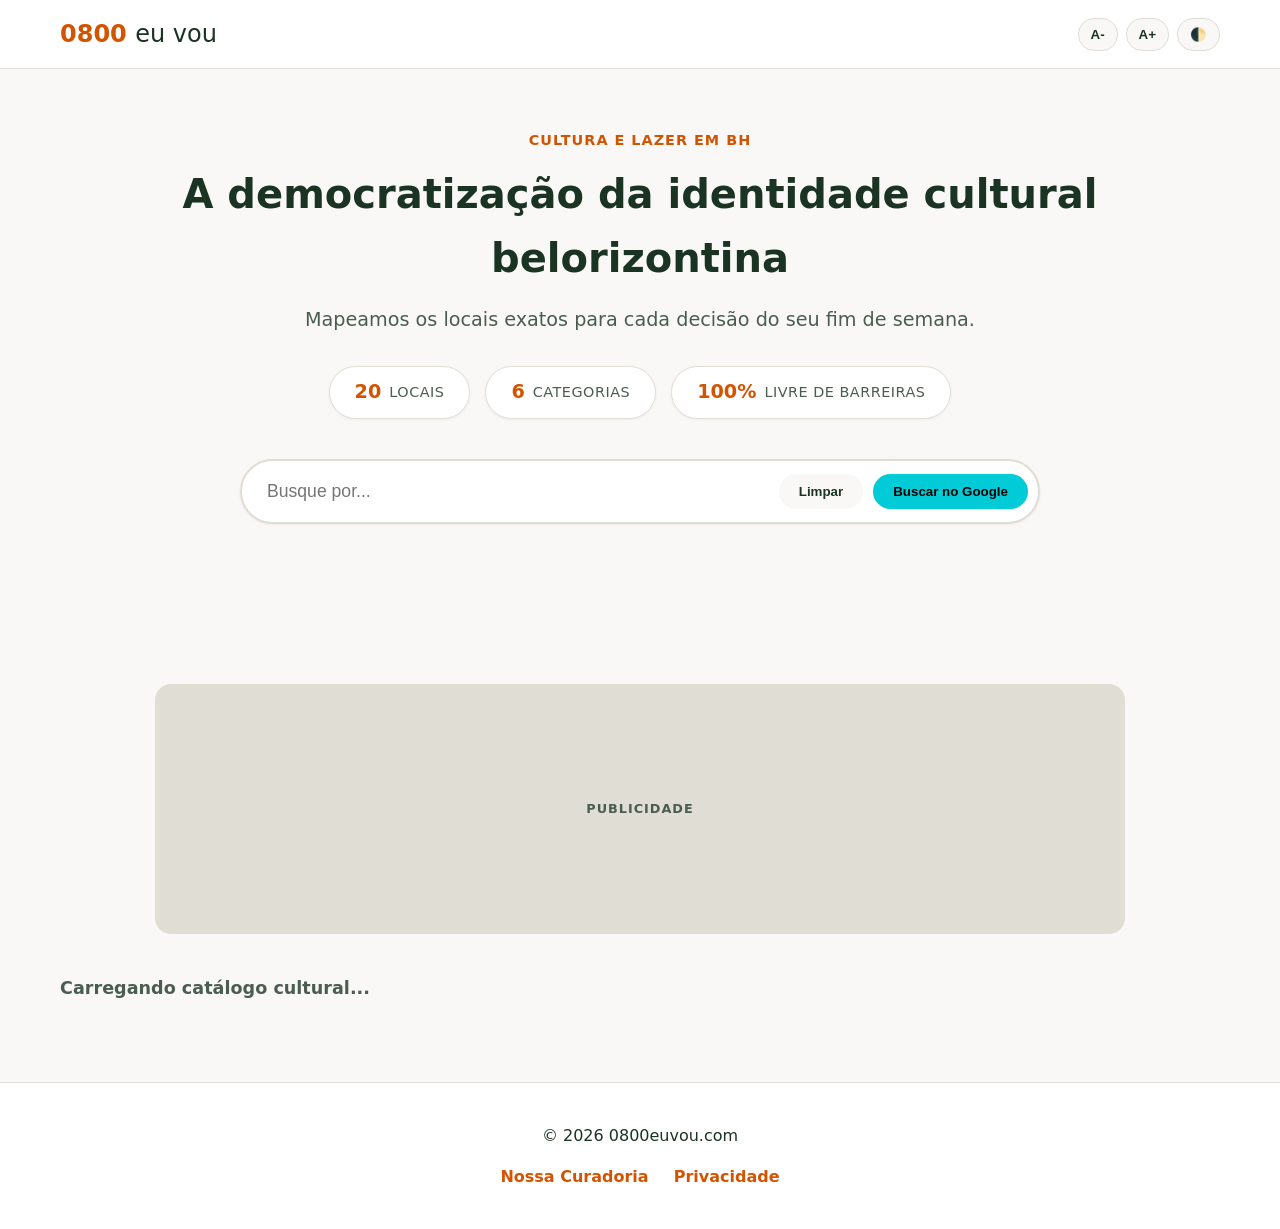
==== index.html @ 94f184b6 "v1.1" ====
<!DOCTYPE html>
<html lang="pt-BR" data-theme="light">
<head>
    <meta charset="UTF-8">
    <meta name="viewport" content="width=device-width, initial-scale=1.0">
    <title>0800 eu vou | A Cultura de BH pertence a você</title>
    <meta name="description" content="A democratização da identidade cultural belorizontina. Descubra museus, cinemas e eventos gratuitos em BH.">
    <meta name="robots" content="index,follow,max-image-preview:large">
    <link class="canonical" href="https://0800euvou.com/">
    <link rel="stylesheet" href="style.css">

    <meta property="og:type" content="website">
    <meta property="og:title" content="0800 eu vou">
    <meta property="og:description" content="A democratização da identidade cultural belorizontina.">
    <meta property="og:url" content="https://0800euvou.com/">

    <link rel="manifest" href="manifest.json">
    <script type="application/ld+json">
    {
      "@context": "https://schema.org",
      "@type": "WebSite",
      "name": "0800 eu vou",
      "url": "https://0800euvou.com/"
    }
    </script>
</head>
<body>
    <a class="skip-link" href="#lista-ferramentas">Ir para as opções culturais</a>

    <header class="cabecalho-site">
        <div class="container nav-bar">
            <a class="logotipo" href="./index.html">0800 <span>eu vou</span></a>
            <div class="controles-a11y">
                <button type="button" id="btn-fonte-menos" class="btn-a11y" aria-label="Diminuir fonte">A-</button>
                <button type="button" id="btn-fonte-mais" class="btn-a11y" aria-label="Aumentar fonte">A+</button>
                <button type="button" id="btn-tema" class="btn-a11y" aria-label="Alternar tema claro/escuro">🌓</button>
            </div>
        </div>
    </header>

    <main class="container" id="conteudo-principal">
        <section class="hero">
            <p class="hero-kicker">Cultura e Lazer em BH</p>
            <h1 class="hero-title">A democratização da identidade cultural belorizontina</h1>
            <p class="hero-subtitle">Mapeamos os locais exatos para cada decisão do seu fim de semana.</p>

            <div class="hero-metricas">
                <span class="metrica-card metrica-ferramentas"><strong id="total-ferramentas">20</strong><small>locais</small></span>
                <span class="metrica-card metrica-jornadas"><strong id="total-categorias">6</strong><small>categorias</small></span>
                <span class="metrica-card metrica-cadastro"><strong>100%</strong><small>livre de barreiras</small></span>
            </div>

            <div class="busca-container" role="search">
                <label class="sr-only" for="campo-busca">Pesquisar por parque, museu ou cinema</label>
                <div class="busca-form">
                    <input id="campo-busca" type="search" placeholder="Busque por..." autocomplete="off">
                    <div class="busca-acoes">
                        <button type="button" id="btn-limpar-busca" class="btn-busca secundario">Limpar</button>
                        <button type="button" id="btn-google-busca" class="btn-busca google">Buscar no Google</button>
                    </div>
                </div>
                <p id="google-search-status" class="google-search-status" aria-live="polite"></p>
            </div>

            <nav id="bento-menu" class="bento-grid-container" aria-label="Filtros de categorias"></nav>
        </section>

        <section id="google-search-panel" class="google-search-panel hidden" aria-hidden="true">
            <div class="google-search-header">
                <div>
                    <h2>Resultados da busca via Google</h2>
                </div>
                <button type="button" id="btn-fechar-google" class="btn-busca secundario">Fechar</button>
            </div>
            <div id="google-resultados"></div>
        </section>

        <div class="espaco-respiro"></div>
        <div class="area-adsense ads-vip" id="ad-top">
            <p class="ads-label">Publicidade</p>
        </div>
        <div class="espaco-respiro"></div>

        <section class="painel-curadoria">
            <p id="status-resultados" class="status-resultados" aria-live="polite">Carregando catálogo cultural...</p>
            <div id="lista-ferramentas" class="grid-ferramentas"></div>
        </section>
    </main>

    <div id="modal-overlay" class="modal-overlay hidden" onclick="fecharAoClicarFora(event)" aria-hidden="true">
        <div class="modal-conteudo" role="dialog" aria-labelledby="modal-titulo" aria-modal="true">
            <button type="button" id="fechar-modal" class="btn-fechar-modal" aria-label="Fechar detalhes">X</button>
            <div id="modal-corpo"></div>
        </div>
    </div>

    <footer class="rodape-site">
        <div class="container container-footer">
            <p>&copy; 2026 0800euvou.com</p>
            <nav aria-label="Navegação do rodapé">
                <a href="sobre.html">Nossa Curadoria</a>
                <a href="privacidade.html">Privacidade</a>
            </nav>
        </div>
    </footer>

    <script src="script.js"></script>
</body>
</html>
---- style.css ----
/* =========================================================
   VARIÁVEIS GLOBAIS E MODO CLARO (CHASSI)
   ========================================================= */
:root {
    --bg-base: #F9F8F6; /* Off-White do 0800 eu vou */
    --text-main: #1A3322; /* Verde Floresta Escuro */
    --text-muted: #4A5D50;
    --card-bg: #FFFFFF;
    
    /* Paleta "Mercado Central & Estação" injetada nas tokens */
    --accent-primary: #D35400; /* Terracota/Tijolo */
    --accent-secondary: #00CBD6; /* Turquesa Piscina */
    --accent-focus: #009CA6;
    --accent-soft: rgba(211, 84, 0, 0.1);
    
    --border-light: #E0DDD5;

    --shadow-sm: 0 1px 3px rgba(0, 0, 0, 0.05);
    --shadow-md: 0 4px 12px rgba(0, 0, 0, 0.05);
    --shadow-hover: 0 10px 25px rgba(0, 0, 0, 0.08);

    --radius-card: 16px;
    --radius-pill: 100px;
    
    --fonte-base: system-ui, -apple-system, BlinkMacSystemFont, 'Segoe UI', Roboto, sans-serif;
}

/* =========================================================
   SUPORTE NATIVO AO MODO ESCURO (CHASSI)
   ========================================================= */
[data-theme="dark"] {
    --bg-base: #121212;
    --text-main: #F9F8F6;
    --text-muted: #B0B5B1;
    --card-bg: #1E1E1E;
    
    --accent-primary: #E67E22;
    --accent-secondary: #00E5F2;
    --accent-focus: #00BCC6;
    --accent-soft: rgba(230, 126, 34, 0.15);
    
    --border-light: #333333;
    
    --shadow-sm: 0 1px 3px rgba(0, 0, 0, 0.3);
    --shadow-md: 0 4px 12px rgba(0, 0, 0, 0.4);
    --shadow-hover: 0 10px 25px rgba(0, 0, 0, 0.5);
}

/* =========================================================
   RESET E ACESSÍBILIDADE BÁSICA
   ========================================================= */
* { margin: 0; padding: 0; box-sizing: border-box; }
html { font-size: 16px; transition: font-size 0.3s ease; }
body { font-family: var(--fonte-base); background-color: var(--bg-base); color: var(--text-main); line-height: 1.6; }
.container { max-width: 1200px; margin: 0 auto; padding: 0 20px; }

.skip-link {
    position: absolute; top: -100px; left: 20px; background: var(--accent-secondary); color: #000;
    padding: 10px 15px; z-index: 9999; font-weight: bold; border-radius: var(--radius-card); transition: top 0.2s ease; text-decoration: none;
}
.skip-link:focus { top: 20px; }
.sr-only { position: absolute; width: 1px; height: 1px; padding: 0; margin: -1px; overflow: hidden; clip: rect(0,0,0,0); border: 0; }
.hidden { display: none!important; }

/* =========================================================
   CABEÇALHO
   ========================================================= */
.cabecalho-site { background-color: var(--card-bg); border-bottom: 1px solid var(--border-light); padding: 15px 0; }
.nav-bar { display: flex; justify-content: space-between; align-items: center; }
.logotipo { font-size: 1.5rem; font-weight: 800; color: var(--accent-primary); text-decoration: none; }
.logotipo span { font-weight: 400; color: var(--text-main); }
.controles-a11y { display: flex; gap: 8px; }
.btn-a11y { background: var(--bg-base); border: 1px solid var(--border-light); color: var(--text-main); padding: 8px 12px; border-radius: var(--radius-card); cursor: pointer; font-weight: 600; }
.btn-a11y:hover { background: var(--border-light); }

/* =========================================================
   HERO E MÉTRICAS
   ========================================================= */
.hero { text-align: center; padding: 60px 0 40px; }
.hero-kicker { color: var(--accent-primary); font-weight: 700; text-transform: uppercase; letter-spacing: 1px; font-size: 0.9rem; margin-bottom: 10px; }
.hero-title { font-size: 2.5rem; font-weight: 800; margin-bottom: 15px; color: var(--text-main); }
.hero-subtitle { font-size: 1.2rem; color: var(--text-muted); margin-bottom: 30px; }

.hero-metricas { display: flex; justify-content: center; gap: 15px; margin-bottom: 40px; flex-wrap: wrap; }
.metrica-card { background: var(--card-bg); border: 1px solid var(--border-light); border-radius: var(--radius-pill); padding: 10px 25px; display: flex; align-items: center; gap: 8px; box-shadow: var(--shadow-sm); }
.metrica-card strong { font-size: 1.2rem; color: var(--accent-primary); }
.metrica-card small { color: var(--text-muted); font-size: 0.9rem; font-weight: 500; text-transform: uppercase; letter-spacing: 0.5px; }

/* =========================================================
   CONTÊINER DE BUSCA E GOOGLE PANEL
   ========================================================= */
.busca-container { max-width: 800px; margin: 0 auto 40px; }
.busca-form { display: flex; background: var(--card-bg); border: 2px solid var(--border-light); border-radius: var(--radius-pill); padding: 5px; box-shadow: var(--shadow-sm); transition: border-color 0.2s; }
.busca-form:focus-within { border-color: var(--accent-primary); }
#campo-busca { flex: 1; border: none; background: transparent; padding: 15px 20px; font-size: 1.1rem; color: var(--text-main); outline: none; }
.busca-acoes { display: flex; gap: 10px; padding-right: 5px; align-items: center; }

.btn-busca { padding: 10px 20px; border-radius: var(--radius-pill); font-weight: 600; cursor: pointer; border: none; transition: 0.2s; }
.btn-busca.secundario { background: var(--bg-base); color: var(--text-main); }
.btn-busca.secundario:hover { background: var(--border-light); }
.btn-busca.google { background: var(--accent-secondary); color: #000; }
.btn-busca.google:hover { background: var(--accent-focus); }
.google-search-status { margin-top: 10px; font-size: 0.9rem; color: var(--text-muted); }

.google-search-panel { background: var(--card-bg); border: 1px solid var(--border-light); border-radius: var(--radius-card); padding: 20px; margin-bottom: 40px; box-shadow: var(--shadow-md); text-align: left; }
.google-search-header { display: flex; justify-content: space-between; align-items: center; border-bottom: 1px solid var(--border-light); padding-bottom: 15px; margin-bottom: 15px; }

/* =========================================================
   BENTO MENU E FERRAMENTAS
   ========================================================= */
.bento-grid-container { display: flex; flex-wrap: wrap; justify-content: center; gap: 10px; margin-bottom: 40px; }
.btn-filtro { background: var(--card-bg); color: var(--text-main); border: 1px solid var(--border-light); padding: 10px 20px; border-radius: var(--radius-pill); cursor: pointer; font-weight: 600; transition: all 0.2s; }
.btn-filtro.ativo,.btn-filtro:hover { background: var(--accent-primary); color: #FFF; border-color: var(--accent-primary); }

.painel-curadoria { margin-bottom: 60px; }
.status-resultados { font-weight: 600; color: var(--text-muted); margin-bottom: 20px; font-size: 1.1rem; }
.grid-ferramentas { display: grid; grid-template-columns: repeat(auto-fill, minmax(320px, 1fr)); gap: 24px; }

.card-ferramenta { background: var(--card-bg); border: 1px solid var(--border-light); border-radius: var(--radius-card); padding: 25px; box-shadow: var(--shadow-sm); transition: transform 0.2s, box-shadow 0.2s; display: flex; flex-direction: column; justify-content: space-between; }
.card-ferramenta:hover { transform: translateY(-3px); box-shadow: var(--shadow-hover); }
.card-cabecalho { display: flex; align-items: center; gap: 10px; margin-bottom: 15px; }
.card-emoji { font-size: 2rem; }
.card-categoria { background: var(--bg-base); color: var(--text-muted); padding: 4px 10px; border-radius: var(--radius-pill); font-size: 0.8rem; font-weight: 600; border: 1px solid var(--border-light); }
.card-titulo { font-size: 1.3rem; color: var(--text-main); margin-bottom: 10px; }
.card-descricao { color: var(--text-muted); font-size: 0.95rem; margin-bottom: 15px; line-height: 1.5; }
.card-dor { background: var(--accent-soft); border-left: 4px solid var(--accent-primary); padding: 12px; font-size: 0.9rem; color: var(--text-main); margin-bottom: 20px; border-radius: 0 var(--radius-card) var(--radius-card) 0; }

.card-acoes { display: flex; gap: 10px; }
.btn-acao { flex: 1; padding: 10px; text-align: center; border-radius: var(--radius-card); font-weight: 600; cursor: pointer; border: none; font-size: 0.95rem; }
.btn-detalhes { background: var(--bg-base); color: var(--accent-primary); border: 1px solid var(--border-light); }
.btn-detalhes:hover { border-color: var(--accent-primary); }
.btn-compartilhar { background: transparent; color: var(--text-muted); text-decoration: underline; }

/* =========================================================
   MONETIZAÇÃO VIP
   ========================================================= */
.espaco-respiro { height: 40px; }
.area-adsense { width: 100%; max-width: 970px; margin: 0 auto; background: var(--border-light); display: flex; justify-content: center; align-items: center; border-radius: var(--radius-card); aspect-ratio: 970 / 250; min-height: 250px; }
.ads-label { color: var(--text-muted); font-size: 0.8rem; letter-spacing: 1px; text-transform: uppercase; font-weight: bold; }

@media (max-width: 768px) {
   .area-adsense { aspect-ratio: 300 / 250; }
}

/* =========================================================
   MODAL OVERLAY (HISTORY API)
   ========================================================= */
.modal-overlay { position: fixed; top: 0; left: 0; right: 0; bottom: 0; background: rgba(0,0,0,0.8); z-index: 1000; display: flex; align-items: center; justify-content: center; padding: 20px; backdrop-filter: blur(5px); }
.modal-conteudo { background: var(--card-bg); width: 100%; max-width: 600px; border-radius: var(--radius-card); padding: 30px; position: relative; max-height: 90vh; overflow-y: auto; box-shadow: var(--shadow-hover); }
.btn-fechar-modal { position: absolute; top: 15px; right: 15px; background: var(--bg-base); border: 1px solid var(--border-light); width: 35px; height: 35px; border-radius: 50%; font-weight: bold; color: var(--text-main); cursor: pointer; }

.rodape-site { background: var(--card-bg); border-top: 1px solid var(--border-light); padding: 40px 0; margin-top: 60px; text-align: center; }
.container-footer { display: flex; flex-direction: column; gap: 15px; align-items: center; }
.container-footer nav a { color: var(--accent-primary); text-decoration: none; font-weight: 600; margin: 0 10px; }

/* =========================================================
   PÁGINAS INSTITUCIONAIS
   ========================================================= */
.pagina-institucional { background: var(--card-bg); padding: 40px; border-radius: var(--radius-card); margin-top: 40px; box-shadow: var(--shadow-sm); }
.pagina-institucional h1,.pagina-institucional h2,.pagina-institucional h3 { color: var(--accent-primary); margin-bottom: 20px; margin-top: 20px; }
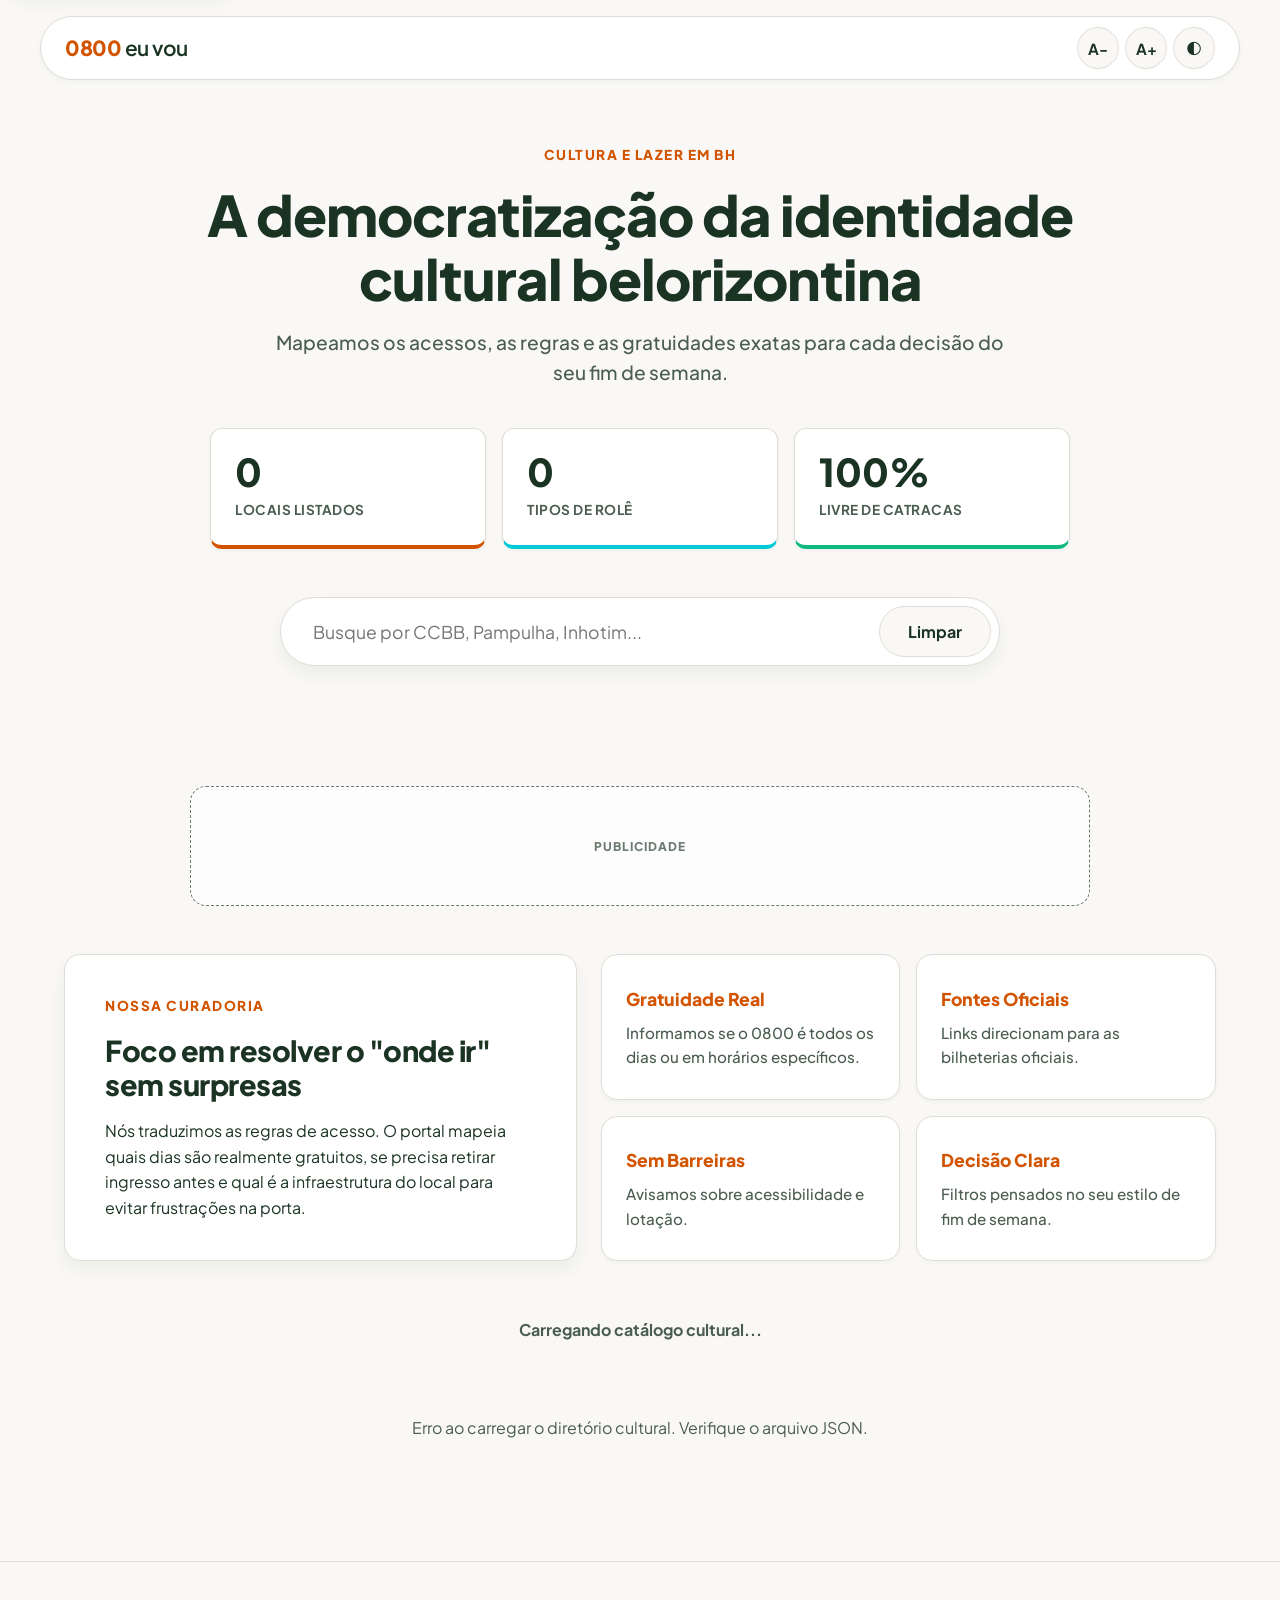
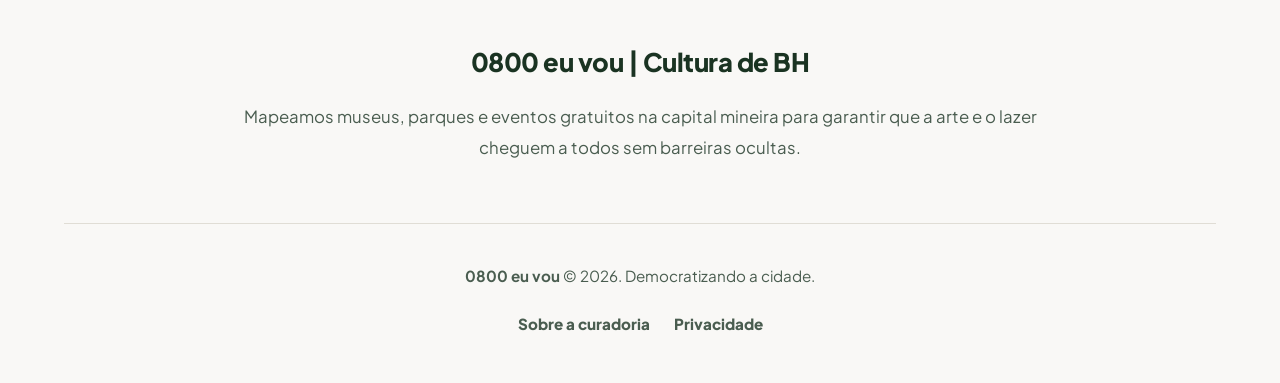
==== commit 7f3b83ac: "v1.2" ====
--- a/index.html
+++ b/index.html
@@ -4,36 +4,28 @@
     <meta charset="UTF-8">
     <meta name="viewport" content="width=device-width, initial-scale=1.0">
     <title>0800 eu vou | A Cultura de BH pertence a você</title>
-    <meta name="description" content="A democratização da identidade cultural belorizontina. Descubra museus, cinemas e eventos gratuitos em BH.">
+    <meta name="description" content="A democratização da identidade cultural belorizontina. Descubra museus, cinemas e eventos gratuitos em BH sem barreiras ocultas.">
     <meta name="robots" content="index,follow,max-image-preview:large">
-    <link class="canonical" href="https://0800euvou.com/">
+    <link rel="canonical" href="https://0800euvou.com/">
     <link rel="stylesheet" href="style.css">
 
     <meta property="og:type" content="website">
-    <meta property="og:title" content="0800 eu vou">
-    <meta property="og:description" content="A democratização da identidade cultural belorizontina.">
+    <meta property="og:title" content="0800 eu vou | Cultura Gratuita em BH">
+    <meta property="og:description" content="Mapeamos os locais exatos para cada decisão do seu fim de semana cultural.">
     <meta property="og:url" content="https://0800euvou.com/">
-
-    <link rel="manifest" href="manifest.json">
-    <script type="application/ld+json">
-    {
-      "@context": "https://schema.org",
-      "@type": "WebSite",
-      "name": "0800 eu vou",
-      "url": "https://0800euvou.com/"
-    }
-    </script>
+    <meta property="og:locale" content="pt_BR">
 </head>
 <body>
-    <a class="skip-link" href="#lista-ferramentas">Ir para as opções culturais</a>
+    <a class="skip-link" href="#lista-ferramentas">Ir para os locais culturais</a>
 
     <header class="cabecalho-site">
         <div class="container nav-bar">
             <a class="logotipo" href="./index.html">0800 <span>eu vou</span></a>
-            <div class="controles-a11y">
-                <button type="button" id="btn-fonte-menos" class="btn-a11y" aria-label="Diminuir fonte">A-</button>
-                <button type="button" id="btn-fonte-mais" class="btn-a11y" aria-label="Aumentar fonte">A+</button>
-                <button type="button" id="btn-tema" class="btn-a11y" aria-label="Alternar tema claro/escuro">🌓</button>
+            
+            <div class="controles-a11y" aria-label="Controles de Acessibilidade">
+                <button type="button" id="btn-fonte-menos" class="btn-a11y" aria-label="Diminuir tamanho da fonte">A-</button>
+                <button type="button" id="btn-fonte-mais" class="btn-a11y" aria-label="Aumentar tamanho da fonte">A+</button>
+                <button type="button" id="btn-tema" class="btn-a11y" aria-label="Alternar tema claro e escuro">🌓</button>
             </div>
         </div>
     </header>
@@ -42,65 +34,110 @@
         <section class="hero">
             <p class="hero-kicker">Cultura e Lazer em BH</p>
             <h1 class="hero-title">A democratização da identidade cultural belorizontina</h1>
-            <p class="hero-subtitle">Mapeamos os locais exatos para cada decisão do seu fim de semana.</p>
-
-            <div class="hero-metricas">
-                <span class="metrica-card metrica-ferramentas"><strong id="total-ferramentas">20</strong><small>locais</small></span>
-                <span class="metrica-card metrica-jornadas"><strong id="total-categorias">6</strong><small>categorias</small></span>
-                <span class="metrica-card metrica-cadastro"><strong>100%</strong><small>livre de barreiras</small></span>
+            <p class="hero-subtitle">Mapeamos os acessos, as regras e as gratuidades exatas para cada decisão do seu fim de semana.</p>
+            
+            <div class="hero-metricas" aria-label="Resumo da curadoria">
+                <span class="metrica-card metrica-ferramentas"><strong id="total-ferramentas">0</strong><small>locais listados</small></span>
+                <span class="metrica-card metrica-jornadas"><strong id="total-categorias">0</strong><small>tipos de rolê</small></span>
+                <span class="metrica-card metrica-cadastro"><strong>100%</strong><small>livre de catracas</small></span>
             </div>
-
+            
             <div class="busca-container" role="search">
-                <label class="sr-only" for="campo-busca">Pesquisar por parque, museu ou cinema</label>
+                <label class="sr-only" for="campo-busca">Pesquisar por parque, museu ou exposição</label>
                 <div class="busca-form">
-                    <input id="campo-busca" type="search" placeholder="Busque por..." autocomplete="off">
+                    <input id="campo-busca" type="search" placeholder="Busque por CCBB, Pampulha, Inhotim..." autocomplete="off">
                     <div class="busca-acoes">
                         <button type="button" id="btn-limpar-busca" class="btn-busca secundario">Limpar</button>
-                        <button type="button" id="btn-google-busca" class="btn-busca google">Buscar no Google</button>
                     </div>
                 </div>
-                <p id="google-search-status" class="google-search-status" aria-live="polite"></p>
             </div>
-
-            <nav id="bento-menu" class="bento-grid-container" aria-label="Filtros de categorias"></nav>
-        </section>
-
-        <section id="google-search-panel" class="google-search-panel hidden" aria-hidden="true">
-            <div class="google-search-header">
-                <div>
-                    <h2>Resultados da busca via Google</h2>
-                </div>
-                <button type="button" id="btn-fechar-google" class="btn-busca secundario">Fechar</button>
-            </div>
-            <div id="google-resultados"></div>
+            
+            <nav id="bento-menu" class="bento-grid-container" aria-label="Filtros por categoria"></nav>
         </section>
 
         <div class="espaco-respiro"></div>
-        <div class="area-adsense ads-vip" id="ad-top">
+        <div class="area-adsense ads-vip">
             <p class="ads-label">Publicidade</p>
         </div>
         <div class="espaco-respiro"></div>
 
-        <section class="painel-curadoria">
-            <p id="status-resultados" class="status-resultados" aria-live="polite">Carregando catálogo cultural...</p>
-            <div id="lista-ferramentas" class="grid-ferramentas"></div>
+        <section class="painel-curadoria" aria-labelledby="titulo-curadoria">
+            <div>
+                <p class="section-kicker">Nossa Curadoria</p>
+                <h2 id="titulo-curadoria">Foco em resolver o "onde ir" sem surpresas</h2>
+                <p>Nós traduzimos as regras de acesso. O portal mapeia quais dias são realmente gratuitos, se precisa retirar ingresso antes e qual é a infraestrutura do local para evitar frustrações na porta.</p>
+            </div>
+            <ul class="criterios-lista" aria-label="Critérios de seleção">
+                <li class="criterio-card criterio-utilidade"><strong>Gratuidade Real</strong><span>Informamos se o 0800 é todos os dias ou em horários específicos.</span></li>
+                <li class="criterio-card criterio-acesso"><strong>Fontes Oficiais</strong><span>Links direcionam para as bilheterias oficiais.</span></li>
+                <li class="criterio-card criterio-seguranca"><strong>Sem Barreiras</strong><span>Avisamos sobre acessibilidade e lotação.</span></li>
+                <li class="criterio-card criterio-decisao"><strong>Decisão Clara</strong><span>Filtros pensados no seu estilo de fim de semana.</span></li>
+            </ul>
         </section>
+
+        <p id="status-resultados" class="status-resultados" aria-live="polite">Carregando catálogo cultural...</p>
+        <div id="lista-ferramentas"></div>
     </main>
 
     <div id="modal-overlay" class="modal-overlay hidden" onclick="fecharAoClicarFora(event)" aria-hidden="true">
-        <div class="modal-conteudo" role="dialog" aria-labelledby="modal-titulo" aria-modal="true">
-            <button type="button" id="fechar-modal" class="btn-fechar-modal" aria-label="Fechar detalhes">X</button>
-            <div id="modal-corpo"></div>
+        <div id="modal-ferramenta" class="modal-content" role="dialog" aria-modal="true" aria-labelledby="artigo-titulo">
+            <button type="button" class="btn-fechar" onclick="fecharTodosModais()" aria-label="Fechar janela">✕</button>
+            
+            <div class="modal-header-compacto">
+                <span id="artigo-emoji" class="emoji-medio" aria-hidden="true"></span>
+                <div>
+                    <h2 id="artigo-titulo"></h2>
+                    <span id="artigo-categoria" class="tag-categoria"></span>
+                </div>
+            </div>
+
+            <div class="dor-box">
+                <strong>💡 O Pulo do Gato:</strong>
+                <p id="artigo-dor"></p>
+            </div>
+
+            <div class="artigo-corpo">
+                <p id="artigo-descricao"></p>
+                <dl class="detalhes-editoriais">
+                    <div>
+                        <dt>Ideal Para</dt>
+                        <dd id="artigo-melhor-para"></dd>
+                    </div>
+                    <div>
+                        <dt>Ponto de Atenção</dt>
+                        <dd id="artigo-cuidado"></dd>
+                    </div>
+                </dl>
+            </div>
+
+            <div class="acoes-ferramenta">
+                <a id="artigo-link" href="#" target="_blank" rel="noopener noreferrer" class="btn-primario">Acessar Ingresso / Site Oficial</a>
+                <div class="share-buttons">
+                    <p class="share-title">Chamar a galera pro rolê:</p>
+                    <div class="share-icons" id="botoes-compartilhamento"></div>
+                </div>
+            </div>
+            
+            <div class="area-adsense ads-modal">
+                <p class="ads-label">Publicidade</p>
+            </div>
         </div>
     </div>
 
     <footer class="rodape-site">
-        <div class="container container-footer">
-            <p>&copy; 2026 0800euvou.com</p>
-            <nav aria-label="Navegação do rodapé">
-                <a href="sobre.html">Nossa Curadoria</a>
-                <a href="privacidade.html">Privacidade</a>
-            </nav>
+        <div class="container">
+            <article class="sobre-portal-rodape">
+                <h2>0800 eu vou | Cultura de BH</h2>
+                <p>Mapeamos museus, parques e eventos gratuitos na capital mineira para garantir que a arte e o lazer cheguem a todos sem barreiras ocultas.</p>
+            </article>
+
+            <div class="rodape-main">
+                <p><strong>0800 eu vou</strong> &copy; 2026. Democratizando a cidade.</p>
+                <nav class="links-rodape" aria-label="Links institucionais">
+                    <a href="sobre.html">Sobre a curadoria</a>
+                    <a href="privacidade.html">Privacidade</a>
+                </nav>
+            </div>
         </div>
     </footer>
 
--- a/style.css
+++ b/style.css
@@ -1,160 +1,192 @@
-/* =========================================================
-   VARIÁVEIS GLOBAIS E MODO CLARO (CHASSI)
-   ========================================================= */
+/* =========================================
+   UX 2026: DESIGN SYSTEM (0800 EU VOU)
+   PALETA: Parque e Mercado
+   ========================================= */
+
+@import url('https://fonts.googleapis.com/css2?family=Plus+Jakarta+Sans:wght@400;500;600;700;800&display=swap');
+
 :root {
-    --bg-base: #F9F8F6; /* Off-White do 0800 eu vou */
-    --text-main: #1A3322; /* Verde Floresta Escuro */
-    --text-muted: #4A5D50;
-    --card-bg: #FFFFFF;
-    
-    /* Paleta "Mercado Central & Estação" injetada nas tokens */
-    --accent-primary: #D35400; /* Terracota/Tijolo */
-    --accent-secondary: #00CBD6; /* Turquesa Piscina */
-    --accent-focus: #009CA6;
-    --accent-soft: rgba(211, 84, 0, 0.1);
-    
-    --border-light: #E0DDD5;
-
-    --shadow-sm: 0 1px 3px rgba(0, 0, 0, 0.05);
-    --shadow-md: 0 4px 12px rgba(0, 0, 0, 0.05);
-    --shadow-hover: 0 10px 25px rgba(0, 0, 0, 0.08);
-
-    --radius-card: 16px;
-    --radius-pill: 100px;
-    
-    --fonte-base: system-ui, -apple-system, BlinkMacSystemFont, 'Segoe UI', Roboto, sans-serif;
+  --bg-base: #F9F8F6; /* Off-white areia */
+  --card-bg: #FFFFFF;
+  --text-main: #1A3322; /* Verde Floresta Profundo */
+  --text-muted: #4A5D50; 
+  
+  --accent-primary: #D35400; /* Terracota (Mercado Central) */
+  --accent-secondary: #00CBD6; /* Turquesa (Pampulha) */
+  --accent-focus: #009CA6; 
+  --accent-soft: rgba(211, 84, 0, 0.08); /* Fundo de destaque pastel */
+  --border-light: #E0DDD5;
+  
+  --whatsapp: #25D366; --linkedin: #0077b5; --twitter-x: #0f1419; 
+  
+  --shadow-sm: 0 2px 4px rgba(26, 51, 34, 0.04);
+  --shadow-md: 0 8px 16px rgba(26, 51, 34, 0.06);
+  --shadow-hover: 0 12px 28px rgba(26, 51, 34, 0.1);
+  --radius-card: 16px;
+  --radius-pill: 100px;
 }
 
-/* =========================================================
-   SUPORTE NATIVO AO MODO ESCURO (CHASSI)
-   ========================================================= */
 [data-theme="dark"] {
-    --bg-base: #121212;
-    --text-main: #F9F8F6;
-    --text-muted: #B0B5B1;
-    --card-bg: #1E1E1E;
-    
-    --accent-primary: #E67E22;
-    --accent-secondary: #00E5F2;
-    --accent-focus: #00BCC6;
-    --accent-soft: rgba(230, 126, 34, 0.15);
-    
-    --border-light: #333333;
-    
-    --shadow-sm: 0 1px 3px rgba(0, 0, 0, 0.3);
-    --shadow-md: 0 4px 12px rgba(0, 0, 0, 0.4);
-    --shadow-hover: 0 10px 25px rgba(0, 0, 0, 0.5);
+  --bg-base: #121212; 
+  --card-bg: #1E1E1E; 
+  --text-main: #F9F8F6; 
+  --text-muted: #B0B5B1;
+  --border-light: #333333; 
+  --accent-primary: #E67E22; 
+  --accent-secondary: #00E5F2; 
+  --accent-soft: rgba(230, 126, 34, 0.15);
+  --twitter-x: #FFFFFF; 
 }
 
-/* =========================================================
-   RESET E ACESSÍBILIDADE BÁSICA
-   ========================================================= */
-* { margin: 0; padding: 0; box-sizing: border-box; }
-html { font-size: 16px; transition: font-size 0.3s ease; }
-body { font-family: var(--fonte-base); background-color: var(--bg-base); color: var(--text-main); line-height: 1.6; }
-.container { max-width: 1200px; margin: 0 auto; padding: 0 20px; }
+* { 
+  box-sizing: border-box; 
+  margin: 0; 
+  padding: 0; 
+  font-family: 'Plus Jakarta Sans', system-ui, -apple-system, sans-serif; 
+  -webkit-font-smoothing: antialiased; 
+}
 
-.skip-link {
-    position: absolute; top: -100px; left: 20px; background: var(--accent-secondary); color: #000;
-    padding: 10px 15px; z-index: 9999; font-weight: bold; border-radius: var(--radius-card); transition: top 0.2s ease; text-decoration: none;
-}
-.skip-link:focus { top: 20px; }
-.sr-only { position: absolute; width: 1px; height: 1px; padding: 0; margin: -1px; overflow: hidden; clip: rect(0,0,0,0); border: 0; }
-.hidden { display: none!important; }
+body { background-color: var(--bg-base); color: var(--text-main); line-height: 1.6; transition: background-color 0.3s, color 0.3s; }
+.container { max-width: 1200px; margin: 0 auto; padding: 0 24px; }
+.hidden { display: none !important; opacity: 0; pointer-events: none; }
+*:focus-visible { outline: 3px solid var(--accent-focus); outline-offset: 4px; border-radius: 8px; }
 
-/* =========================================================
-   CABEÇALHO
-   ========================================================= */
-.cabecalho-site { background-color: var(--card-bg); border-bottom: 1px solid var(--border-light); padding: 15px 0; }
-.nav-bar { display: flex; justify-content: space-between; align-items: center; }
-.logotipo { font-size: 1.5rem; font-weight: 800; color: var(--accent-primary); text-decoration: none; }
-.logotipo span { font-weight: 400; color: var(--text-main); }
-.controles-a11y { display: flex; gap: 8px; }
-.btn-a11y { background: var(--bg-base); border: 1px solid var(--border-light); color: var(--text-main); padding: 8px 12px; border-radius: var(--radius-card); cursor: pointer; font-weight: 600; }
-.btn-a11y:hover { background: var(--border-light); }
+/* --- ACESSIBILIDADE WCAG --- */
+.sr-only { position: absolute; width: 1px; height: 1px; padding: 0; margin: -1px; overflow: hidden; clip: rect(0, 0, 0, 0); }
+.skip-link { position: fixed; top: 12px; left: 12px; z-index: 2000; transform: translateY(-140%); background: var(--text-main); color: var(--bg-base); padding: 12px 16px; border-radius: 8px; text-decoration: none; font-weight: 700; box-shadow: var(--shadow-md); }
+.skip-link:focus { transform: translateY(0); }
 
-/* =========================================================
-   HERO E MÉTRICAS
-   ========================================================= */
-.hero { text-align: center; padding: 60px 0 40px; }
-.hero-kicker { color: var(--accent-primary); font-weight: 700; text-transform: uppercase; letter-spacing: 1px; font-size: 0.9rem; margin-bottom: 10px; }
-.hero-title { font-size: 2.5rem; font-weight: 800; margin-bottom: 15px; color: var(--text-main); }
-.hero-subtitle { font-size: 1.2rem; color: var(--text-muted); margin-bottom: 30px; }
+/* --- CABEÇALHO --- */
+.cabecalho-site { position: sticky; top: 16px; z-index: 100; margin: 0 24px; }
+.nav-bar { background: var(--card-bg); border: 1px solid var(--border-light); border-radius: var(--radius-pill); padding: 10px 24px; box-shadow: var(--shadow-sm); display: flex; justify-content: space-between; align-items: center; transition: 0.3s;}
+.logotipo { font-size: 1.3rem; font-weight: 800; color: var(--accent-primary); text-decoration: none; letter-spacing: -0.5px;}
+.logotipo span { color: var(--text-main); font-weight: 600; }
+.controles-a11y { display: flex; gap: 6px; }
+.btn-a11y { background: var(--bg-base); border: 1px solid var(--border-light); color: var(--text-main); font-weight: 700; border-radius: 50%; width: 42px; height: 42px; cursor: pointer; transition: 0.2s; display: flex; align-items: center; justify-content: center; font-size: 0.95rem; }
+.btn-a11y:hover { background: var(--accent-primary); color: #FFF; border-color: var(--accent-primary); }
 
-.hero-metricas { display: flex; justify-content: center; gap: 15px; margin-bottom: 40px; flex-wrap: wrap; }
-.metrica-card { background: var(--card-bg); border: 1px solid var(--border-light); border-radius: var(--radius-pill); padding: 10px 25px; display: flex; align-items: center; gap: 8px; box-shadow: var(--shadow-sm); }
-.metrica-card strong { font-size: 1.2rem; color: var(--accent-primary); }
-.metrica-card small { color: var(--text-muted); font-size: 0.9rem; font-weight: 500; text-transform: uppercase; letter-spacing: 0.5px; }
+/* --- HERO SECTION --- */
+.hero { text-align: center; padding: 80px 0 40px; }
+.hero-kicker, .section-kicker { color: var(--accent-primary); font-size: 0.85rem; font-weight: 800; text-transform: uppercase; margin-bottom: 16px; letter-spacing: 1.5px; }
+.hero-title { font-size: 3.5rem; font-weight: 800; margin: 0 auto 16px; color: var(--text-main); line-height: 1.15; max-width: 900px; letter-spacing: -1px; }
+.hero-subtitle { font-size: 1.2rem; color: var(--text-muted); margin: 0 auto 40px; max-width: 750px; font-weight: 500; }
 
-/* =========================================================
-   CONTÊINER DE BUSCA E GOOGLE PANEL
-   ========================================================= */
-.busca-container { max-width: 800px; margin: 0 auto 40px; }
-.busca-form { display: flex; background: var(--card-bg); border: 2px solid var(--border-light); border-radius: var(--radius-pill); padding: 5px; box-shadow: var(--shadow-sm); transition: border-color 0.2s; }
-.busca-form:focus-within { border-color: var(--accent-primary); }
-#campo-busca { flex: 1; border: none; background: transparent; padding: 15px 20px; font-size: 1.1rem; color: var(--text-main); outline: none; }
-.busca-acoes { display: flex; gap: 10px; padding-right: 5px; align-items: center; }
+.hero-metricas { display: grid; grid-template-columns: repeat(3, minmax(180px, 1fr)); gap: 16px; margin: 0 auto 48px; max-width: 860px; }
+.metrica-card { background: var(--card-bg); border: 1px solid var(--border-light); border-radius: 12px; padding: 24px; box-shadow: var(--shadow-sm); text-align: left; display: flex; flex-direction: column; justify-content: center; border-bottom: 4px solid var(--border-light); transition: border-color 0.3s;}
+.metrica-ferramentas { border-bottom-color: var(--accent-primary); }
+.metrica-jornadas { border-bottom-color: var(--accent-secondary); }
+.metrica-cadastro { border-bottom-color: #10B981; }
+.metrica-card strong { color: var(--text-main); font-size: 2.4rem; line-height: 1; margin-bottom: 8px; font-weight: 800; }
+.metrica-card small { color: var(--text-muted); font-size: 0.85rem; font-weight: 700; text-transform: uppercase; letter-spacing: 0.5px; }
 
-.btn-busca { padding: 10px 20px; border-radius: var(--radius-pill); font-weight: 600; cursor: pointer; border: none; transition: 0.2s; }
-.btn-busca.secundario { background: var(--bg-base); color: var(--text-main); }
+/* --- BUSCA E BENTO --- */
+.busca-form { display: flex; max-width: 720px; margin: 0 auto 32px; background: var(--card-bg); border-radius: var(--radius-pill); padding: 8px; box-shadow: var(--shadow-md); border: 1px solid var(--border-light); transition: 0.3s; }
+.busca-form:focus-within { box-shadow: var(--shadow-hover); border-color: var(--accent-primary); }
+.busca-form input { flex-grow: 1; border: none; font-size: 1.1rem; outline: none; background: transparent; color: var(--text-main); padding: 0 24px; font-family: inherit;}
+.busca-acoes { display: flex; gap: 8px; }
+.btn-busca.secundario { background: var(--bg-base); color: var(--text-main); border: 1px solid var(--border-light); border-radius: var(--radius-pill); padding: 14px 28px; font-weight: 700; cursor: pointer; transition: 0.2s; font-size: 1rem; }
 .btn-busca.secundario:hover { background: var(--border-light); }
-.btn-busca.google { background: var(--accent-secondary); color: #000; }
-.btn-busca.google:hover { background: var(--accent-focus); }
-.google-search-status { margin-top: 10px; font-size: 0.9rem; color: var(--text-muted); }
 
-.google-search-panel { background: var(--card-bg); border: 1px solid var(--border-light); border-radius: var(--radius-card); padding: 20px; margin-bottom: 40px; box-shadow: var(--shadow-md); text-align: left; }
-.google-search-header { display: flex; justify-content: space-between; align-items: center; border-bottom: 1px solid var(--border-light); padding-bottom: 15px; margin-bottom: 15px; }
+.bento-grid-container { display: flex; flex-wrap: wrap; justify-content: center; gap: 12px; margin-top: 32px; }
+.bento-card { background: var(--card-bg); color: var(--text-main); border-radius: 12px; padding: 10px 16px; display: flex; align-items: center; gap: 12px; cursor: pointer; box-shadow: var(--shadow-sm); border: 1px solid var(--border-light); transition: 0.2s; }
+.bento-card:hover, .bento-card[aria-pressed="true"] { box-shadow: var(--shadow-md); border-color: var(--accent-primary); transform: translateY(-2px); }
+.bento-card[aria-pressed="true"] { background: var(--accent-soft); }
+.bento-emoji { font-size: 1.2rem; }
+.bento-title { font-weight: 700; font-size: 0.95rem; }
+.bento-count { background: var(--bg-base); color: var(--accent-primary); border-radius: 50%; min-width: 28px; height: 28px; display: flex; align-items: center; justify-content: center; font-size: 0.85rem; font-weight: 800; }
 
-/* =========================================================
-   BENTO MENU E FERRAMENTAS
-   ========================================================= */
-.bento-grid-container { display: flex; flex-wrap: wrap; justify-content: center; gap: 10px; margin-bottom: 40px; }
-.btn-filtro { background: var(--card-bg); color: var(--text-main); border: 1px solid var(--border-light); padding: 10px 20px; border-radius: var(--radius-pill); cursor: pointer; font-weight: 600; transition: all 0.2s; }
-.btn-filtro.ativo,.btn-filtro:hover { background: var(--accent-primary); color: #FFF; border-color: var(--accent-primary); }
+/* --- ADSENSE E COMO ESCOLHEMOS --- */
+.espaco-respiro { height: 48px; width: 100%; }
+.area-adsense { background: var(--card-bg); text-align: center; border-radius: var(--radius-card); display: flex; align-items: center; justify-content: center; border: 1px dashed var(--text-muted); opacity: 0.8; }
+.ads-vip { height: 120px; margin: 0 auto; max-width: 900px;}
+.ads-home { height: 100px; margin: 48px 0; grid-column: 1 / -1; }
+.ads-modal { padding: 20px; margin-top: 24px; min-height: 100px; border-radius: 12px; }
+.ads-label { font-size: 0.75rem; color: var(--text-muted); text-transform: uppercase; font-weight: 800; letter-spacing: 1px; }
 
-.painel-curadoria { margin-bottom: 60px; }
-.status-resultados { font-weight: 600; color: var(--text-muted); margin-bottom: 20px; font-size: 1.1rem; }
-.grid-ferramentas { display: grid; grid-template-columns: repeat(auto-fill, minmax(320px, 1fr)); gap: 24px; }
+.painel-curadoria { display: grid; grid-template-columns: 1fr 1.2fr; gap: 24px; margin-bottom: 56px; }
+.painel-curadoria > div:first-child { background: var(--card-bg); border: 1px solid var(--border-light); border-radius: var(--radius-card); box-shadow: var(--shadow-md); padding: 40px; }
+.painel-curadoria h2 { font-size: 1.8rem; color: var(--text-main); line-height: 1.2; margin-bottom: 16px; font-weight: 800; letter-spacing: -0.5px;}
+.criterios-lista { list-style: none; display: grid; grid-template-columns: repeat(2, 1fr); gap: 16px; }
+.criterio-card { background: var(--card-bg); border: 1px solid var(--border-light); border-radius: var(--radius-card); padding: 24px; box-shadow: var(--shadow-sm); display: flex; flex-direction: column; justify-content: center; }
+.criterio-card strong { display: block; font-size: 1.1rem; color: var(--accent-primary); margin-bottom: 8px; font-weight: 800; }
+.criterio-card span { font-size: 0.95rem; color: var(--text-muted); font-weight: 500; }
 
-.card-ferramenta { background: var(--card-bg); border: 1px solid var(--border-light); border-radius: var(--radius-card); padding: 25px; box-shadow: var(--shadow-sm); transition: transform 0.2s, box-shadow 0.2s; display: flex; flex-direction: column; justify-content: space-between; }
-.card-ferramenta:hover { transform: translateY(-3px); box-shadow: var(--shadow-hover); }
-.card-cabecalho { display: flex; align-items: center; gap: 10px; margin-bottom: 15px; }
-.card-emoji { font-size: 2rem; }
-.card-categoria { background: var(--bg-base); color: var(--text-muted); padding: 4px 10px; border-radius: var(--radius-pill); font-size: 0.8rem; font-weight: 600; border: 1px solid var(--border-light); }
-.card-titulo { font-size: 1.3rem; color: var(--text-main); margin-bottom: 10px; }
-.card-descricao { color: var(--text-muted); font-size: 0.95rem; margin-bottom: 15px; line-height: 1.5; }
-.card-dor { background: var(--accent-soft); border-left: 4px solid var(--accent-primary); padding: 12px; font-size: 0.9rem; color: var(--text-main); margin-bottom: 20px; border-radius: 0 var(--radius-card) var(--radius-card) 0; }
+/* --- CARDS E GRID PRINCIPAL --- */
+.status-resultados { color: var(--text-muted); font-weight: 700; margin-bottom: 32px; text-align: center; }
+.sessao-categoria { margin-bottom: 72px; scroll-margin-top: 120px; }
+.sessao-titulo { font-size: 1.8rem; font-weight: 800; color: var(--text-main); margin-bottom: 24px; display: flex; align-items: center; gap: 16px; border-bottom: 2px solid var(--border-light); padding-bottom: 12px; letter-spacing: -0.5px;}
+.grid-cards { display: grid; grid-template-columns: repeat(auto-fill, minmax(320px, 1fr)); gap: 24px; }
 
-.card-acoes { display: flex; gap: 10px; }
-.btn-acao { flex: 1; padding: 10px; text-align: center; border-radius: var(--radius-card); font-weight: 600; cursor: pointer; border: none; font-size: 0.95rem; }
-.btn-detalhes { background: var(--bg-base); color: var(--accent-primary); border: 1px solid var(--border-light); }
-.btn-detalhes:hover { border-color: var(--accent-primary); }
-.btn-compartilhar { background: transparent; color: var(--text-muted); text-decoration: underline; }
+.card { background: var(--card-bg); border-radius: var(--radius-card); padding: 32px 24px; display: flex; flex-direction: column; justify-content: space-between; box-shadow: var(--shadow-sm); border: 1px solid var(--border-light); transition: transform 0.2s, box-shadow 0.2s; }
+.card:hover { transform: translateY(-4px); box-shadow: var(--shadow-hover); border-color: var(--accent-primary); }
+.card-topo { display: flex; justify-content: space-between; align-items: center; margin-bottom: 20px; }
+.card-emoji { font-size: 2rem; background: var(--bg-base); padding: 12px; border-radius: 12px; }
+.card-tag { color: var(--accent-primary); font-size: 0.75rem; font-weight: 800; text-transform: uppercase; background: var(--accent-soft); padding: 4px 10px; border-radius: 6px; }
+.card h3 { font-size: 1.3rem; font-weight: 800; color: var(--text-main); margin-bottom: 8px; line-height: 1.3; }
+.card-desc { font-size: 1.05rem; font-weight: 700; margin-bottom: 12px; color: var(--text-main); }
+.card-editorial { font-size: 1rem; color: var(--text-muted); flex-grow: 1; margin-bottom: 24px; }
 
-/* =========================================================
-   MONETIZAÇÃO VIP
-   ========================================================= */
-.espaco-respiro { height: 40px; }
-.area-adsense { width: 100%; max-width: 970px; margin: 0 auto; background: var(--border-light); display: flex; justify-content: center; align-items: center; border-radius: var(--radius-card); aspect-ratio: 970 / 250; min-height: 250px; }
-.ads-label { color: var(--text-muted); font-size: 0.8rem; letter-spacing: 1px; text-transform: uppercase; font-weight: bold; }
+.card-footer { display: grid; grid-template-columns: 1fr auto; align-items: center; gap: 16px; border-top: 1px solid var(--border-light); padding-top: 20px;}
+.btn-card-abrir { background: var(--bg-base); color: var(--text-main); border: 1px solid var(--border-light); padding: 14px; border-radius: 12px; font-weight: 700; cursor: pointer; transition: 0.2s; font-size: 0.95rem; }
+.btn-card-abrir:hover { background: var(--text-main); color: var(--bg-base); border-color: var(--text-main); }
+.link-card-oficial { color: var(--accent-primary); font-weight: 800; font-size: 0.95rem; text-decoration: none; display: flex; align-items: center; gap: 4px; transition: 0.2s;}
+.link-card-oficial:hover { color: var(--accent-secondary); }
+
+/* --- MODAL COM DESIGN ELEVADO --- */
+body.modal-open { overflow: hidden; }
+.modal-overlay { position: fixed; inset: 0; background: rgba(26, 51, 34, 0.8); backdrop-filter: blur(6px); z-index: 1000; display: flex; justify-content: center; align-items: center; padding: 24px; }
+.modal-content { background: var(--card-bg); width: 100%; max-width: 680px; max-height: 90vh; overflow-y: auto; border-radius: 24px; padding: 48px; box-shadow: 0 25px 50px rgba(0,0,0,0.2); position: relative; border: 1px solid var(--border-light); }
+.btn-fechar { position: absolute; top: 24px; right: 24px; background: var(--bg-base); border: 1px solid var(--border-light); color: var(--text-main); width: 44px; height: 44px; border-radius: 12px; font-size: 1.2rem; cursor: pointer; transition: 0.2s; display: flex; align-items: center; justify-content: center; }
+.btn-fechar:hover { background: #EF4444; color: white; border-color: #EF4444; }
+
+.modal-header-compacto { display: flex; align-items: center; gap: 20px; margin-bottom: 32px; }
+.emoji-medio { font-size: 3rem; background: var(--bg-base); padding: 20px; border-radius: 16px; border: 1px solid var(--border-light); }
+.modal-header-compacto h2 { font-size: 2rem; color: var(--text-main); line-height: 1.1; margin-bottom: 8px; font-weight: 800; letter-spacing: -0.5px;}
+.tag-categoria { background: var(--bg-base); color: var(--text-muted); padding: 8px 16px; border-radius: 8px; font-size: 0.85rem; font-weight: 700; border: 1px solid var(--border-light); display: inline-block; }
+
+.dor-box { background: var(--accent-soft); padding: 24px; border-radius: 16px; margin-bottom: 32px; border-left: 6px solid var(--accent-primary); }
+.dor-box strong { color: var(--accent-primary); display: block; margin-bottom: 8px; font-size: 0.95rem; text-transform: uppercase; font-weight: 800; letter-spacing: 0.5px;}
+#artigo-dor { font-size: 1.15rem; font-weight: 700; color: var(--text-main); line-height: 1.5; }
+#artigo-descricao { font-size: 1.1rem; color: var(--text-muted); line-height: 1.7; margin-bottom: 32px; }
+
+.detalhes-editoriais { display: grid; gap: 16px; margin-bottom: 40px; }
+.detalhes-editoriais div { border: 1px solid var(--border-light); border-radius: 12px; padding: 20px; background: var(--bg-base); }
+.detalhes-editoriais dt { color: var(--accent-primary); font-weight: 800; font-size: 0.85rem; text-transform: uppercase; margin-bottom: 8px; letter-spacing: 0.5px;}
+.detalhes-editoriais dd { color: var(--text-main); font-weight: 500; font-size: 1rem; }
+
+.btn-primario { display: block; text-align: center; background: var(--accent-primary); color: white; text-decoration: none; padding: 20px; border-radius: 16px; font-size: 1.15rem; font-weight: 800; transition: 0.2s; box-shadow: 0 4px 12px rgba(211, 84, 0, 0.2); }
+.btn-primario:hover { filter: brightness(1.1); transform: translateY(-2px); box-shadow: 0 8px 24px rgba(211, 84, 0, 0.3); }
+
+/* Compartilhamento */
+.share-buttons { text-align: center; border-top: 1px solid var(--border-light); padding-top: 32px; margin-top: 32px; }
+.share-title { font-size: 0.9rem; color: var(--text-muted); margin-bottom: 20px; font-weight: 700; text-transform: uppercase; letter-spacing: 1px;}
+.share-icons { display: flex; gap: 12px; justify-content: center; flex-wrap: wrap; }
+.btn-share { padding: 14px 20px; border-radius: 12px; border: none; font-weight: 700; cursor: pointer; color: white; font-size: 0.95rem; transition: transform 0.2s; box-shadow: var(--shadow-sm); }
+.btn-share:hover { transform: translateY(-2px); filter: brightness(1.1); }
+.btn-share.native { background: var(--text-main); width: 100%; font-size: 1.05rem; padding: 18px; }
+
+/* --- RODAPÉ --- */
+.rodape-site { background: var(--bg-base); border-top: 1px solid var(--border-light); padding: 80px 0 40px; margin-top: 80px; }
+.sobre-portal-rodape { max-width: 800px; margin: 0 auto 60px; text-align: center; }
+.sobre-portal-rodape h2 { font-size: 1.6rem; margin-bottom: 20px; color: var(--text-main); font-weight: 800; letter-spacing: -0.5px;}
+.sobre-portal-rodape p { color: var(--text-muted); line-height: 1.8; font-size: 1.05rem; }
+.rodape-main { text-align: center; border-top: 1px solid var(--border-light); padding-top: 40px; color: var(--text-muted); font-size: 0.95rem;}
+.links-rodape { display: flex; justify-content: center; gap: 24px; margin-top: 24px; }
+.links-rodape a { color: var(--text-muted); font-weight: 800; text-decoration: none; border-bottom: 2px solid transparent; transition: 0.2s; padding-bottom: 4px; }
+.links-rodape a:hover { color: var(--accent-primary); border-bottom-color: var(--accent-primary); }
 
 @media (max-width: 768px) {
-   .area-adsense { aspect-ratio: 300 / 250; }
-}
-
-/* =========================================================
-   MODAL OVERLAY (HISTORY API)
-   ========================================================= */
-.modal-overlay { position: fixed; top: 0; left: 0; right: 0; bottom: 0; background: rgba(0,0,0,0.8); z-index: 1000; display: flex; align-items: center; justify-content: center; padding: 20px; backdrop-filter: blur(5px); }
-.modal-conteudo { background: var(--card-bg); width: 100%; max-width: 600px; border-radius: var(--radius-card); padding: 30px; position: relative; max-height: 90vh; overflow-y: auto; box-shadow: var(--shadow-hover); }
-.btn-fechar-modal { position: absolute; top: 15px; right: 15px; background: var(--bg-base); border: 1px solid var(--border-light); width: 35px; height: 35px; border-radius: 50%; font-weight: bold; color: var(--text-main); cursor: pointer; }
-
-.rodape-site { background: var(--card-bg); border-top: 1px solid var(--border-light); padding: 40px 0; margin-top: 60px; text-align: center; }
-.container-footer { display: flex; flex-direction: column; gap: 15px; align-items: center; }
-.container-footer nav a { color: var(--accent-primary); text-decoration: none; font-weight: 600; margin: 0 10px; }
-
-/* =========================================================
-   PÁGINAS INSTITUCIONAIS
-   ========================================================= */
-.pagina-institucional { background: var(--card-bg); padding: 40px; border-radius: var(--radius-card); margin-top: 40px; box-shadow: var(--shadow-sm); }
-.pagina-institucional h1,.pagina-institucional h2,.pagina-institucional h3 { color: var(--accent-primary); margin-bottom: 20px; margin-top: 20px; }+    .cabecalho-site { top: 0; margin: 0; }
+    .nav-bar { border-radius: 0 0 24px 24px; flex-direction: column; gap: 16px; padding: 20px; }
+    .hero { padding: 48px 0 32px; }
+    .hero-title { font-size: 2.4rem; }
+    .painel-curadoria { grid-template-columns: 1fr; }
+    .criterios-lista { grid-template-columns: 1fr; }
+    .busca-form { flex-direction: column; padding: 12px; gap: 12px; border-radius: 20px; }
+    .busca-form input { min-height: 54px; }
+    .btn-busca.secundario { border-radius: 16px; }
+    .card-footer { grid-template-columns: 1fr; }
+    .link-card-oficial { justify-self: start; }
+    .modal-content { padding: 32px 24px; border-radius: 20px; }
+    .modal-header-compacto { flex-direction: column; text-align: center; }
+}
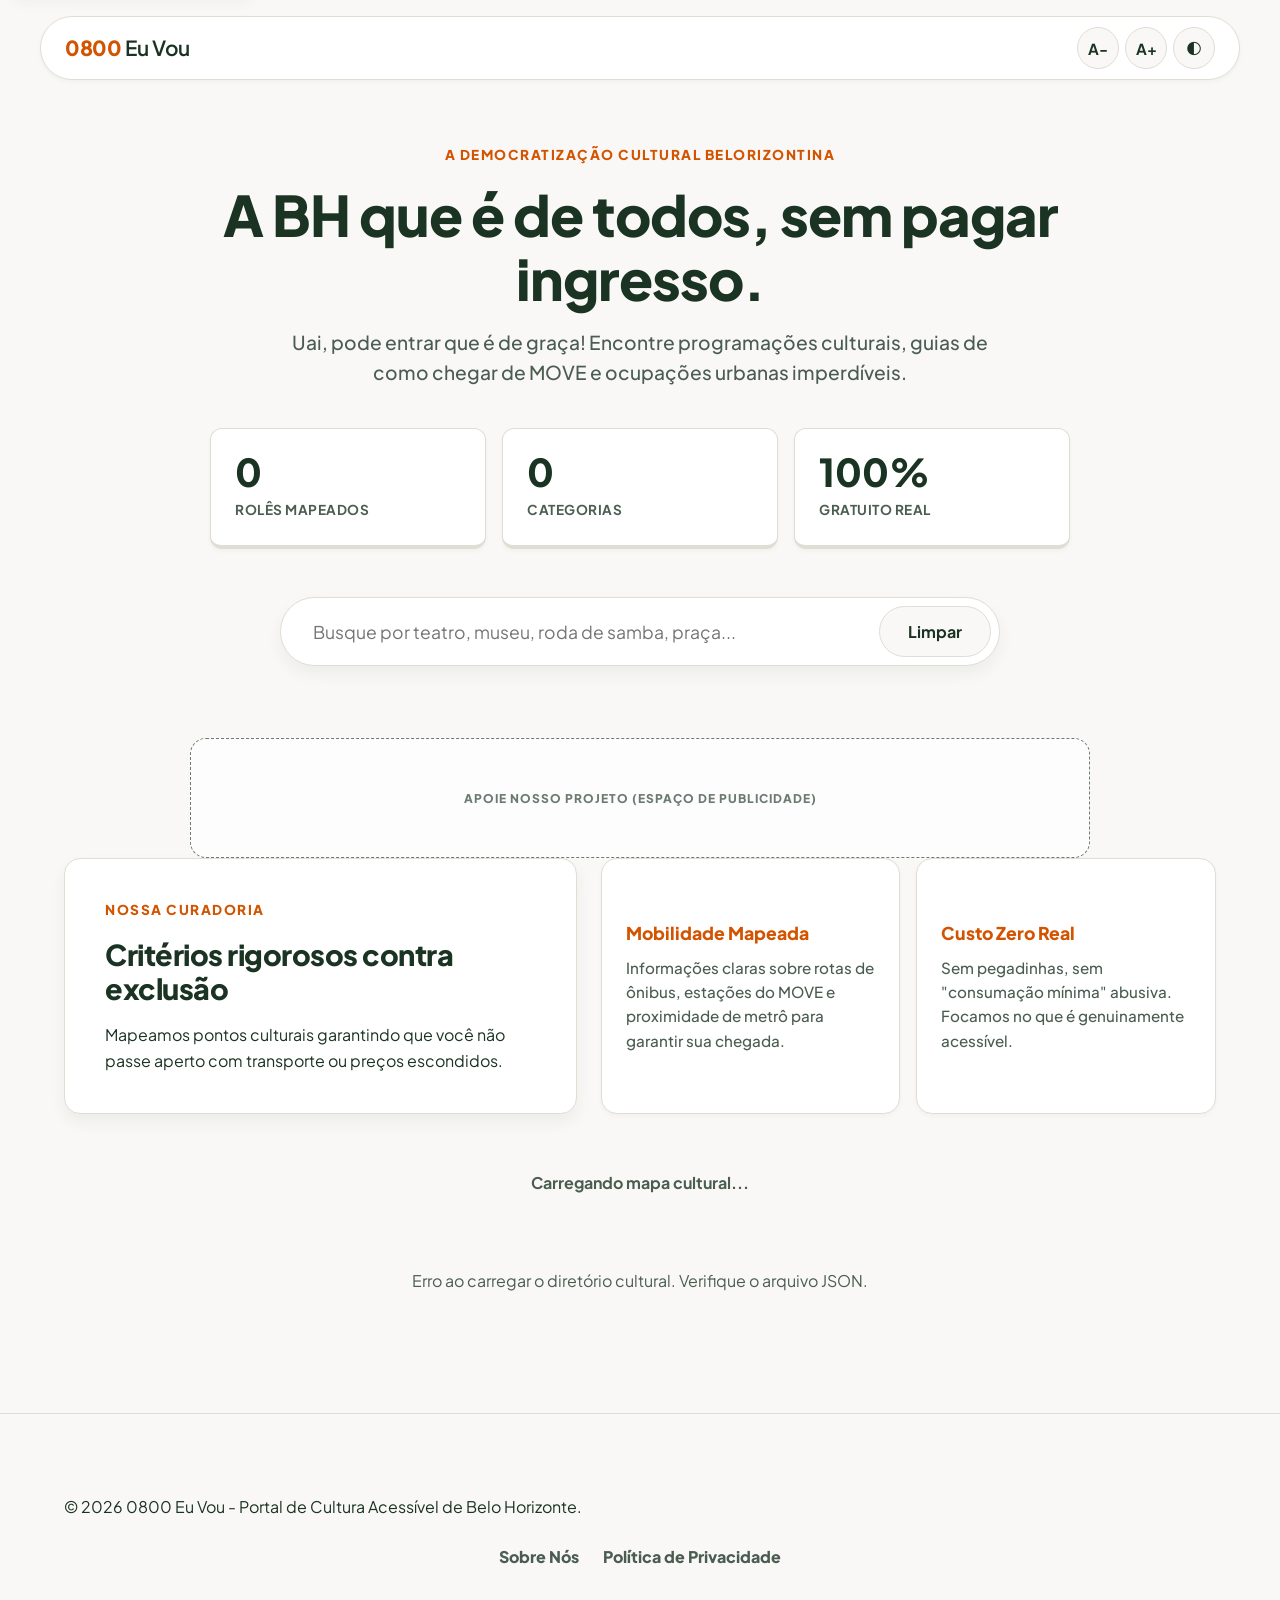
==== commit a628cbe5: "Add files via upload" ====
--- a/index.html
+++ b/index.html
@@ -3,28 +3,20 @@
 <head>
     <meta charset="UTF-8">
     <meta name="viewport" content="width=device-width, initial-scale=1.0">
-    <title>0800 eu vou | A Cultura de BH pertence a você</title>
-    <meta name="description" content="A democratização da identidade cultural belorizontina. Descubra museus, cinemas e eventos gratuitos em BH sem barreiras ocultas.">
-    <meta name="robots" content="index,follow,max-image-preview:large">
+    <title>0800 Eu Vou | O Guia da Cultura Gratuita em BH</title>
+    <meta name="description" content="Guia definitivo da cultura acessível em Belo Horizonte. Descubra como vivenciar a capital mineira com rolês gratuitos, rotas de ônibus e sem armadilhas.">
     <link rel="canonical" href="https://0800euvou.com/">
     <link rel="stylesheet" href="style.css">
-
-    <meta property="og:type" content="website">
-    <meta property="og:title" content="0800 eu vou | Cultura Gratuita em BH">
-    <meta property="og:description" content="Mapeamos os locais exatos para cada decisão do seu fim de semana cultural.">
-    <meta property="og:url" content="https://0800euvou.com/">
-    <meta property="og:locale" content="pt_BR">
 </head>
 <body>
-    <a class="skip-link" href="#lista-ferramentas">Ir para os locais culturais</a>
+    <a class="skip-link" href="#lista-ferramentas">Pular para os rolês culturais</a>
 
     <header class="cabecalho-site">
         <div class="container nav-bar">
-            <a class="logotipo" href="./index.html">0800 <span>eu vou</span></a>
-            
-            <div class="controles-a11y" aria-label="Controles de Acessibilidade">
-                <button type="button" id="btn-fonte-menos" class="btn-a11y" aria-label="Diminuir tamanho da fonte">A-</button>
-                <button type="button" id="btn-fonte-mais" class="btn-a11y" aria-label="Aumentar tamanho da fonte">A+</button>
+            <a class="logotipo" href="./index.html">0800 <span>Eu Vou</span></a>
+            <div class="controles-a11y">
+                <button type="button" id="btn-fonte-menos" class="btn-a11y" aria-label="Diminuir fonte">A-</button>
+                <button type="button" id="btn-fonte-mais" class="btn-a11y" aria-label="Aumentar fonte">A+</button>
                 <button type="button" id="btn-tema" class="btn-a11y" aria-label="Alternar tema claro e escuro">🌓</button>
             </div>
         </div>
@@ -32,115 +24,86 @@
 
     <main class="container" id="conteudo-principal">
         <section class="hero">
-            <p class="hero-kicker">Cultura e Lazer em BH</p>
-            <h1 class="hero-title">A democratização da identidade cultural belorizontina</h1>
-            <p class="hero-subtitle">Mapeamos os acessos, as regras e as gratuidades exatas para cada decisão do seu fim de semana.</p>
+            <p class="hero-kicker">A Democratização Cultural Belorizontina</p>
+            <h1 class="hero-title">A BH que é de todos, sem pagar ingresso.</h1>
+            <p class="hero-subtitle">Uai, pode entrar que é de graça! Encontre programações culturais, guias de como chegar de MOVE e ocupações urbanas imperdíveis.</p>
             
-            <div class="hero-metricas" aria-label="Resumo da curadoria">
-                <span class="metrica-card metrica-ferramentas"><strong id="total-ferramentas">0</strong><small>locais listados</small></span>
-                <span class="metrica-card metrica-jornadas"><strong id="total-categorias">0</strong><small>tipos de rolê</small></span>
-                <span class="metrica-card metrica-cadastro"><strong>100%</strong><small>livre de catracas</small></span>
+            <div class="hero-metricas">
+                <span class="metrica-card"><strong id="total-ferramentas">0</strong><small>rolês mapeados</small></span>
+                <span class="metrica-card"><strong id="total-categorias">0</strong><small>categorias</small></span>
+                <span class="metrica-card"><strong>100%</strong><small>gratuito real</small></span>
             </div>
             
             <div class="busca-container" role="search">
-                <label class="sr-only" for="campo-busca">Pesquisar por parque, museu ou exposição</label>
                 <div class="busca-form">
-                    <input id="campo-busca" type="search" placeholder="Busque por CCBB, Pampulha, Inhotim..." autocomplete="off">
+                    <input id="campo-busca" type="search" placeholder="Busque por teatro, museu, roda de samba, praça..." autocomplete="off">
                     <div class="busca-acoes">
                         <button type="button" id="btn-limpar-busca" class="btn-busca secundario">Limpar</button>
                     </div>
                 </div>
             </div>
             
-            <nav id="bento-menu" class="bento-grid-container" aria-label="Filtros por categoria"></nav>
+            <nav id="bento-menu" class="bento-grid-container" aria-label="Filtros de categorias de cultura"></nav>
         </section>
 
-        <div class="espaco-respiro"></div>
-        <div class="area-adsense ads-vip">
-            <p class="ads-label">Publicidade</p>
-        </div>
-        <div class="espaco-respiro"></div>
+        <div class="area-adsense ads-vip"><p class="ads-label">Apoie nosso projeto (Espaço de Publicidade)</p></div>
 
-        <section class="painel-curadoria" aria-labelledby="titulo-curadoria">
+        <section class="painel-curadoria">
             <div>
                 <p class="section-kicker">Nossa Curadoria</p>
-                <h2 id="titulo-curadoria">Foco em resolver o "onde ir" sem surpresas</h2>
-                <p>Nós traduzimos as regras de acesso. O portal mapeia quais dias são realmente gratuitos, se precisa retirar ingresso antes e qual é a infraestrutura do local para evitar frustrações na porta.</p>
+                <h2 id="titulo-curadoria">Critérios rigorosos contra exclusão</h2>
+                <p>Mapeamos pontos culturais garantindo que você não passe aperto com transporte ou preços escondidos.</p>
             </div>
-            <ul class="criterios-lista" aria-label="Critérios de seleção">
-                <li class="criterio-card criterio-utilidade"><strong>Gratuidade Real</strong><span>Informamos se o 0800 é todos os dias ou em horários específicos.</span></li>
-                <li class="criterio-card criterio-acesso"><strong>Fontes Oficiais</strong><span>Links direcionam para as bilheterias oficiais.</span></li>
-                <li class="criterio-card criterio-seguranca"><strong>Sem Barreiras</strong><span>Avisamos sobre acessibilidade e lotação.</span></li>
-                <li class="criterio-card criterio-decisao"><strong>Decisão Clara</strong><span>Filtros pensados no seu estilo de fim de semana.</span></li>
+            <ul class="criterios-lista">
+                <li class="criterio-card"><strong>Mobilidade Mapeada</strong><span>Informações claras sobre rotas de ônibus, estações do MOVE e proximidade de metrô para garantir sua chegada.</span></li>
+                <li class="criterio-card"><strong>Custo Zero Real</strong><span>Sem pegadinhas, sem "consumação mínima" abusiva. Focamos no que é genuinamente acessível.</span></li>
             </ul>
         </section>
 
-        <p id="status-resultados" class="status-resultados" aria-live="polite">Carregando catálogo cultural...</p>
+        <p id="status-resultados" class="status-resultados" aria-live="polite">Carregando mapa cultural...</p>
         <div id="lista-ferramentas"></div>
     </main>
 
-    <div id="modal-overlay" class="modal-overlay hidden" onclick="fecharAoClicarFora(event)" aria-hidden="true">
-        <div id="modal-ferramenta" class="modal-content" role="dialog" aria-modal="true" aria-labelledby="artigo-titulo">
-            <button type="button" class="btn-fechar" onclick="fecharTodosModais()" aria-label="Fechar janela">✕</button>
-            
+    <div id="modal-overlay" class="modal-overlay hidden" aria-hidden="true">
+        <div class="modal-content" role="dialog" aria-modal="true">
+            <button type="button" class="btn-fechar" id="fechar-modal" aria-label="Fechar janela">✕</button>
             <div class="modal-header-compacto">
-                <span id="artigo-emoji" class="emoji-medio" aria-hidden="true"></span>
+                <span id="artigo-emoji" class="emoji-medio"></span>
                 <div>
-                    <h2 id="artigo-titulo"></h2>
-                    <span id="artigo-categoria" class="tag-categoria"></span>
+                    <h2 id="artigo-titulo">Título do Rolê</h2>
+                    <span id="artigo-categoria" class="tag-categoria">Categoria</span>
                 </div>
             </div>
-
             <div class="dor-box">
-                <strong>💡 O Pulo do Gato:</strong>
+                <strong>O que resolve:</strong>
                 <p id="artigo-dor"></p>
             </div>
-
             <div class="artigo-corpo">
                 <p id="artigo-descricao"></p>
                 <dl class="detalhes-editoriais">
-                    <div>
-                        <dt>Ideal Para</dt>
-                        <dd id="artigo-melhor-para"></dd>
-                    </div>
-                    <div>
-                        <dt>Ponto de Atenção</dt>
-                        <dd id="artigo-cuidado"></dd>
-                    </div>
+                    <div><dt>Mobilidade / Como Chegar</dt><dd id="artigo-melhor-para"></dd></div>
+                    <div><dt>Ponto de Atenção</dt><dd id="artigo-cuidado"></dd></div>
                 </dl>
             </div>
-
             <div class="acoes-ferramenta">
-                <a id="artigo-link" href="#" target="_blank" rel="noopener noreferrer" class="btn-primario">Acessar Ingresso / Site Oficial</a>
+                <a id="artigo-link" href="#" target="_blank" class="btn-primario">Ver Mais Detalhes Oficiais</a>
                 <div class="share-buttons">
-                    <p class="share-title">Chamar a galera pro rolê:</p>
+                    <p class="share-title">Chame a galera:</p>
                     <div class="share-icons" id="botoes-compartilhamento"></div>
                 </div>
-            </div>
-            
-            <div class="area-adsense ads-modal">
-                <p class="ads-label">Publicidade</p>
             </div>
         </div>
     </div>
 
     <footer class="rodape-site">
         <div class="container">
-            <article class="sobre-portal-rodape">
-                <h2>0800 eu vou | Cultura de BH</h2>
-                <p>Mapeamos museus, parques e eventos gratuitos na capital mineira para garantir que a arte e o lazer cheguem a todos sem barreiras ocultas.</p>
-            </article>
-
-            <div class="rodape-main">
-                <p><strong>0800 eu vou</strong> &copy; 2026. Democratizando a cidade.</p>
-                <nav class="links-rodape" aria-label="Links institucionais">
-                    <a href="sobre.html">Sobre a curadoria</a>
-                    <a href="privacidade.html">Privacidade</a>
-                </nav>
-            </div>
+            <p>&copy; 2026 0800 Eu Vou - Portal de Cultura Acessível de Belo Horizonte.</p>
+            <nav class="links-rodape">
+                <a href="sobre.html">Sobre Nós</a>
+                <a href="privacidade.html">Política de Privacidade</a>
+            </nav>
         </div>
     </footer>
-
     <script src="script.js"></script>
 </body>
 </html>
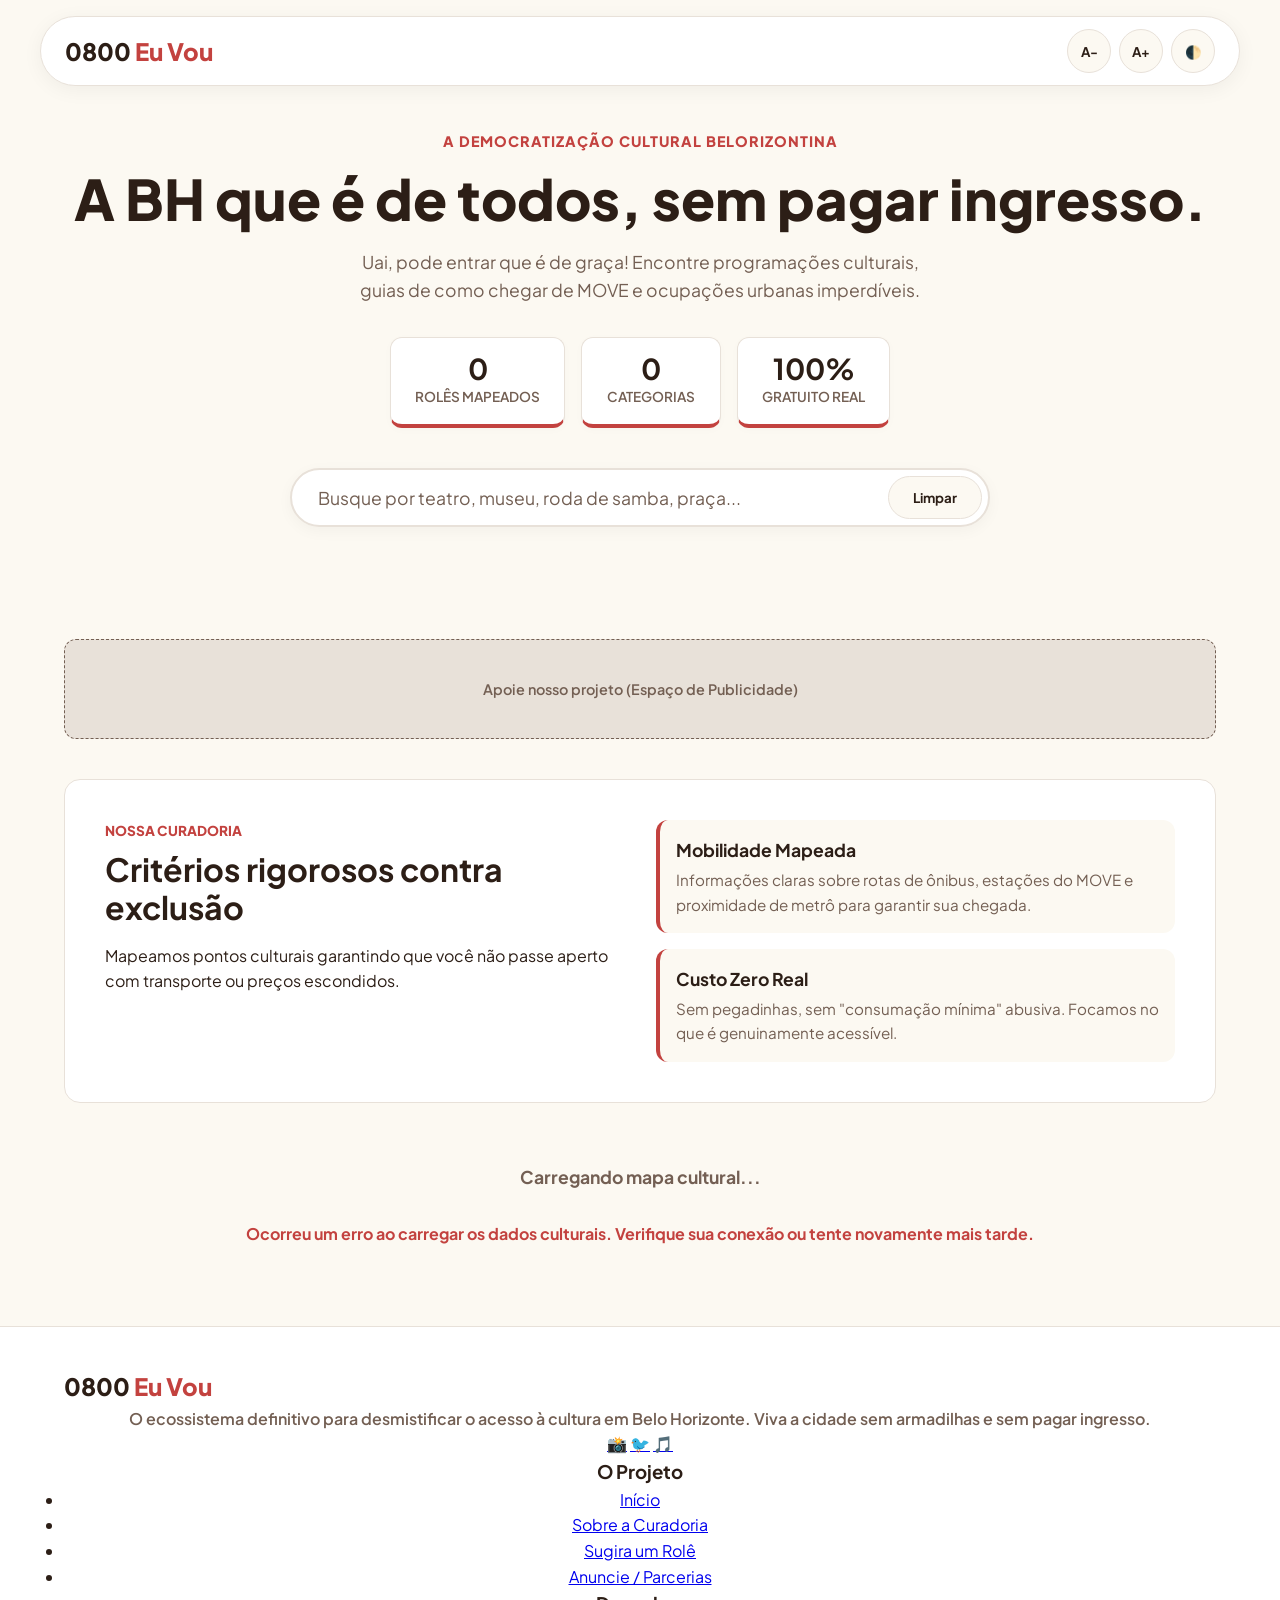
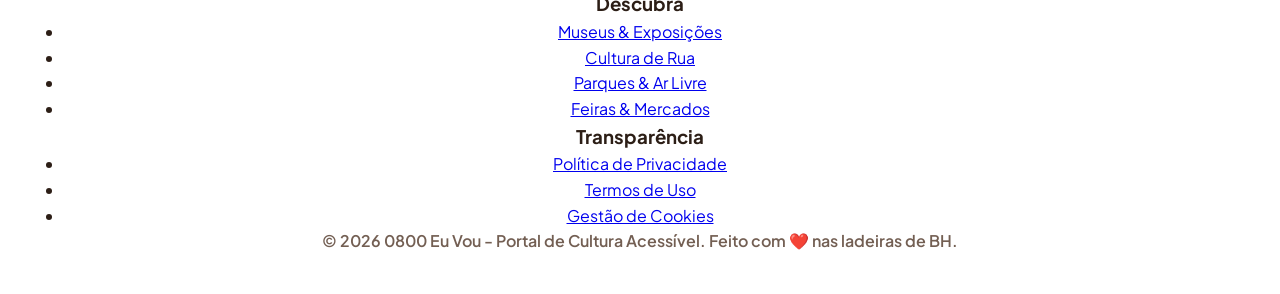
==== commit b36fa8f1: "Update index.html" ====
--- a/index.html
+++ b/index.html
@@ -96,14 +96,51 @@
     </div>
 
     <footer class="rodape-site">
-        <div class="container">
-            <p>&copy; 2026 0800 Eu Vou - Portal de Cultura Acessível de Belo Horizonte.</p>
-            <nav class="links-rodape">
-                <a href="sobre.html">Sobre Nós</a>
-                <a href="privacidade.html">Política de Privacidade</a>
-            </nav>
+        <div class="container rodape-grid">
+            <div class="rodape-coluna brand-col">
+                <a class="logotipo" href="./index.html">0800 <span>Eu Vou</span></a>
+                <p>O ecossistema definitivo para desmistificar o acesso à cultura em Belo Horizonte. Viva a cidade sem armadilhas e sem pagar ingresso.</p>
+                <div class="redes-sociais">
+                    <a href="#" aria-label="Siga-nos no Instagram">📸</a>
+                    <a href="#" aria-label="Siga-nos no Twitter">🐦</a>
+                    <a href="#" aria-label="Siga-nos no TikTok">🎵</a>
+                </div>
+            </div>
+
+            <div class="rodape-coluna">
+                <h3>O Projeto</h3>
+                <ul>
+                    <li><a href="index.html">Início</a></li>
+                    <li><a href="sobre.html">Sobre a Curadoria</a></li>
+                    <li><a href="contato.html">Sugira um Rolê</a></li>
+                    <li><a href="parcerias.html">Anuncie / Parcerias</a></li>
+                </ul>
+            </div>
+
+            <div class="rodape-coluna">
+                <h3>Descubra</h3>
+                <ul>
+                    <li><a href="index.html?q=museu">Museus & Exposições</a></li>
+                    <li><a href="index.html?q=rua">Cultura de Rua</a></li>
+                    <li><a href="index.html?q=parque">Parques & Ar Livre</a></li>
+                    <li><a href="index.html?q=feira">Feiras & Mercados</a></li>
+                </ul>
+            </div>
+
+            <div class="rodape-coluna">
+                <h3>Transparência</h3>
+                <ul>
+                    <li><a href="privacidade.html">Política de Privacidade</a></li>
+                    <li><a href="termos.html">Termos de Uso</a></li>
+                    <li><a href="cookies.html">Gestão de Cookies</a></li>
+                </ul>
+            </div>
+        </div>
+
+        <div class="rodape-bottom container">
+            <p>&copy; 2026 0800 Eu Vou - Portal de Cultura Acessível. Feito com ❤️ nas ladeiras de BH.</p>
         </div>
     </footer>
     <script src="script.js"></script>
 </body>
-</html>+</html>
--- a/style.css
+++ b/style.css
@@ -1,192 +1,141 @@
-/* =========================================
-   UX 2026: DESIGN SYSTEM (0800 EU VOU)
-   PALETA: Parque e Mercado
-   ========================================= */
-
-@import url('https://fonts.googleapis.com/css2?family=Plus+Jakarta+Sans:wght@400;500;600;700;800&display=swap');
+@import url('https://fonts.googleapis.com/css2?family=Plus+Jakarta+Sans:wght@400;600;800&display=swap');
 
 :root {
-  --bg-base: #F9F8F6; /* Off-white areia */
+  /* Paleta Claro - Tons de Pão de Queijo, Goiabada e Azulejo */
+  --bg-base: #FCF9F2;
   --card-bg: #FFFFFF;
-  --text-main: #1A3322; /* Verde Floresta Profundo */
-  --text-muted: #4A5D50; 
-  
-  --accent-primary: #D35400; /* Terracota (Mercado Central) */
-  --accent-secondary: #00CBD6; /* Turquesa (Pampulha) */
-  --accent-focus: #009CA6; 
-  --accent-soft: rgba(211, 84, 0, 0.08); /* Fundo de destaque pastel */
-  --border-light: #E0DDD5;
-  
-  --whatsapp: #25D366; --linkedin: #0077b5; --twitter-x: #0f1419; 
-  
-  --shadow-sm: 0 2px 4px rgba(26, 51, 34, 0.04);
-  --shadow-md: 0 8px 16px rgba(26, 51, 34, 0.06);
-  --shadow-hover: 0 12px 28px rgba(26, 51, 34, 0.1);
+  --text-main: #2C1E16;
+  --text-muted: #735F53;
+  --accent-primary: #C3423F; /* Goiabada Vibrante */
+  --accent-secondary: #216869; /* Azulejo da Praça */
+  --accent-focus: #D96C6A;
+  --accent-soft: #FADBD8; /* Fundo suave quente */
+  --border-light: #E8E1D9;
   --radius-card: 16px;
   --radius-pill: 100px;
 }
 
 [data-theme="dark"] {
-  --bg-base: #121212; 
-  --card-bg: #1E1E1E; 
-  --text-main: #F9F8F6; 
-  --text-muted: #B0B5B1;
-  --border-light: #333333; 
-  --accent-primary: #E67E22; 
-  --accent-secondary: #00E5F2; 
-  --accent-soft: rgba(230, 126, 34, 0.15);
-  --twitter-x: #FFFFFF; 
+  /* Paleta Escura - Boemia de Santa Tereza à Noite */
+  --bg-base: #1A1614;
+  --card-bg: #26211E;
+  --text-main: #F2EBE5;
+  --text-muted: #A69B93;
+  --border-light: #3F352E;
+  --accent-primary: #E07A5F;
+  --accent-soft: #3D2724;
 }
 
-* { 
-  box-sizing: border-box; 
-  margin: 0; 
-  padding: 0; 
-  font-family: 'Plus Jakarta Sans', system-ui, -apple-system, sans-serif; 
-  -webkit-font-smoothing: antialiased; 
-}
-
+* { box-sizing: border-box; margin: 0; padding: 0; font-family: 'Plus Jakarta Sans', sans-serif; }
 body { background-color: var(--bg-base); color: var(--text-main); line-height: 1.6; transition: background-color 0.3s, color 0.3s; }
 .container { max-width: 1200px; margin: 0 auto; padding: 0 24px; }
-.hidden { display: none !important; opacity: 0; pointer-events: none; }
-*:focus-visible { outline: 3px solid var(--accent-focus); outline-offset: 4px; border-radius: 8px; }
+.hidden { display: none !important; }
 
-/* --- ACESSIBILIDADE WCAG --- */
-.sr-only { position: absolute; width: 1px; height: 1px; padding: 0; margin: -1px; overflow: hidden; clip: rect(0, 0, 0, 0); }
-.skip-link { position: fixed; top: 12px; left: 12px; z-index: 2000; transform: translateY(-140%); background: var(--text-main); color: var(--bg-base); padding: 12px 16px; border-radius: 8px; text-decoration: none; font-weight: 700; box-shadow: var(--shadow-md); }
-.skip-link:focus { transform: translateY(0); }
+/* Acessibilidade - Links de Pulo e Controles */
+.skip-link { position: absolute; top: -100px; left: 20px; background: var(--text-main); color: var(--bg-base); padding: 12px; z-index: 2000; border-radius: 8px; font-weight: 800; text-decoration: none; transition: top 0.2s; }
+.skip-link:focus { top: 20px; }
+.btn-a11y { background: var(--bg-base); border: 1px solid var(--border-light); color: var(--text-main); font-weight: 700; border-radius: 50%; width: 44px; height: 44px; cursor: pointer; transition: all 0.2s; display: flex; align-items: center; justify-content: center; }
+.btn-a11y:hover, .btn-a11y:focus { border-color: var(--accent-primary); color: var(--accent-primary); }
 
-/* --- CABEÇALHO --- */
+/* Cabeçalho */
 .cabecalho-site { position: sticky; top: 16px; z-index: 100; margin: 0 24px; }
-.nav-bar { background: var(--card-bg); border: 1px solid var(--border-light); border-radius: var(--radius-pill); padding: 10px 24px; box-shadow: var(--shadow-sm); display: flex; justify-content: space-between; align-items: center; transition: 0.3s;}
-.logotipo { font-size: 1.3rem; font-weight: 800; color: var(--accent-primary); text-decoration: none; letter-spacing: -0.5px;}
-.logotipo span { color: var(--text-main); font-weight: 600; }
-.controles-a11y { display: flex; gap: 6px; }
-.btn-a11y { background: var(--bg-base); border: 1px solid var(--border-light); color: var(--text-main); font-weight: 700; border-radius: 50%; width: 42px; height: 42px; cursor: pointer; transition: 0.2s; display: flex; align-items: center; justify-content: center; font-size: 0.95rem; }
-.btn-a11y:hover { background: var(--accent-primary); color: #FFF; border-color: var(--accent-primary); }
+.nav-bar { background: var(--card-bg); border: 1px solid var(--border-light); border-radius: var(--radius-pill); padding: 12px 24px; display: flex; justify-content: space-between; align-items: center; box-shadow: 0 4px 20px rgba(0,0,0,0.05); }
+.logotipo { font-size: 1.5rem; font-weight: 800; color: var(--text-main); text-decoration: none; display: flex; align-items: center; gap: 4px;}
+.logotipo span { color: var(--accent-primary); }
+.controles-a11y { display: flex; gap: 8px; }
 
-/* --- HERO SECTION --- */
-.hero { text-align: center; padding: 80px 0 40px; }
-.hero-kicker, .section-kicker { color: var(--accent-primary); font-size: 0.85rem; font-weight: 800; text-transform: uppercase; margin-bottom: 16px; letter-spacing: 1.5px; }
-.hero-title { font-size: 3.5rem; font-weight: 800; margin: 0 auto 16px; color: var(--text-main); line-height: 1.15; max-width: 900px; letter-spacing: -1px; }
-.hero-subtitle { font-size: 1.2rem; color: var(--text-muted); margin: 0 auto 40px; max-width: 750px; font-weight: 500; }
+/* Hero Section */
+.hero { text-align: center; padding: 60px 0 40px; }
+.hero-kicker { color: var(--accent-primary); font-weight: 800; text-transform: uppercase; letter-spacing: 1px; font-size: 0.9rem; margin-bottom: 12px; }
+.hero-title { font-size: clamp(2rem, 5vw, 3.5rem); font-weight: 800; color: var(--text-main); margin-bottom: 16px; line-height: 1.2; }
+.hero-subtitle { font-size: 1.1rem; color: var(--text-muted); max-width: 600px; margin: 0 auto 32px; }
+.hero-metricas { display: flex; justify-content: center; flex-wrap: wrap; gap: 16px; margin-bottom: 40px; }
+.metrica-card { background: var(--card-bg); border: 1px solid var(--border-light); border-radius: 12px; padding: 16px 24px; border-bottom: 4px solid var(--accent-primary); display: flex; flex-direction: column; align-items: center; min-width: 140px; box-shadow: 0 2px 10px rgba(0,0,0,0.02); }
+.metrica-card strong { font-size: 1.8rem; color: var(--text-main); line-height: 1; margin-bottom: 4px; }
+.metrica-card small { color: var(--text-muted); font-size: 0.85rem; font-weight: 600; text-transform: uppercase; }
 
-.hero-metricas { display: grid; grid-template-columns: repeat(3, minmax(180px, 1fr)); gap: 16px; margin: 0 auto 48px; max-width: 860px; }
-.metrica-card { background: var(--card-bg); border: 1px solid var(--border-light); border-radius: 12px; padding: 24px; box-shadow: var(--shadow-sm); text-align: left; display: flex; flex-direction: column; justify-content: center; border-bottom: 4px solid var(--border-light); transition: border-color 0.3s;}
-.metrica-ferramentas { border-bottom-color: var(--accent-primary); }
-.metrica-jornadas { border-bottom-color: var(--accent-secondary); }
-.metrica-cadastro { border-bottom-color: #10B981; }
-.metrica-card strong { color: var(--text-main); font-size: 2.4rem; line-height: 1; margin-bottom: 8px; font-weight: 800; }
-.metrica-card small { color: var(--text-muted); font-size: 0.85rem; font-weight: 700; text-transform: uppercase; letter-spacing: 0.5px; }
+/* Busca & Filtros (Bento Grid) */
+.busca-form { display: flex; max-width: 700px; margin: 0 auto; background: var(--card-bg); border: 2px solid var(--border-light); border-radius: var(--radius-pill); padding: 6px; box-shadow: 0 4px 15px rgba(0,0,0,0.04); transition: border-color 0.3s; }
+.busca-form:focus-within { border-color: var(--accent-primary); }
+.busca-form input { flex: 1; border: none; background: transparent; padding: 0 20px; font-size: 1.1rem; color: var(--text-main); outline: none; }
+.busca-form input::placeholder { color: var(--text-muted); }
+.btn-busca { background: var(--bg-base); border: 1px solid var(--border-light); padding: 12px 24px; border-radius: var(--radius-pill); cursor: pointer; font-weight: 700; color: var(--text-main); transition: all 0.2s; }
+.btn-busca:hover { background: var(--border-light); }
+.bento-grid-container { display: flex; flex-wrap: wrap; justify-content: center; gap: 12px; margin-top: 32px; }
+.bento-card { background: var(--card-bg); border: 1px solid var(--border-light); padding: 12px 20px; border-radius: 12px; cursor: pointer; display: flex; gap: 8px; align-items: center; color: var(--text-main); font-weight: 600; font-size: 1rem; transition: all 0.2s; }
+.bento-card:hover { border-color: var(--accent-focus); }
+.bento-card[aria-pressed="true"] { border-color: var(--accent-primary); background: var(--accent-soft); color: var(--accent-primary); }
 
-/* --- BUSCA E BENTO --- */
-.busca-form { display: flex; max-width: 720px; margin: 0 auto 32px; background: var(--card-bg); border-radius: var(--radius-pill); padding: 8px; box-shadow: var(--shadow-md); border: 1px solid var(--border-light); transition: 0.3s; }
-.busca-form:focus-within { box-shadow: var(--shadow-hover); border-color: var(--accent-primary); }
-.busca-form input { flex-grow: 1; border: none; font-size: 1.1rem; outline: none; background: transparent; color: var(--text-main); padding: 0 24px; font-family: inherit;}
-.busca-acoes { display: flex; gap: 8px; }
-.btn-busca.secundario { background: var(--bg-base); color: var(--text-main); border: 1px solid var(--border-light); border-radius: var(--radius-pill); padding: 14px 28px; font-weight: 700; cursor: pointer; transition: 0.2s; font-size: 1rem; }
-.btn-busca.secundario:hover { background: var(--border-light); }
+/* Curadoria e Ads */
+.area-adsense { background: var(--border-light); text-align: center; border-radius: 12px; min-height: 100px; display: flex; justify-content: center; align-items: center; margin: 40px 0; border: 1px dashed var(--text-muted); }
+.ads-label { color: var(--text-muted); font-size: 0.9rem; font-weight: 600; }
+.painel-curadoria { display: grid; grid-template-columns: 1fr 1fr; gap: 32px; margin-bottom: 60px; background: var(--card-bg); padding: 40px; border-radius: var(--radius-card); border: 1px solid var(--border-light); }
+.section-kicker { color: var(--accent-primary); font-weight: 800; text-transform: uppercase; font-size: 0.85rem; margin-bottom: 8px; }
+.painel-curadoria h2 { font-size: 2rem; margin-bottom: 16px; line-height: 1.2; }
+.criterios-lista { list-style: none; display: flex; flex-direction: column; gap: 16px; }
+.criterio-card { display: flex; flex-direction: column; background: var(--bg-base); padding: 16px; border-radius: 12px; border-left: 4px solid var(--accent-primary); }
+.criterio-card strong { font-size: 1.1rem; margin-bottom: 4px; }
+.criterio-card span { color: var(--text-muted); font-size: 0.95rem; }
 
-.bento-grid-container { display: flex; flex-wrap: wrap; justify-content: center; gap: 12px; margin-top: 32px; }
-.bento-card { background: var(--card-bg); color: var(--text-main); border-radius: 12px; padding: 10px 16px; display: flex; align-items: center; gap: 12px; cursor: pointer; box-shadow: var(--shadow-sm); border: 1px solid var(--border-light); transition: 0.2s; }
-.bento-card:hover, .bento-card[aria-pressed="true"] { box-shadow: var(--shadow-md); border-color: var(--accent-primary); transform: translateY(-2px); }
-.bento-card[aria-pressed="true"] { background: var(--accent-soft); }
-.bento-emoji { font-size: 1.2rem; }
-.bento-title { font-weight: 700; font-size: 0.95rem; }
-.bento-count { background: var(--bg-base); color: var(--accent-primary); border-radius: 50%; min-width: 28px; height: 28px; display: flex; align-items: center; justify-content: center; font-size: 0.85rem; font-weight: 800; }
+/* Grid de Resultados */
+.status-resultados { text-align: center; font-weight: 700; color: var(--text-muted); margin-bottom: 30px; font-size: 1.1rem; }
+.sessao-categoria { margin-bottom: 60px; }
+.sessao-titulo { font-size: 1.8rem; border-bottom: 2px solid var(--border-light); margin-bottom: 24px; padding-bottom: 10px; color: var(--text-main); }
+.grid-cards { display: grid; grid-template-columns: repeat(auto-fill, minmax(320px, 1fr)); gap: 24px; }
+.card { background: var(--card-bg); border: 1px solid var(--border-light); border-radius: var(--radius-card); padding: 24px; display: flex; flex-direction: column; transition: transform 0.2s, box-shadow 0.2s; }
+.card:hover { transform: translateY(-4px); box-shadow: 0 10px 30px rgba(0,0,0,0.05); border-color: var(--accent-soft); }
+.card-topo { display: flex; justify-content: space-between; align-items: center; margin-bottom: 16px; }
+.card-emoji { font-size: 1.5rem; }
+.card-tag { background: var(--accent-soft); color: var(--accent-primary); padding: 6px 12px; border-radius: 8px; font-size: 0.75rem; font-weight: 800; text-transform: uppercase; letter-spacing: 0.5px; }
+.card h3 { font-size: 1.4rem; margin-bottom: 8px; color: var(--text-main); }
+.card-desc { font-weight: 700; margin-bottom: 12px; color: var(--accent-primary); font-size: 0.95rem; }
+.card-editorial { color: var(--text-muted); flex-grow: 1; margin-bottom: 24px; font-size: 0.95rem; }
+.card-footer { display: flex; justify-content: space-between; align-items: center; border-top: 1px solid var(--border-light); padding-top: 20px; }
+.btn-card-abrir { background: var(--bg-base); border: 1px solid var(--border-light); padding: 12px 20px; border-radius: 12px; cursor: pointer; font-weight: 800; color: var(--text-main); transition: background 0.2s; }
+.btn-card-abrir:hover { background: var(--border-light); }
+.link-card-oficial { color: var(--accent-primary); font-weight: 800; text-decoration: none; padding: 12px; }
+.link-card-oficial:hover { text-decoration: underline; }
 
-/* --- ADSENSE E COMO ESCOLHEMOS --- */
-.espaco-respiro { height: 48px; width: 100%; }
-.area-adsense { background: var(--card-bg); text-align: center; border-radius: var(--radius-card); display: flex; align-items: center; justify-content: center; border: 1px dashed var(--text-muted); opacity: 0.8; }
-.ads-vip { height: 120px; margin: 0 auto; max-width: 900px;}
-.ads-home { height: 100px; margin: 48px 0; grid-column: 1 / -1; }
-.ads-modal { padding: 20px; margin-top: 24px; min-height: 100px; border-radius: 12px; }
-.ads-label { font-size: 0.75rem; color: var(--text-muted); text-transform: uppercase; font-weight: 800; letter-spacing: 1px; }
+/* Modal de Detalhes */
+.modal-overlay { position: fixed; inset: 0; background: rgba(0,0,0,0.85); backdrop-filter: blur(4px); z-index: 1000; display: flex; justify-content: center; align-items: center; padding: 20px; }
+.modal-content { background: var(--card-bg); width: 100%; max-width: 650px; border-radius: var(--radius-card); padding: 40px; position: relative; max-height: 90vh; overflow-y: auto; box-shadow: 0 20px 40px rgba(0,0,0,0.2); }
+.btn-fechar { position: absolute; top: 20px; right: 20px; background: var(--bg-base); border: 1px solid var(--border-light); width: 44px; height: 44px; border-radius: 50%; cursor: pointer; font-weight: bold; font-size: 1.2rem; color: var(--text-main); display: flex; align-items: center; justify-content: center; transition: background 0.2s; }
+.btn-fechar:hover { background: var(--border-light); }
+.modal-header-compacto { display: flex; align-items: center; gap: 16px; margin-bottom: 24px; padding-right: 40px; }
+.emoji-medio { font-size: 2.5rem; }
+#artigo-titulo { font-size: 2rem; line-height: 1.1; margin-bottom: 8px; }
+.dor-box { background: var(--accent-soft); padding: 20px; border-radius: 12px; border-left: 4px solid var(--accent-primary); margin: 24px 0; }
+.dor-box strong { color: var(--accent-primary); display: block; margin-bottom: 4px; font-size: 1.1rem; }
+.artigo-corpo { margin-bottom: 32px; }
+#artigo-descricao { font-size: 1.1rem; color: var(--text-main); margin-bottom: 24px; }
+.detalhes-editoriais div { background: var(--bg-base); padding: 16px 20px; border-radius: 12px; border: 1px solid var(--border-light); margin-bottom: 16px; }
+.detalhes-editoriais dt { font-weight: 800; color: var(--text-muted); text-transform: uppercase; font-size: 0.8rem; margin-bottom: 4px; letter-spacing: 0.5px; }
+.detalhes-editoriais dd { font-weight: 600; color: var(--text-main); }
+.btn-primario { display: block; text-align: center; background: var(--accent-primary); color: #FFF; padding: 18px; border-radius: 12px; text-decoration: none; font-weight: 800; font-size: 1.1rem; transition: background 0.2s; }
+.btn-primario:hover { background: var(--accent-focus); }
+.share-buttons { margin-top: 24px; text-align: center; }
+.share-title { font-size: 0.9rem; font-weight: 700; color: var(--text-muted); margin-bottom: 12px; }
+.btn-share { background: transparent; color: var(--text-main); padding: 14px; border-radius: 12px; border: 2px solid var(--border-light); cursor: pointer; font-weight: 700; width: 100%; transition: all 0.2s; }
+.btn-share:hover { border-color: var(--accent-primary); color: var(--accent-primary); }
 
-.painel-curadoria { display: grid; grid-template-columns: 1fr 1.2fr; gap: 24px; margin-bottom: 56px; }
-.painel-curadoria > div:first-child { background: var(--card-bg); border: 1px solid var(--border-light); border-radius: var(--radius-card); box-shadow: var(--shadow-md); padding: 40px; }
-.painel-curadoria h2 { font-size: 1.8rem; color: var(--text-main); line-height: 1.2; margin-bottom: 16px; font-weight: 800; letter-spacing: -0.5px;}
-.criterios-lista { list-style: none; display: grid; grid-template-columns: repeat(2, 1fr); gap: 16px; }
-.criterio-card { background: var(--card-bg); border: 1px solid var(--border-light); border-radius: var(--radius-card); padding: 24px; box-shadow: var(--shadow-sm); display: flex; flex-direction: column; justify-content: center; }
-.criterio-card strong { display: block; font-size: 1.1rem; color: var(--accent-primary); margin-bottom: 8px; font-weight: 800; }
-.criterio-card span { font-size: 0.95rem; color: var(--text-muted); font-weight: 500; }
+/* Rodapé */
+.rodape-site { background: var(--card-bg); padding: 40px 0; text-align: center; border-top: 1px solid var(--border-light); margin-top: 80px; }
+.rodape-site p { color: var(--text-muted); font-weight: 600; }
+.links-rodape { display: flex; justify-content: center; gap: 24px; margin-top: 16px; }
+.links-rodape a { color: var(--accent-primary); font-weight: 800; text-decoration: none; }
+.links-rodape a:hover { text-decoration: underline; }
 
-/* --- CARDS E GRID PRINCIPAL --- */
-.status-resultados { color: var(--text-muted); font-weight: 700; margin-bottom: 32px; text-align: center; }
-.sessao-categoria { margin-bottom: 72px; scroll-margin-top: 120px; }
-.sessao-titulo { font-size: 1.8rem; font-weight: 800; color: var(--text-main); margin-bottom: 24px; display: flex; align-items: center; gap: 16px; border-bottom: 2px solid var(--border-light); padding-bottom: 12px; letter-spacing: -0.5px;}
-.grid-cards { display: grid; grid-template-columns: repeat(auto-fill, minmax(320px, 1fr)); gap: 24px; }
-
-.card { background: var(--card-bg); border-radius: var(--radius-card); padding: 32px 24px; display: flex; flex-direction: column; justify-content: space-between; box-shadow: var(--shadow-sm); border: 1px solid var(--border-light); transition: transform 0.2s, box-shadow 0.2s; }
-.card:hover { transform: translateY(-4px); box-shadow: var(--shadow-hover); border-color: var(--accent-primary); }
-.card-topo { display: flex; justify-content: space-between; align-items: center; margin-bottom: 20px; }
-.card-emoji { font-size: 2rem; background: var(--bg-base); padding: 12px; border-radius: 12px; }
-.card-tag { color: var(--accent-primary); font-size: 0.75rem; font-weight: 800; text-transform: uppercase; background: var(--accent-soft); padding: 4px 10px; border-radius: 6px; }
-.card h3 { font-size: 1.3rem; font-weight: 800; color: var(--text-main); margin-bottom: 8px; line-height: 1.3; }
-.card-desc { font-size: 1.05rem; font-weight: 700; margin-bottom: 12px; color: var(--text-main); }
-.card-editorial { font-size: 1rem; color: var(--text-muted); flex-grow: 1; margin-bottom: 24px; }
-
-.card-footer { display: grid; grid-template-columns: 1fr auto; align-items: center; gap: 16px; border-top: 1px solid var(--border-light); padding-top: 20px;}
-.btn-card-abrir { background: var(--bg-base); color: var(--text-main); border: 1px solid var(--border-light); padding: 14px; border-radius: 12px; font-weight: 700; cursor: pointer; transition: 0.2s; font-size: 0.95rem; }
-.btn-card-abrir:hover { background: var(--text-main); color: var(--bg-base); border-color: var(--text-main); }
-.link-card-oficial { color: var(--accent-primary); font-weight: 800; font-size: 0.95rem; text-decoration: none; display: flex; align-items: center; gap: 4px; transition: 0.2s;}
-.link-card-oficial:hover { color: var(--accent-secondary); }
-
-/* --- MODAL COM DESIGN ELEVADO --- */
-body.modal-open { overflow: hidden; }
-.modal-overlay { position: fixed; inset: 0; background: rgba(26, 51, 34, 0.8); backdrop-filter: blur(6px); z-index: 1000; display: flex; justify-content: center; align-items: center; padding: 24px; }
-.modal-content { background: var(--card-bg); width: 100%; max-width: 680px; max-height: 90vh; overflow-y: auto; border-radius: 24px; padding: 48px; box-shadow: 0 25px 50px rgba(0,0,0,0.2); position: relative; border: 1px solid var(--border-light); }
-.btn-fechar { position: absolute; top: 24px; right: 24px; background: var(--bg-base); border: 1px solid var(--border-light); color: var(--text-main); width: 44px; height: 44px; border-radius: 12px; font-size: 1.2rem; cursor: pointer; transition: 0.2s; display: flex; align-items: center; justify-content: center; }
-.btn-fechar:hover { background: #EF4444; color: white; border-color: #EF4444; }
-
-.modal-header-compacto { display: flex; align-items: center; gap: 20px; margin-bottom: 32px; }
-.emoji-medio { font-size: 3rem; background: var(--bg-base); padding: 20px; border-radius: 16px; border: 1px solid var(--border-light); }
-.modal-header-compacto h2 { font-size: 2rem; color: var(--text-main); line-height: 1.1; margin-bottom: 8px; font-weight: 800; letter-spacing: -0.5px;}
-.tag-categoria { background: var(--bg-base); color: var(--text-muted); padding: 8px 16px; border-radius: 8px; font-size: 0.85rem; font-weight: 700; border: 1px solid var(--border-light); display: inline-block; }
-
-.dor-box { background: var(--accent-soft); padding: 24px; border-radius: 16px; margin-bottom: 32px; border-left: 6px solid var(--accent-primary); }
-.dor-box strong { color: var(--accent-primary); display: block; margin-bottom: 8px; font-size: 0.95rem; text-transform: uppercase; font-weight: 800; letter-spacing: 0.5px;}
-#artigo-dor { font-size: 1.15rem; font-weight: 700; color: var(--text-main); line-height: 1.5; }
-#artigo-descricao { font-size: 1.1rem; color: var(--text-muted); line-height: 1.7; margin-bottom: 32px; }
-
-.detalhes-editoriais { display: grid; gap: 16px; margin-bottom: 40px; }
-.detalhes-editoriais div { border: 1px solid var(--border-light); border-radius: 12px; padding: 20px; background: var(--bg-base); }
-.detalhes-editoriais dt { color: var(--accent-primary); font-weight: 800; font-size: 0.85rem; text-transform: uppercase; margin-bottom: 8px; letter-spacing: 0.5px;}
-.detalhes-editoriais dd { color: var(--text-main); font-weight: 500; font-size: 1rem; }
-
-.btn-primario { display: block; text-align: center; background: var(--accent-primary); color: white; text-decoration: none; padding: 20px; border-radius: 16px; font-size: 1.15rem; font-weight: 800; transition: 0.2s; box-shadow: 0 4px 12px rgba(211, 84, 0, 0.2); }
-.btn-primario:hover { filter: brightness(1.1); transform: translateY(-2px); box-shadow: 0 8px 24px rgba(211, 84, 0, 0.3); }
-
-/* Compartilhamento */
-.share-buttons { text-align: center; border-top: 1px solid var(--border-light); padding-top: 32px; margin-top: 32px; }
-.share-title { font-size: 0.9rem; color: var(--text-muted); margin-bottom: 20px; font-weight: 700; text-transform: uppercase; letter-spacing: 1px;}
-.share-icons { display: flex; gap: 12px; justify-content: center; flex-wrap: wrap; }
-.btn-share { padding: 14px 20px; border-radius: 12px; border: none; font-weight: 700; cursor: pointer; color: white; font-size: 0.95rem; transition: transform 0.2s; box-shadow: var(--shadow-sm); }
-.btn-share:hover { transform: translateY(-2px); filter: brightness(1.1); }
-.btn-share.native { background: var(--text-main); width: 100%; font-size: 1.05rem; padding: 18px; }
-
-/* --- RODAPÉ --- */
-.rodape-site { background: var(--bg-base); border-top: 1px solid var(--border-light); padding: 80px 0 40px; margin-top: 80px; }
-.sobre-portal-rodape { max-width: 800px; margin: 0 auto 60px; text-align: center; }
-.sobre-portal-rodape h2 { font-size: 1.6rem; margin-bottom: 20px; color: var(--text-main); font-weight: 800; letter-spacing: -0.5px;}
-.sobre-portal-rodape p { color: var(--text-muted); line-height: 1.8; font-size: 1.05rem; }
-.rodape-main { text-align: center; border-top: 1px solid var(--border-light); padding-top: 40px; color: var(--text-muted); font-size: 0.95rem;}
-.links-rodape { display: flex; justify-content: center; gap: 24px; margin-top: 24px; }
-.links-rodape a { color: var(--text-muted); font-weight: 800; text-decoration: none; border-bottom: 2px solid transparent; transition: 0.2s; padding-bottom: 4px; }
-.links-rodape a:hover { color: var(--accent-primary); border-bottom-color: var(--accent-primary); }
-
+/* Responsividade */
 @media (max-width: 768px) {
-    .cabecalho-site { top: 0; margin: 0; }
-    .nav-bar { border-radius: 0 0 24px 24px; flex-direction: column; gap: 16px; padding: 20px; }
-    .hero { padding: 48px 0 32px; }
-    .hero-title { font-size: 2.4rem; }
-    .painel-curadoria { grid-template-columns: 1fr; }
-    .criterios-lista { grid-template-columns: 1fr; }
-    .busca-form { flex-direction: column; padding: 12px; gap: 12px; border-radius: 20px; }
-    .busca-form input { min-height: 54px; }
-    .btn-busca.secundario { border-radius: 16px; }
-    .card-footer { grid-template-columns: 1fr; }
-    .link-card-oficial { justify-self: start; }
-    .modal-content { padding: 32px 24px; border-radius: 20px; }
-    .modal-header-compacto { flex-direction: column; text-align: center; }
+  .cabecalho-site { top: 0; margin: 0; }
+  .nav-bar { border-radius: 0 0 24px 24px; flex-direction: column; gap: 16px; padding: 16px; }
+  .painel-curadoria { grid-template-columns: 1fr; padding: 24px; }
+  .busca-form { flex-direction: column; border-radius: 16px; border-width: 1px; }
+  .busca-form input { padding: 16px; }
+  .btn-busca { width: 100%; border-radius: 12px; }
+  .hero-metricas { gap: 8px; }
+  .metrica-card { min-width: 120px; padding: 12px; }
+  .modal-content { padding: 24px; border-radius: 20px 20px 0 0; margin-top: auto; max-height: 85vh; }
+  .modal-overlay { align-items: flex-end; padding: 0; }
+  .btn-fechar { top: 16px; right: 16px; }
 }
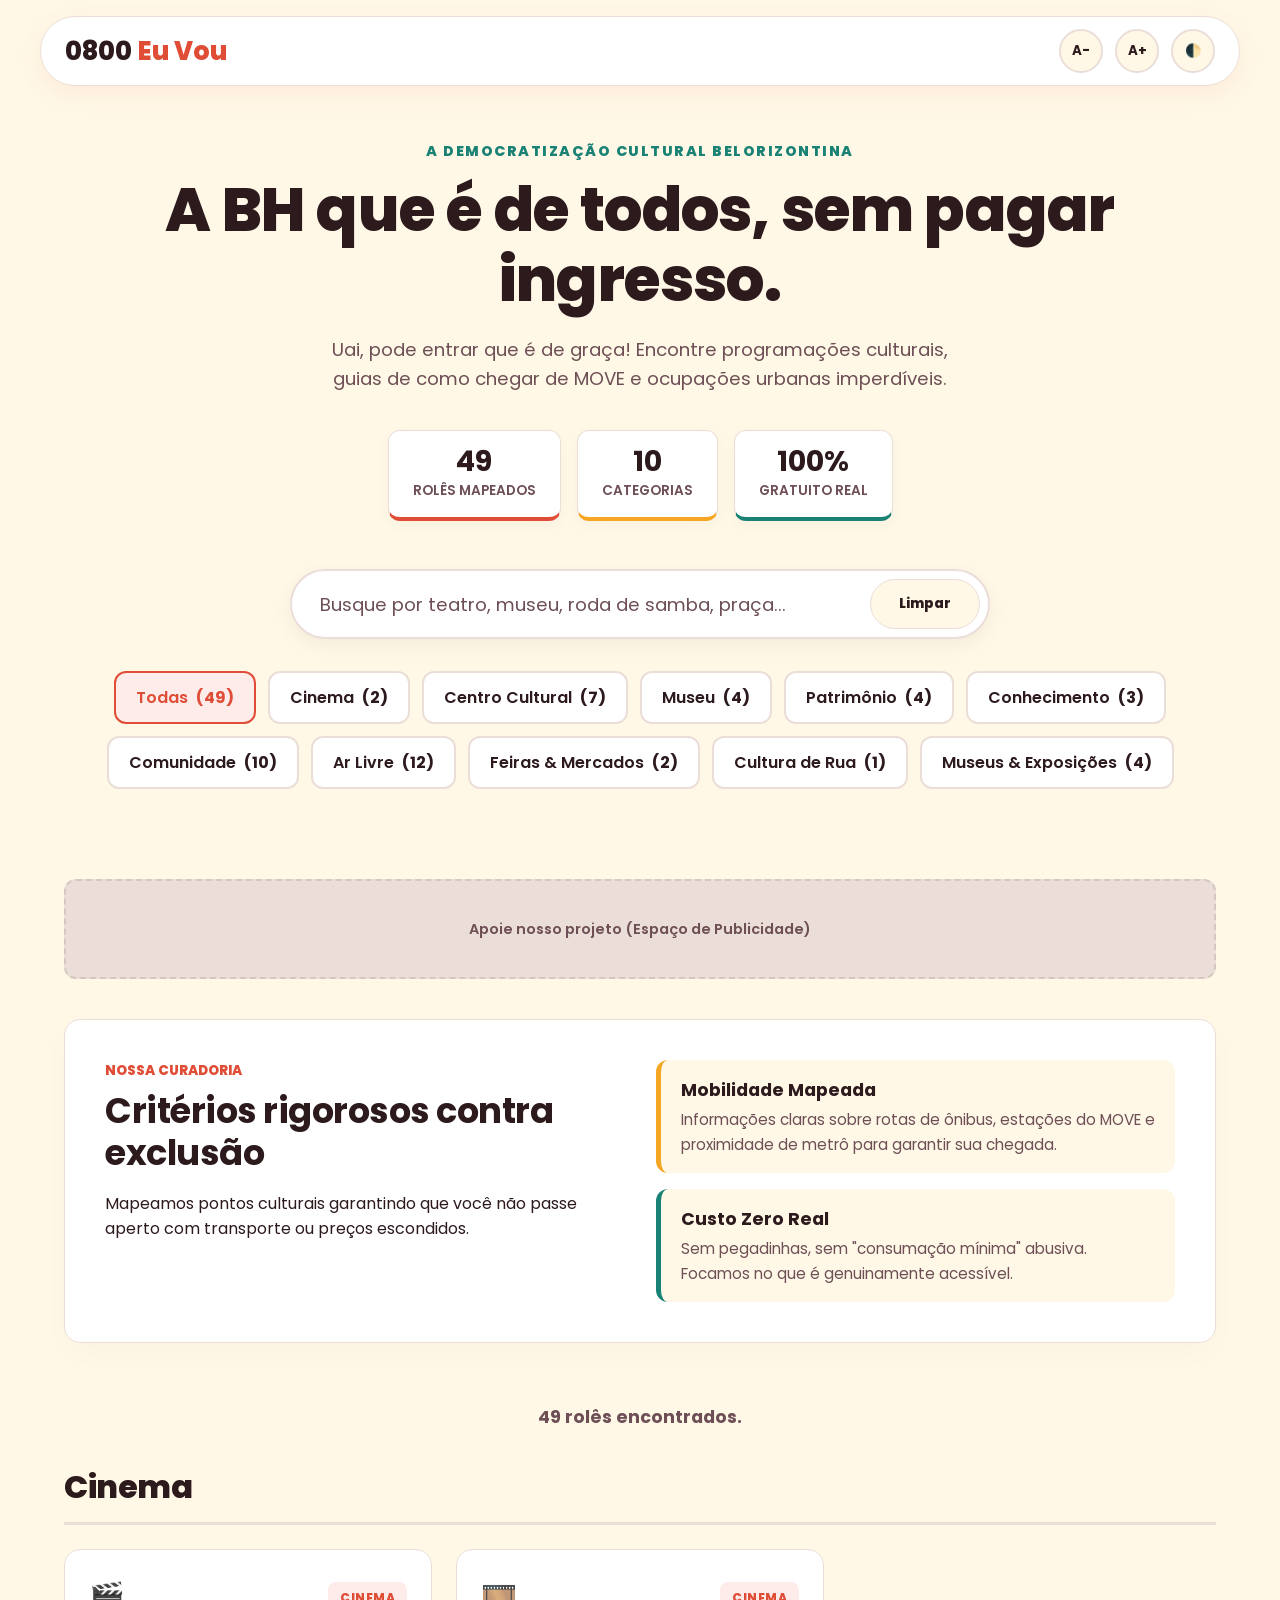
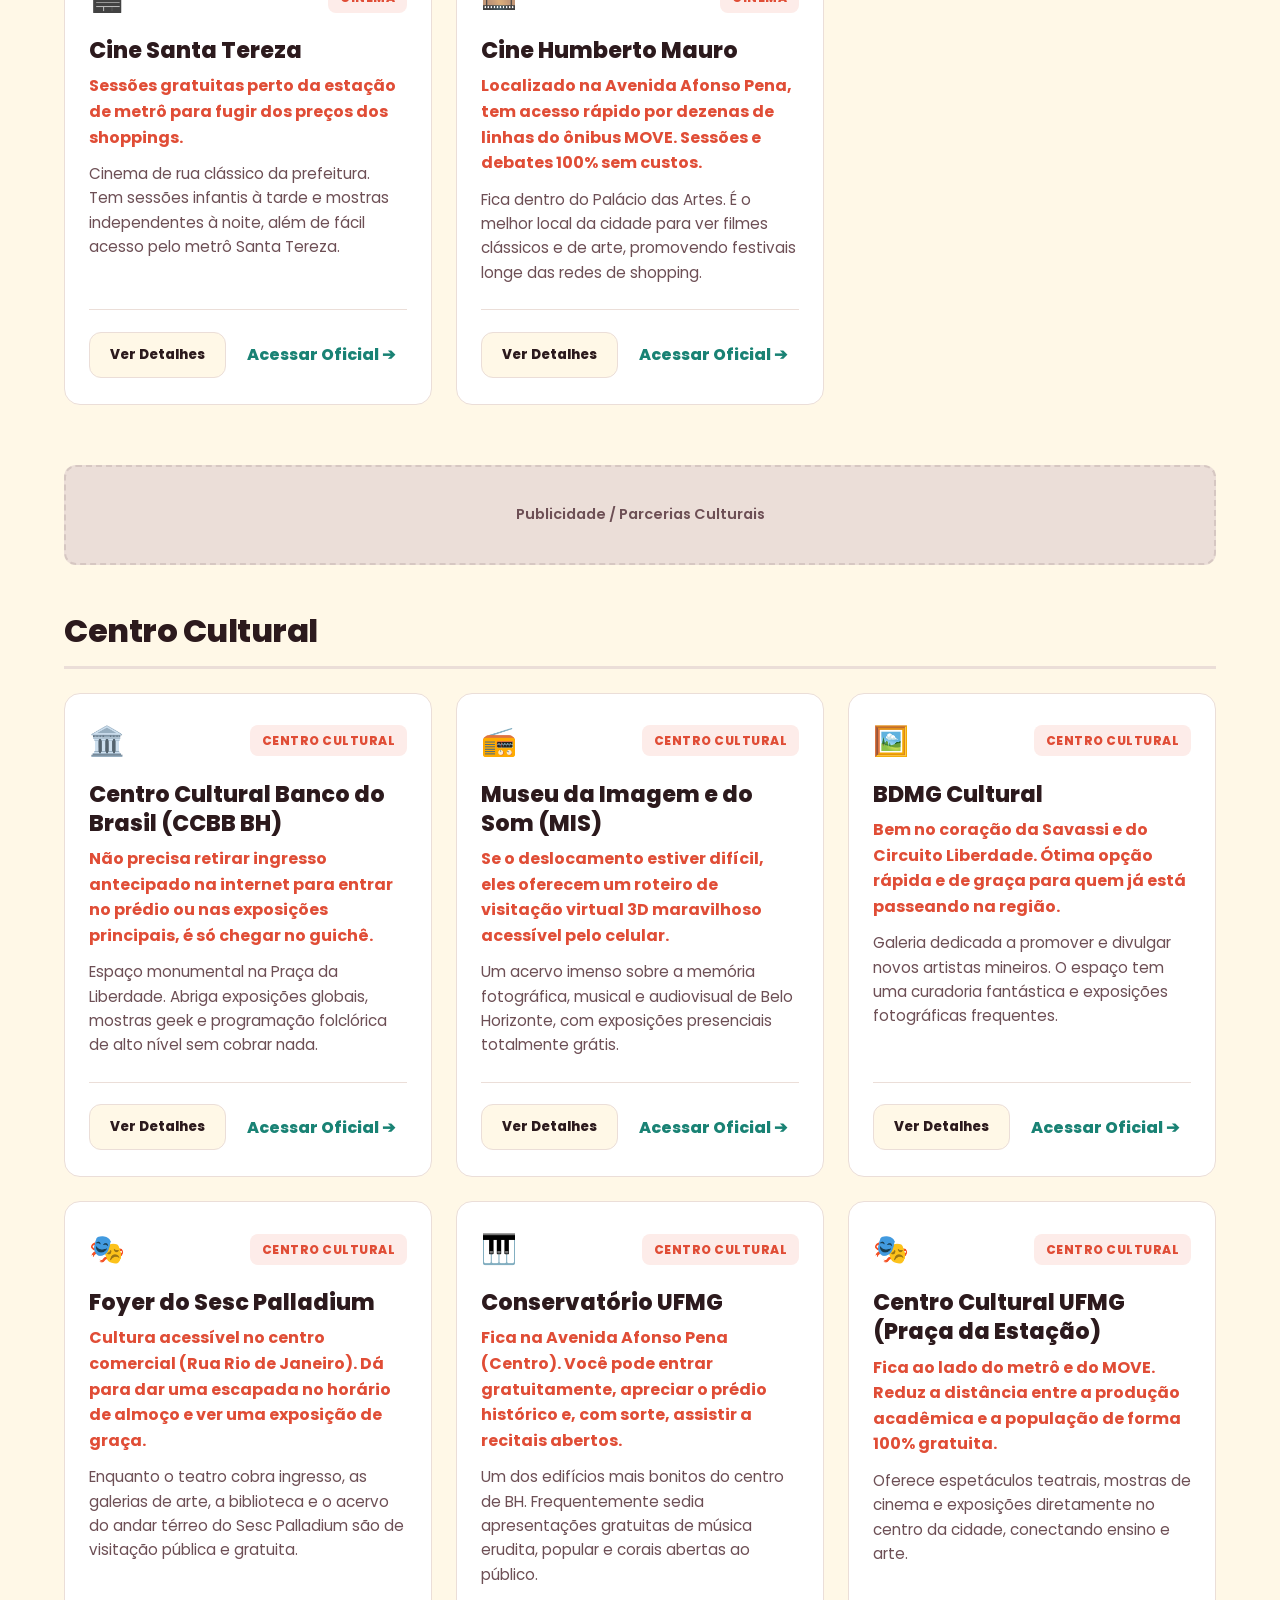
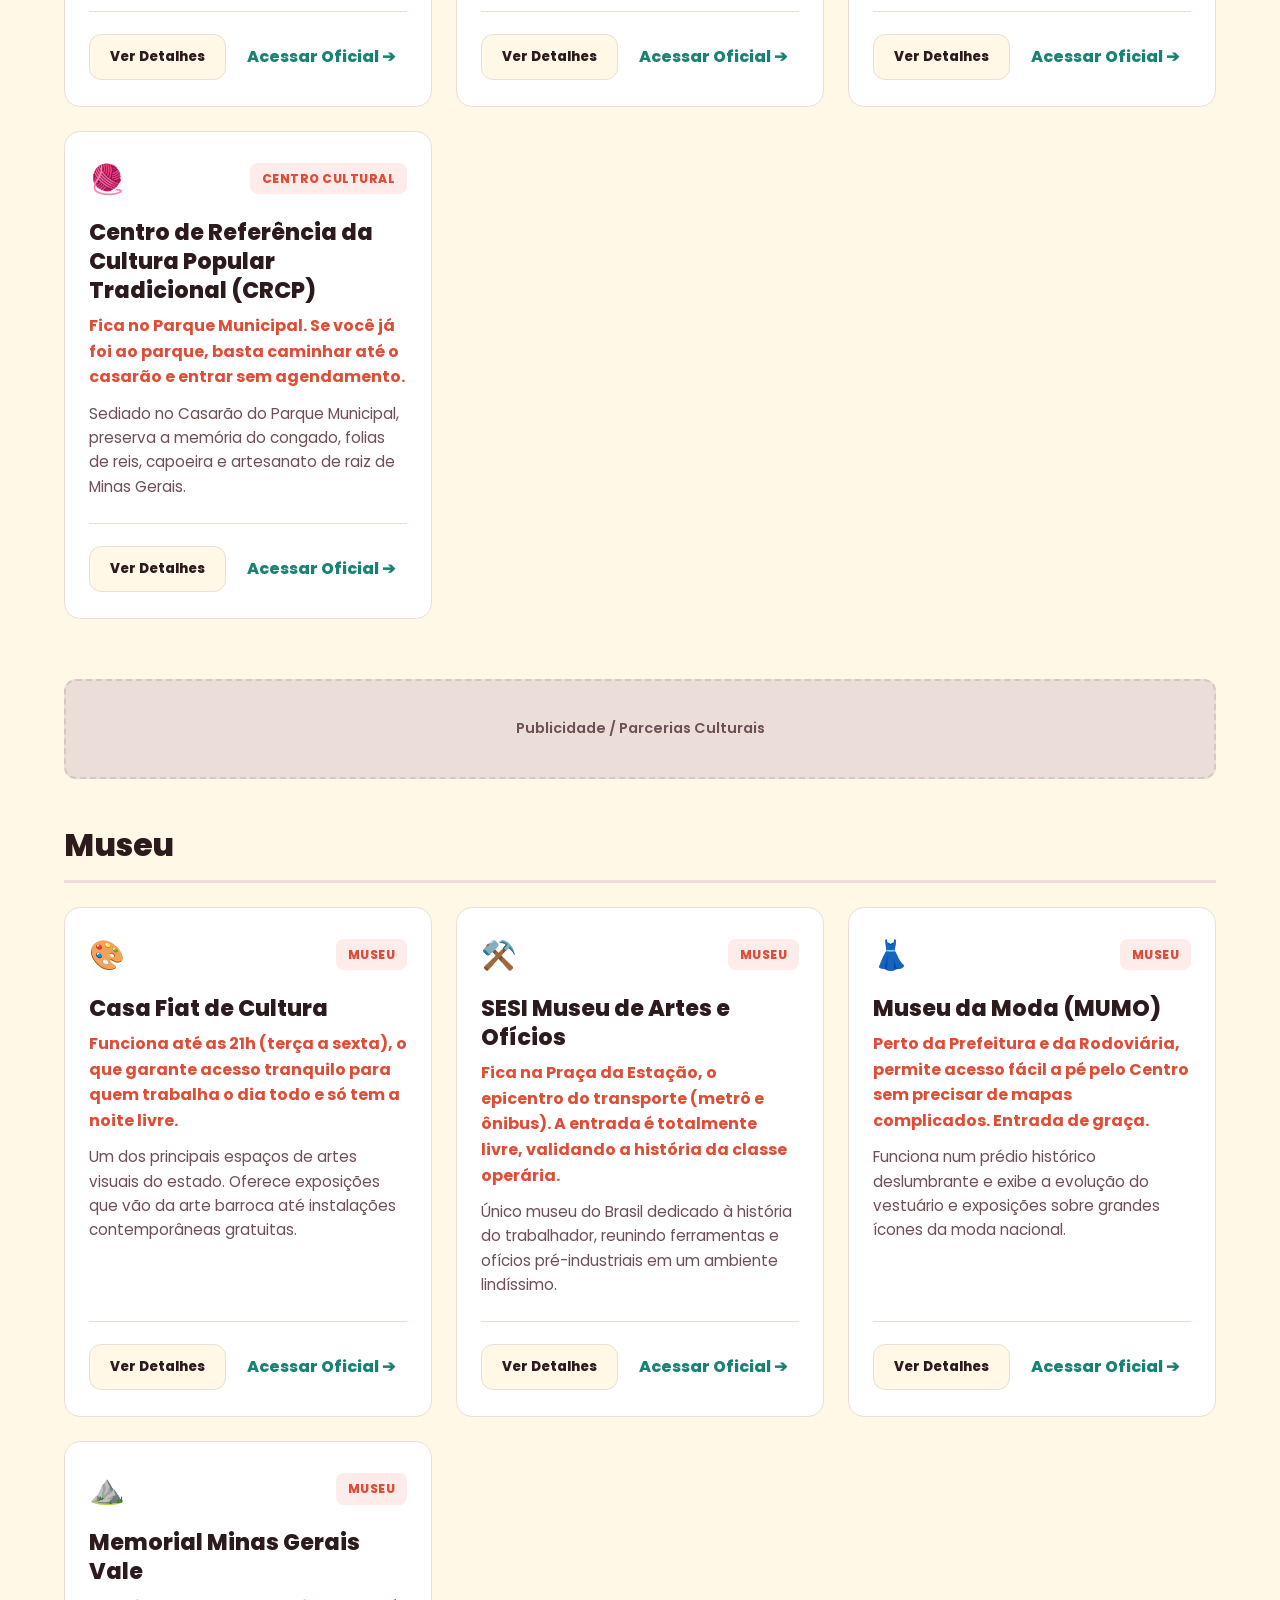
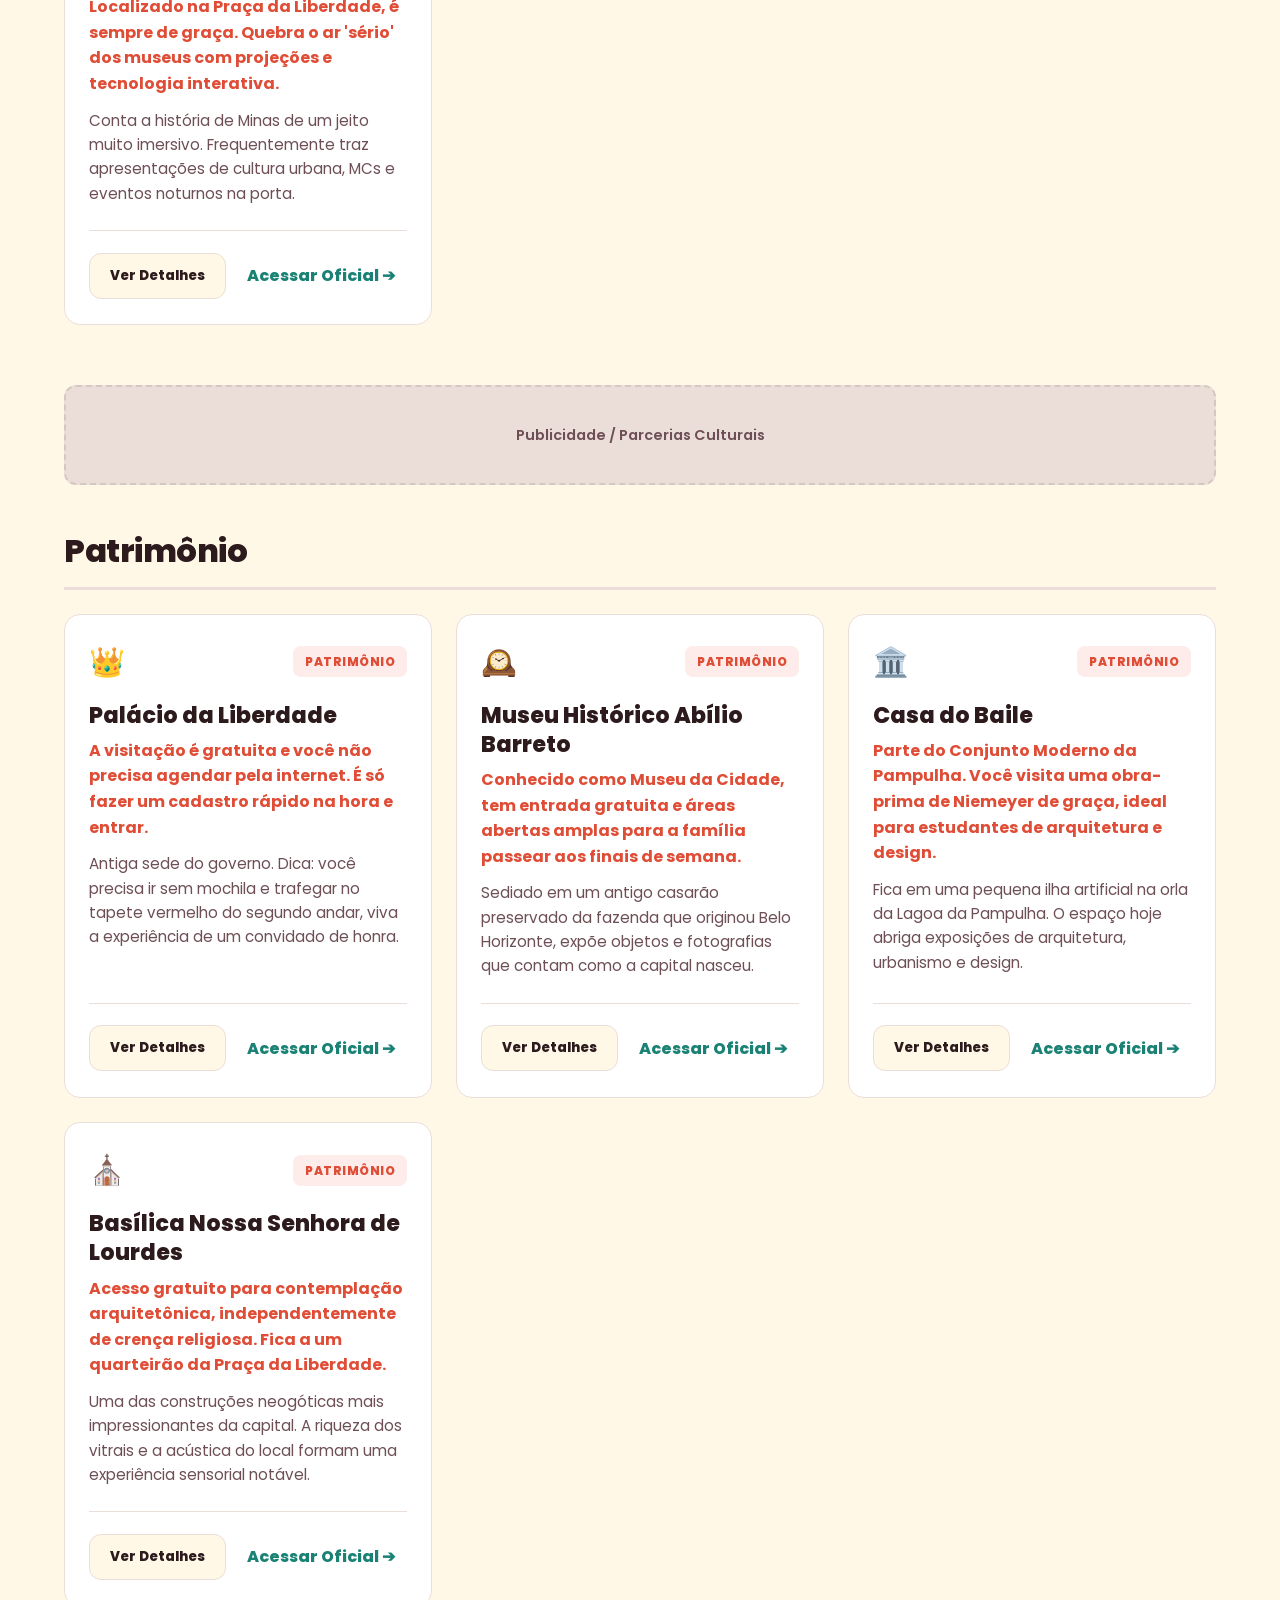
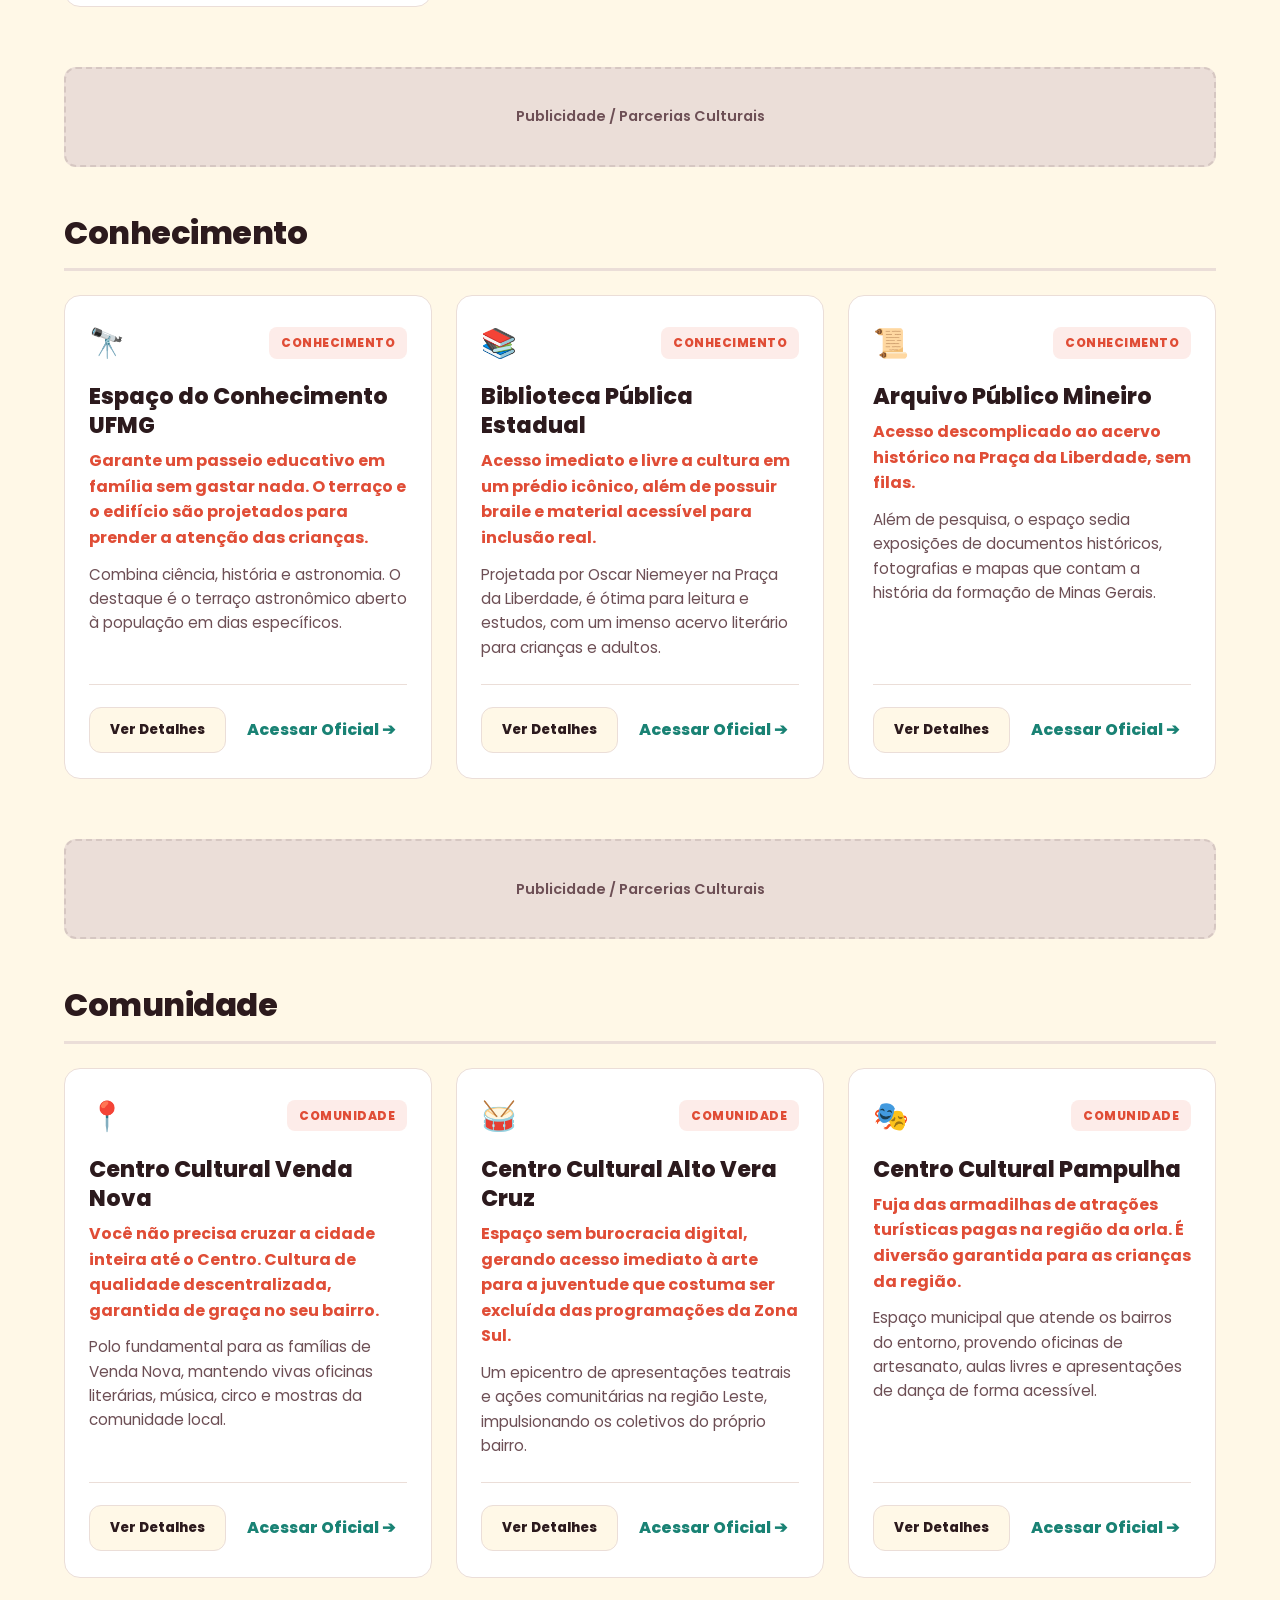
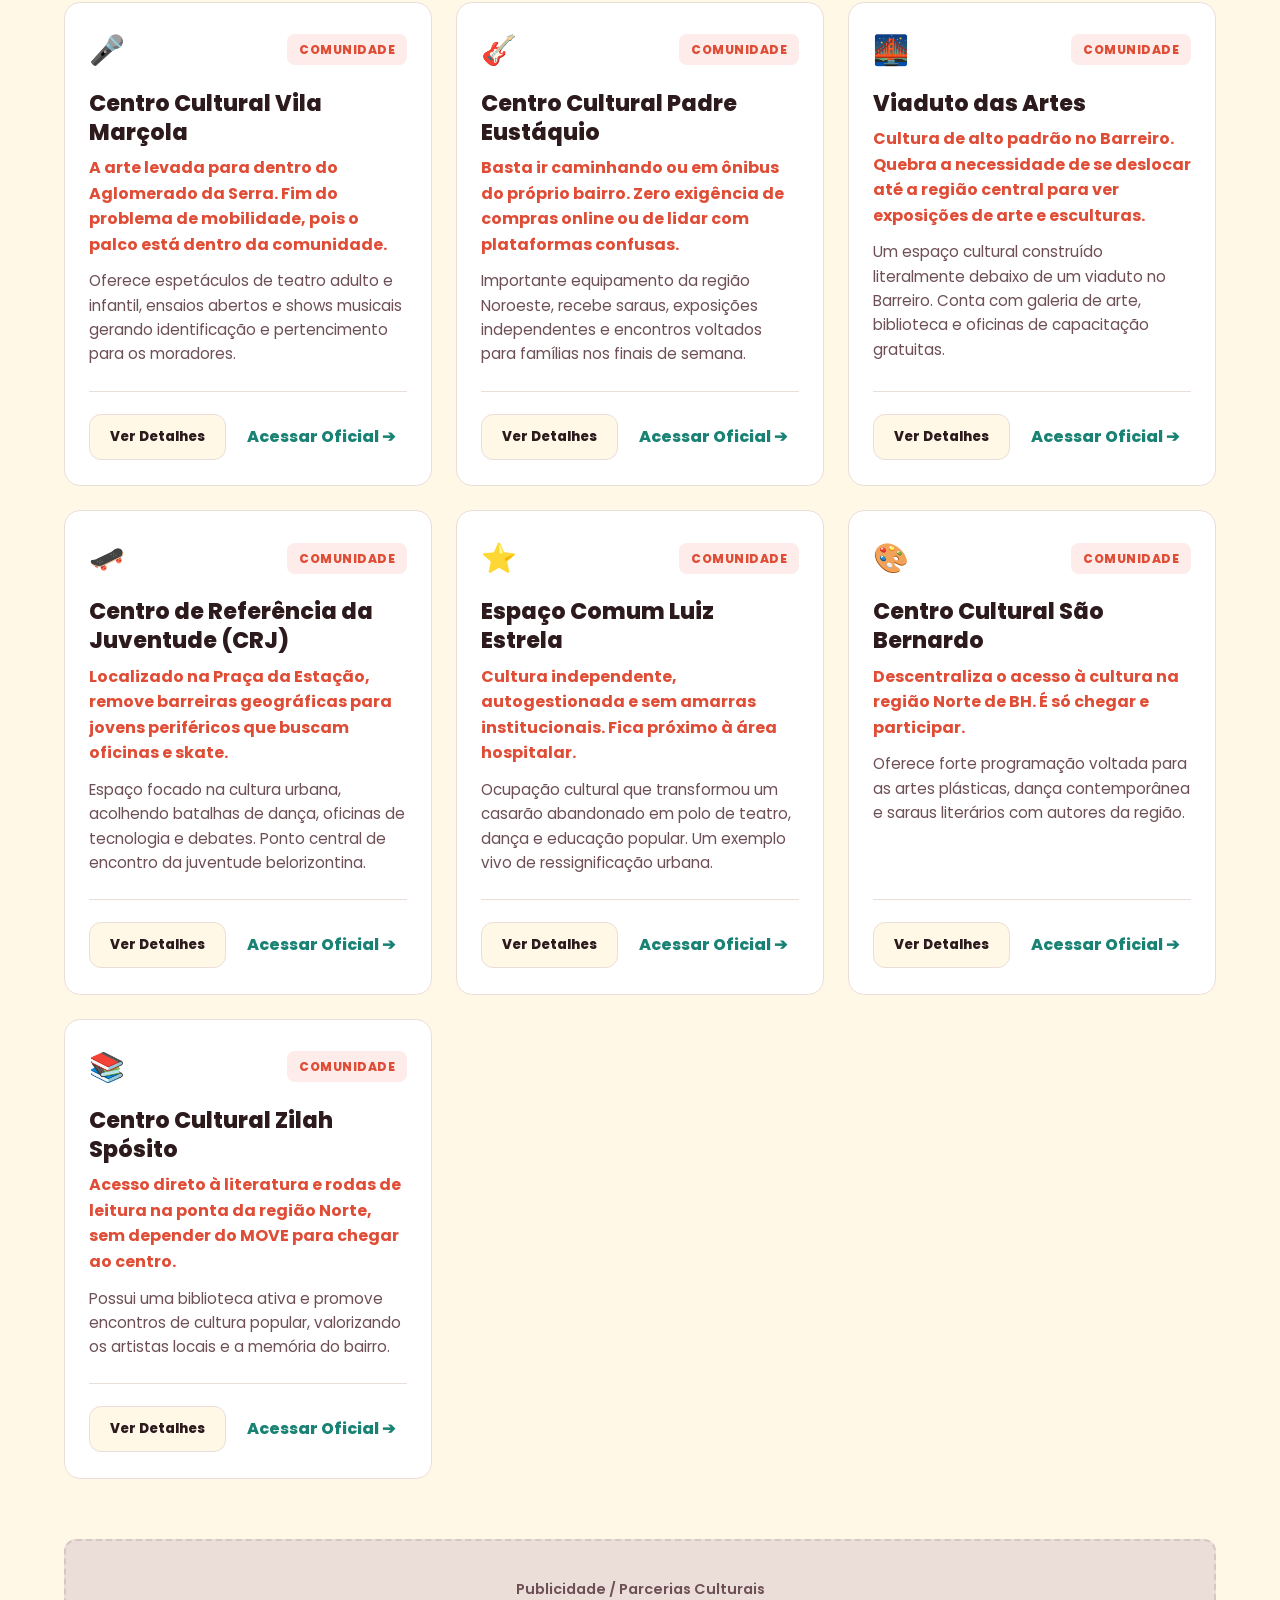
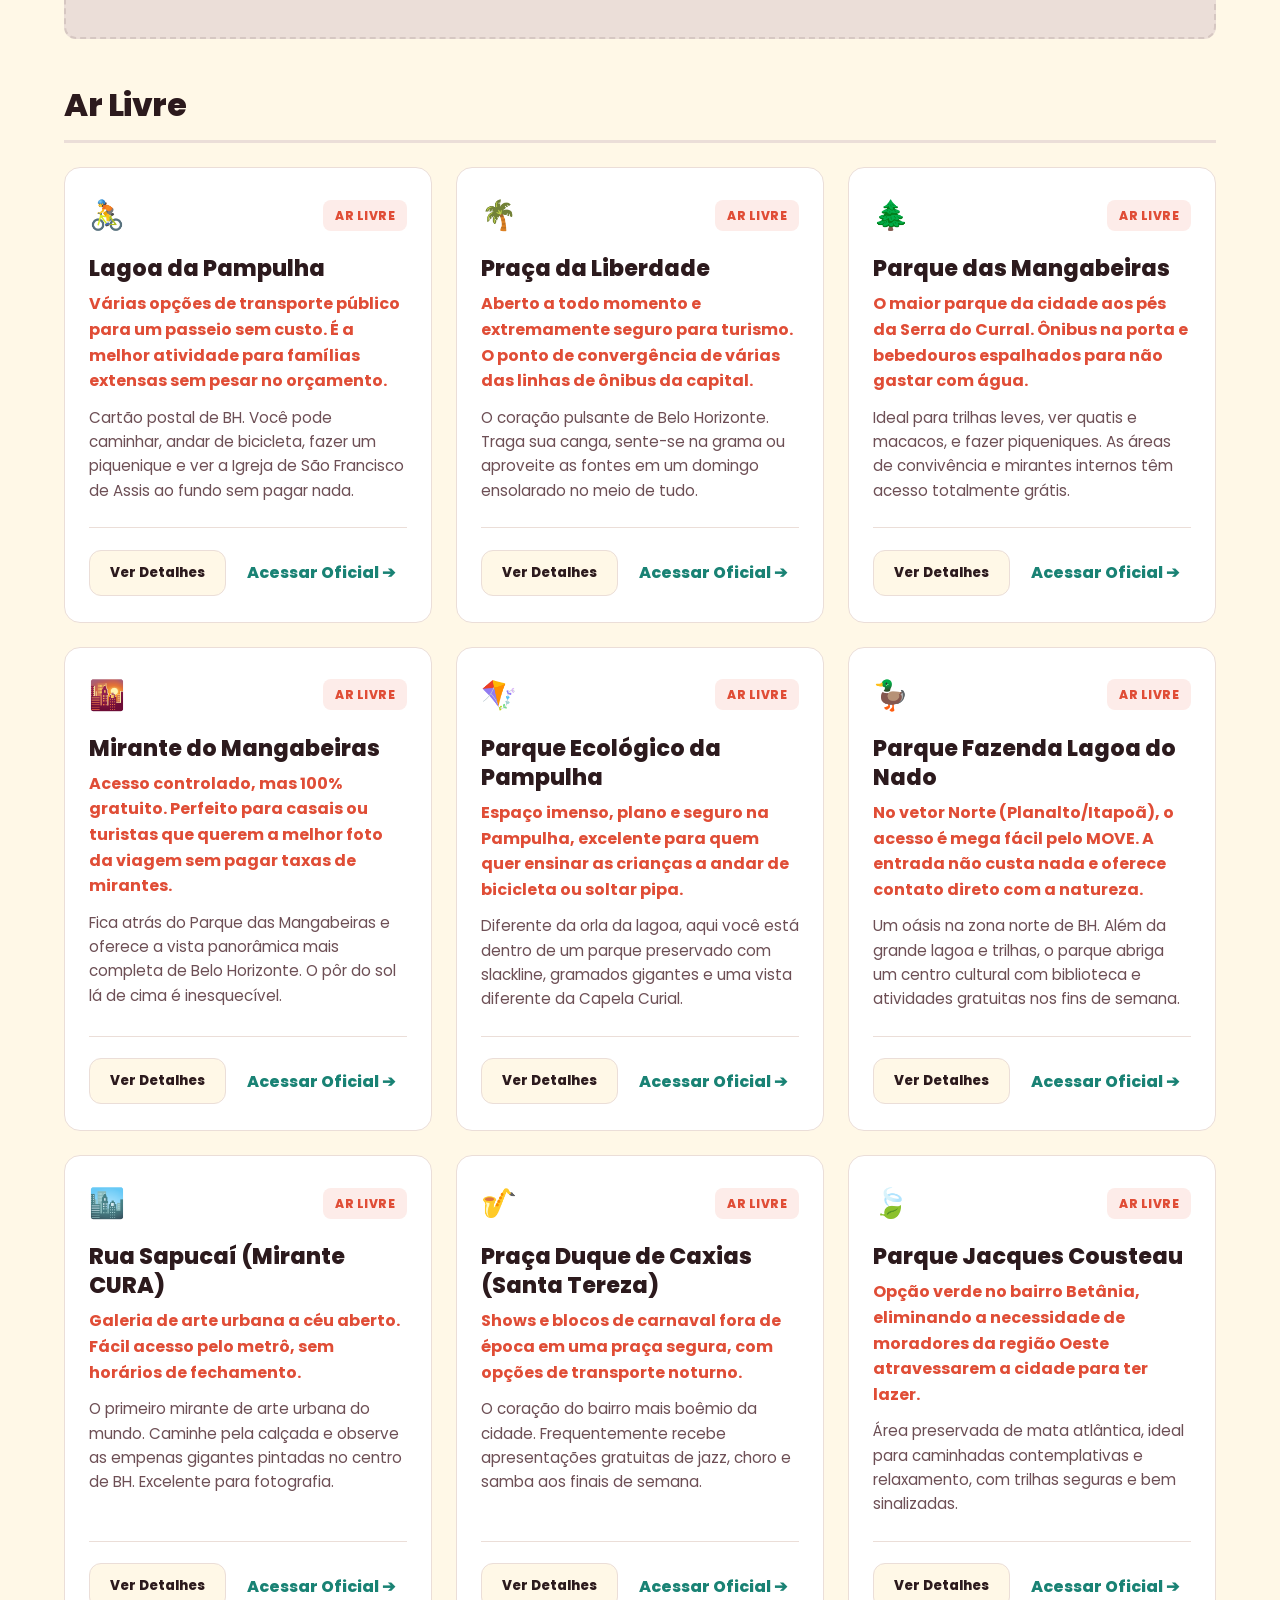
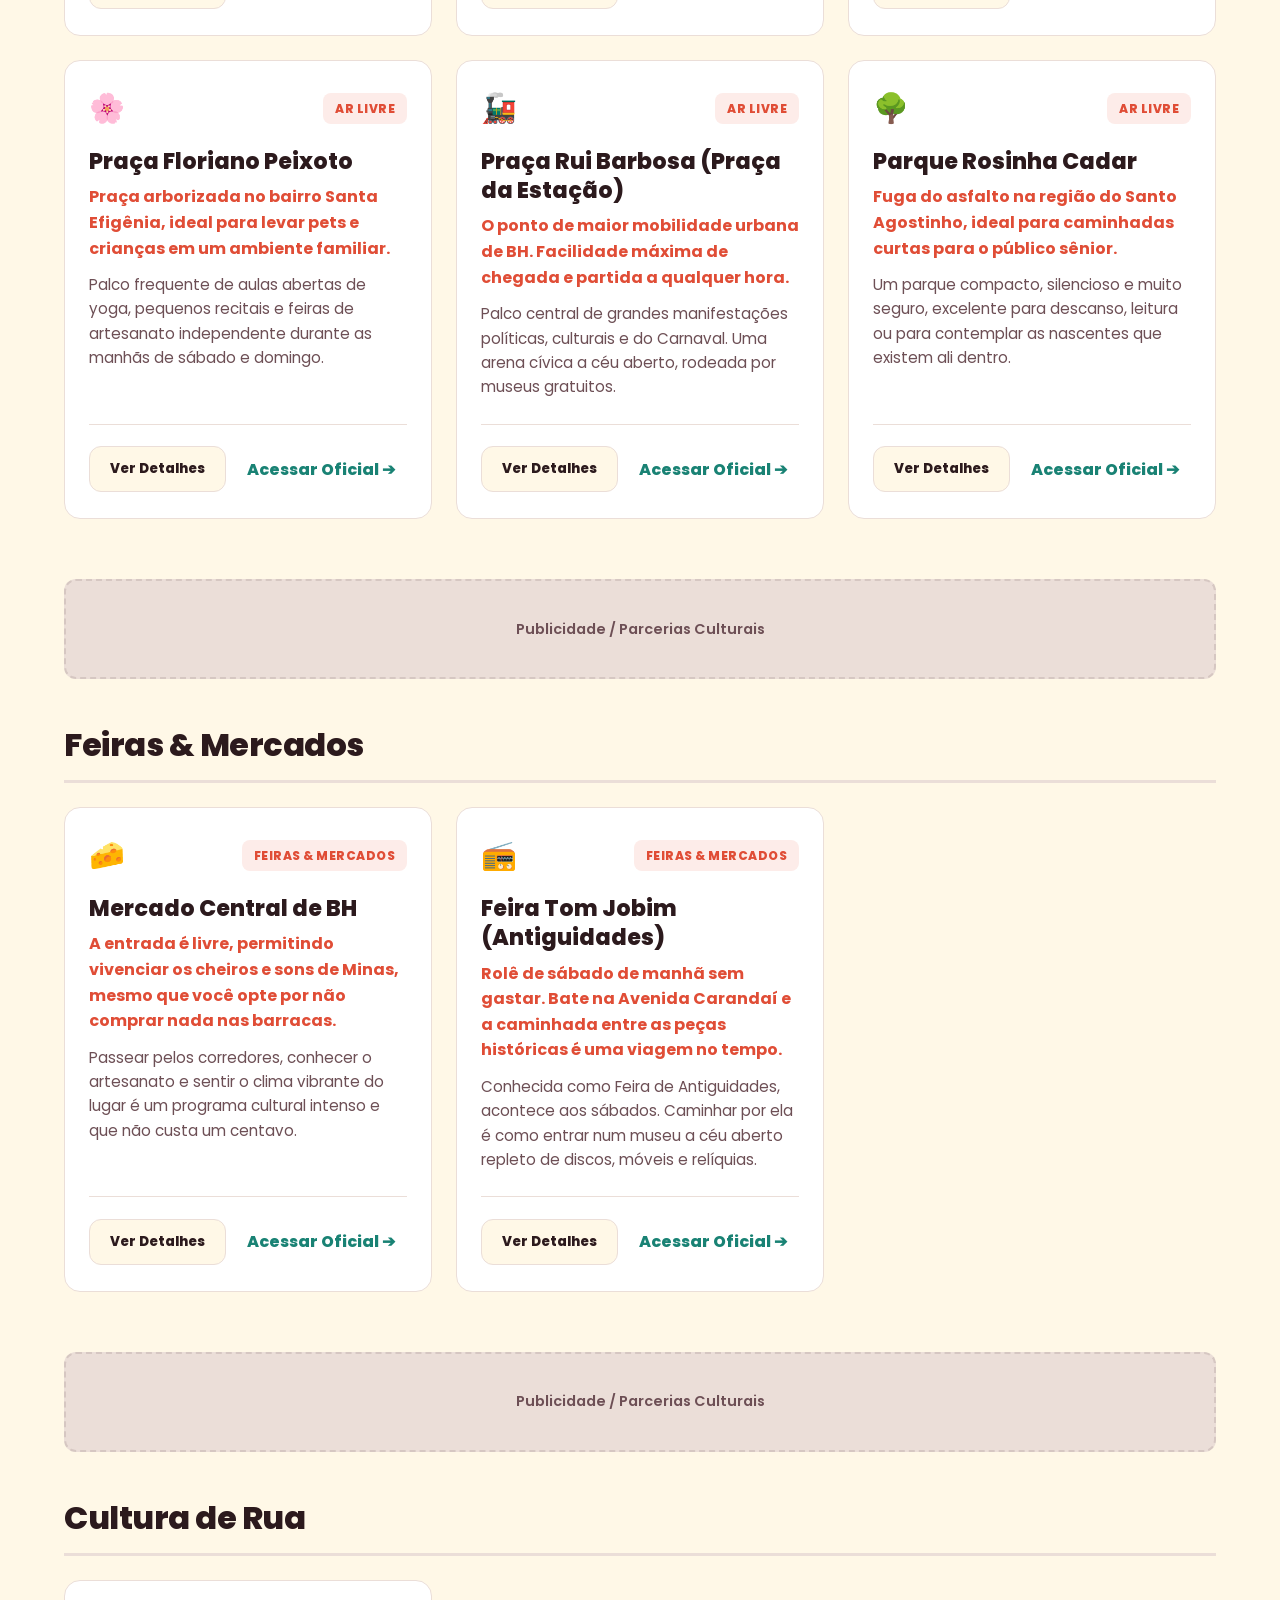
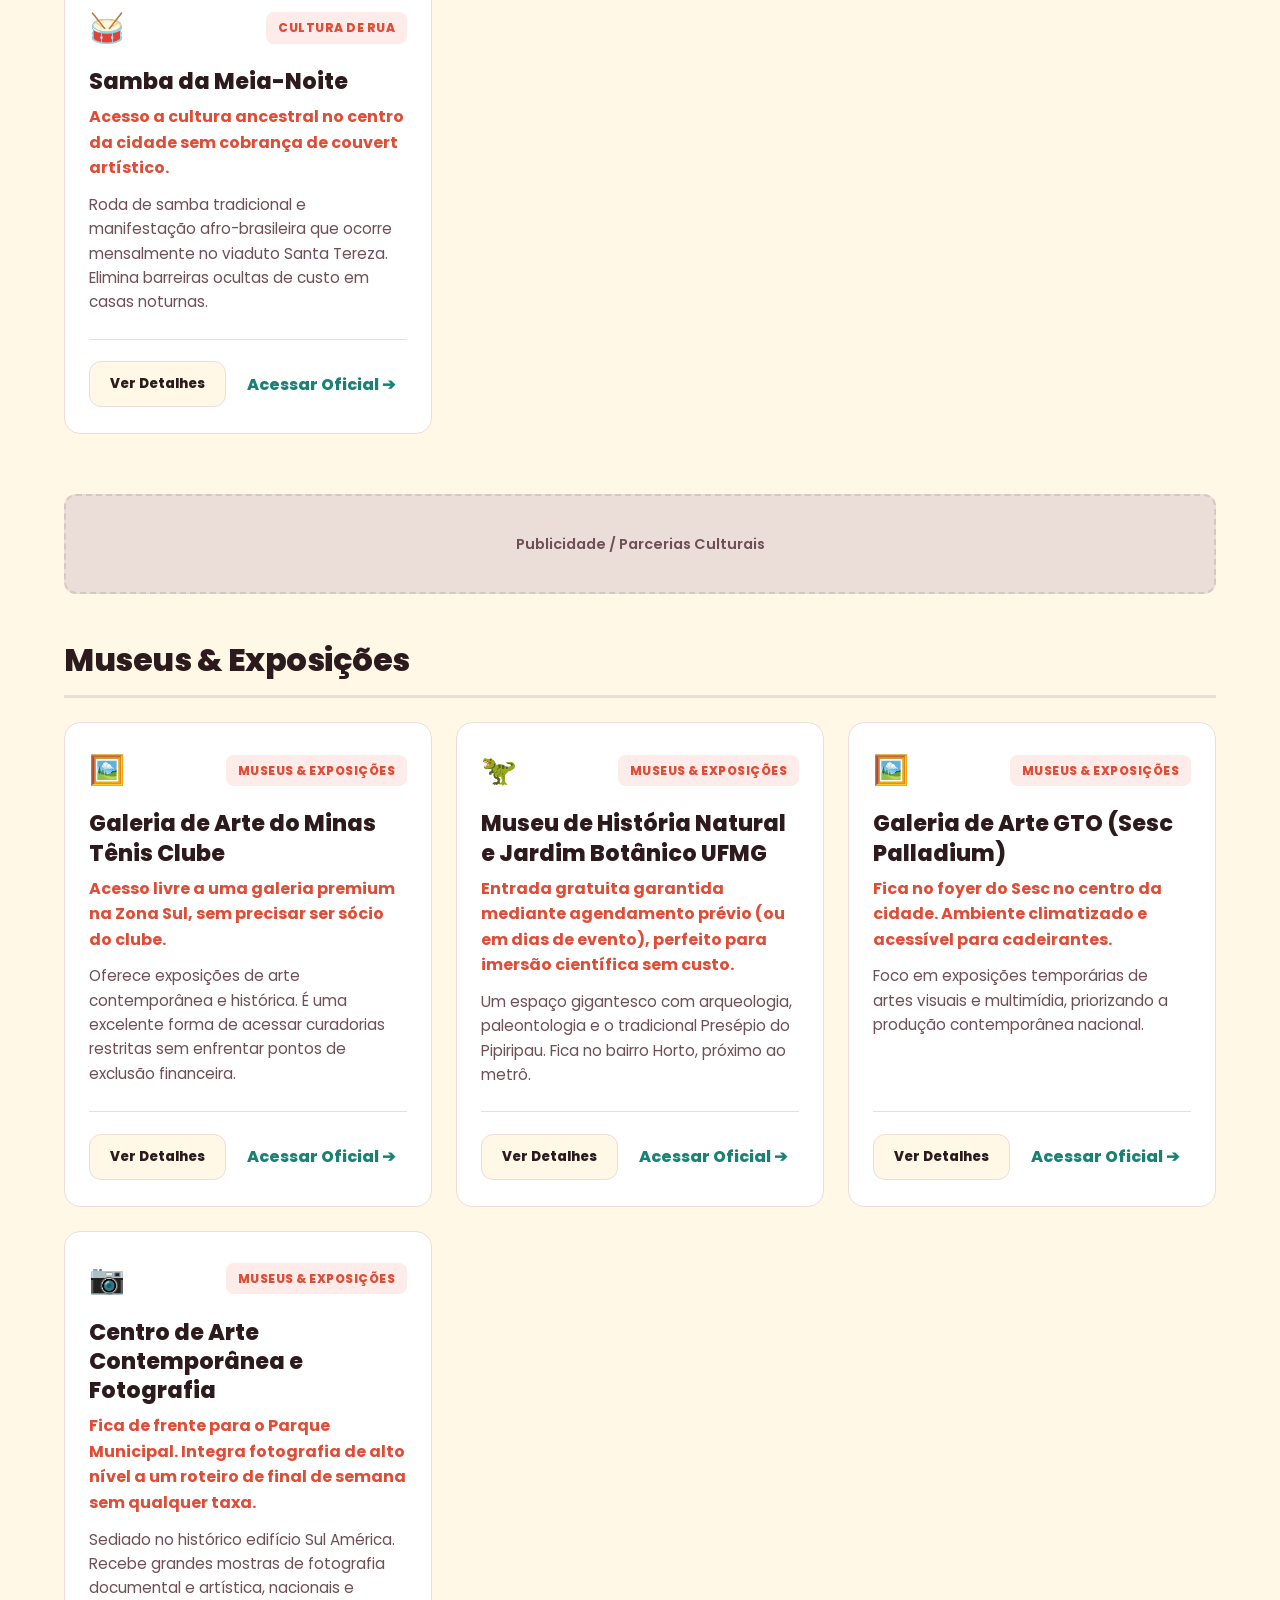
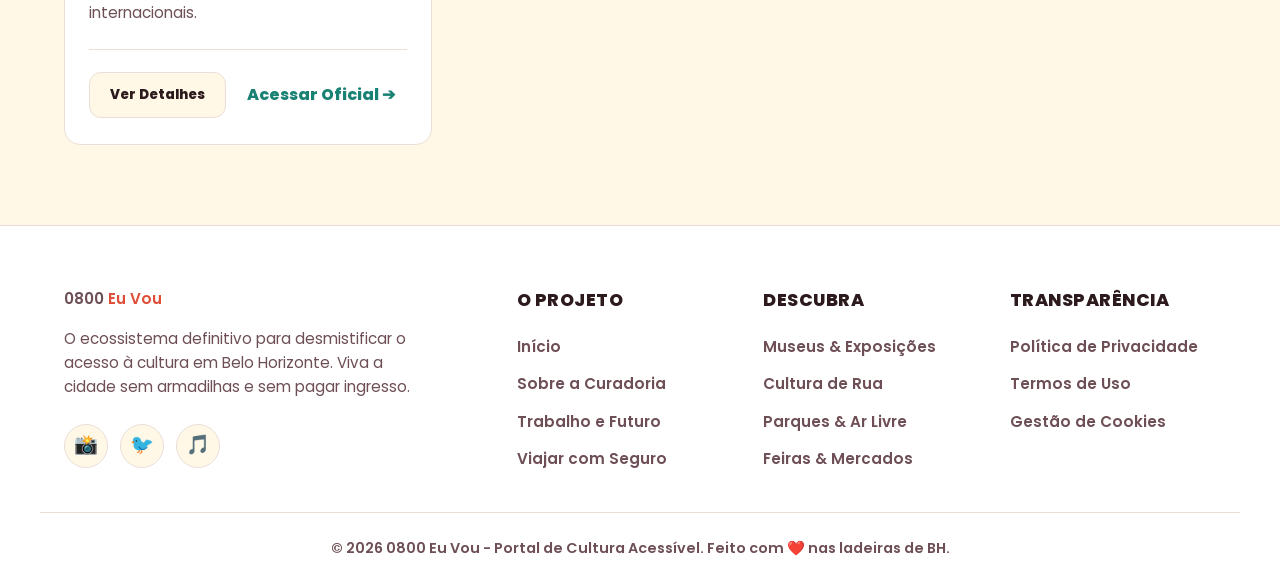
==== commit ecfbb546: "Update index.html" ====
--- a/index.html
+++ b/index.html
@@ -112,8 +112,8 @@
                 <ul>
                     <li><a href="index.html">Início</a></li>
                     <li><a href="sobre.html">Sobre a Curadoria</a></li>
-                    <li><a href="contato.html">Sugira um Rolê</a></li>
-                    <li><a href="parcerias.html">Anuncie / Parcerias</a></li>
+                    <li><a href="https://trabalhoefuturo.com/">Trabalho e Futuro</a></li>
+                    <li><a href="https://viajarcomseguro.com/">Viajar com Seguro</a></li>
                 </ul>
             </div>
 
--- a/style.css
+++ b/style.css
@@ -1,131 +1,767 @@
-@import url('https://fonts.googleapis.com/css2?family=Plus+Jakarta+Sans:wght@400;600;800&display=swap');
+@import url('https://fonts.googleapis.com/css2?family=Poppins:wght@400;600;800&display=swap');
 
 :root {
-  /* Paleta Claro - Tons de Pão de Queijo, Goiabada e Azulejo */
-  --bg-base: #FCF9F2;
+  /* Paleta Claro - "Caleidoscópio Mineiro" */
+  --bg-base: #FFF8E7; /* Creme de Pequi - Quente, não clínico */
   --card-bg: #FFFFFF;
-  --text-main: #2C1E16;
-  --text-muted: #735F53;
-  --accent-primary: #C3423F; /* Goiabada Vibrante */
-  --accent-secondary: #216869; /* Azulejo da Praça */
-  --accent-focus: #D96C6A;
-  --accent-soft: #FADBD8; /* Fundo suave quente */
-  --border-light: #E8E1D9;
+  --text-main: #2C1A1D; /* Marrom profundo */
+  --text-muted: #6D4F55;
+  
+  /* Sistema Policromático de Destaques */
+  --accent-primary: #E04D36; /* Goiabada Cascão */
+  --accent-secondary: #F5A623; /* Ouro / Mostarda */
+  --accent-tertiary: #198274; /* Esmeralda Mangabeiras */
+  
+  --accent-focus: #FF6B57;
+  --accent-soft: #FDECE9;
+  --border-light: #EBDED8;
   --radius-card: 16px;
   --radius-pill: 100px;
 }
 
 [data-theme="dark"] {
-  /* Paleta Escura - Boemia de Santa Tereza à Noite */
-  --bg-base: #1A1614;
-  --card-bg: #26211E;
-  --text-main: #F2EBE5;
-  --text-muted: #A69B93;
-  --border-light: #3F352E;
-  --accent-primary: #E07A5F;
-  --accent-soft: #3D2724;
-}
-
-* { box-sizing: border-box; margin: 0; padding: 0; font-family: 'Plus Jakarta Sans', sans-serif; }
-body { background-color: var(--bg-base); color: var(--text-main); line-height: 1.6; transition: background-color 0.3s, color 0.3s; }
-.container { max-width: 1200px; margin: 0 auto; padding: 0 24px; }
-.hidden { display: none !important; }
-
-/* Acessibilidade - Links de Pulo e Controles */
-.skip-link { position: absolute; top: -100px; left: 20px; background: var(--text-main); color: var(--bg-base); padding: 12px; z-index: 2000; border-radius: 8px; font-weight: 800; text-decoration: none; transition: top 0.2s; }
-.skip-link:focus { top: 20px; }
-.btn-a11y { background: var(--bg-base); border: 1px solid var(--border-light); color: var(--text-main); font-weight: 700; border-radius: 50%; width: 44px; height: 44px; cursor: pointer; transition: all 0.2s; display: flex; align-items: center; justify-content: center; }
-.btn-a11y:hover, .btn-a11y:focus { border-color: var(--accent-primary); color: var(--accent-primary); }
+  /* Paleta Escura - Noite na Savassi */
+  --bg-base: #1C1113; 
+  --card-bg: #2A191C;
+  --text-main: #FDF7F5;
+  --text-muted: #BBA59E;
+  --border-light: #42282C;
+  
+  --accent-primary: #FF7B73; 
+  --accent-secondary: #FFB74D;
+  --accent-tertiary: #4DB6AC;
+  --accent-soft: #4A2226;
+}
+
+* { 
+  box-sizing: border-box; 
+  margin: 0; 
+  padding: 0; 
+  font-family: 'Poppins', sans-serif; 
+}
+
+body { 
+  background-color: var(--bg-base); 
+  color: var(--text-main); 
+  line-height: 1.6; 
+  transition: background-color 0.3s, color 0.3s; 
+}
+
+.container { 
+  max-width: 1200px; 
+  margin: 0 auto; 
+  padding: 0 24px; 
+}
+
+.hidden { 
+  display: none !important; 
+}
+
+/* Acessibilidade */
+.skip-link { 
+  position: absolute; 
+  top: -100px; 
+  left: 20px; 
+  background: var(--accent-tertiary); 
+  color: #FFFFFF; 
+  padding: 12px; 
+  z-index: 2000; 
+  border-radius: 8px; 
+  font-weight: 800; 
+  text-decoration: none; 
+  transition: top 0.2s; 
+}
+
+.skip-link:focus { 
+  top: 20px; 
+}
+
+.btn-a11y { 
+  background: var(--bg-base); 
+  border: 2px solid var(--border-light); 
+  color: var(--text-main); 
+  font-weight: 700; 
+  border-radius: 50%; 
+  width: 44px; 
+  height: 44px; 
+  cursor: pointer; 
+  transition: all 0.2s; 
+  display: flex; 
+  align-items: center; 
+  justify-content: center; 
+}
+
+.btn-a11y:hover, .btn-a11y:focus { 
+  border-color: var(--accent-secondary); 
+  color: var(--accent-primary); 
+}
 
 /* Cabeçalho */
-.cabecalho-site { position: sticky; top: 16px; z-index: 100; margin: 0 24px; }
-.nav-bar { background: var(--card-bg); border: 1px solid var(--border-light); border-radius: var(--radius-pill); padding: 12px 24px; display: flex; justify-content: space-between; align-items: center; box-shadow: 0 4px 20px rgba(0,0,0,0.05); }
-.logotipo { font-size: 1.5rem; font-weight: 800; color: var(--text-main); text-decoration: none; display: flex; align-items: center; gap: 4px;}
-.logotipo span { color: var(--accent-primary); }
-.controles-a11y { display: flex; gap: 8px; }
+.cabecalho-site { 
+  position: sticky; 
+  top: 16px; 
+  z-index: 100; 
+  margin: 0 24px; 
+}
+
+.nav-bar { 
+  background: var(--card-bg); 
+  border: 1px solid var(--border-light); 
+  border-radius: var(--radius-pill); 
+  padding: 12px 24px; 
+  display: flex; 
+  justify-content: space-between; 
+  align-items: center; 
+  box-shadow: 0 8px 24px rgba(224, 77, 54, 0.08); 
+}
+
+.logotipo { 
+  font-size: 1.6rem; 
+  font-weight: 800; 
+  color: var(--text-main); 
+  text-decoration: none; 
+  display: flex; 
+  align-items: center; 
+  gap: 6px;
+}
+
+.logotipo span { 
+  color: var(--accent-primary); 
+}
+
+.controles-a11y { 
+  display: flex; 
+  gap: 12px; 
+}
 
 /* Hero Section */
-.hero { text-align: center; padding: 60px 0 40px; }
-.hero-kicker { color: var(--accent-primary); font-weight: 800; text-transform: uppercase; letter-spacing: 1px; font-size: 0.9rem; margin-bottom: 12px; }
-.hero-title { font-size: clamp(2rem, 5vw, 3.5rem); font-weight: 800; color: var(--text-main); margin-bottom: 16px; line-height: 1.2; }
-.hero-subtitle { font-size: 1.1rem; color: var(--text-muted); max-width: 600px; margin: 0 auto 32px; }
-.hero-metricas { display: flex; justify-content: center; flex-wrap: wrap; gap: 16px; margin-bottom: 40px; }
-.metrica-card { background: var(--card-bg); border: 1px solid var(--border-light); border-radius: 12px; padding: 16px 24px; border-bottom: 4px solid var(--accent-primary); display: flex; flex-direction: column; align-items: center; min-width: 140px; box-shadow: 0 2px 10px rgba(0,0,0,0.02); }
-.metrica-card strong { font-size: 1.8rem; color: var(--text-main); line-height: 1; margin-bottom: 4px; }
-.metrica-card small { color: var(--text-muted); font-size: 0.85rem; font-weight: 600; text-transform: uppercase; }
-
-/* Busca & Filtros (Bento Grid) */
-.busca-form { display: flex; max-width: 700px; margin: 0 auto; background: var(--card-bg); border: 2px solid var(--border-light); border-radius: var(--radius-pill); padding: 6px; box-shadow: 0 4px 15px rgba(0,0,0,0.04); transition: border-color 0.3s; }
-.busca-form:focus-within { border-color: var(--accent-primary); }
-.busca-form input { flex: 1; border: none; background: transparent; padding: 0 20px; font-size: 1.1rem; color: var(--text-main); outline: none; }
-.busca-form input::placeholder { color: var(--text-muted); }
-.btn-busca { background: var(--bg-base); border: 1px solid var(--border-light); padding: 12px 24px; border-radius: var(--radius-pill); cursor: pointer; font-weight: 700; color: var(--text-main); transition: all 0.2s; }
-.btn-busca:hover { background: var(--border-light); }
-.bento-grid-container { display: flex; flex-wrap: wrap; justify-content: center; gap: 12px; margin-top: 32px; }
-.bento-card { background: var(--card-bg); border: 1px solid var(--border-light); padding: 12px 20px; border-radius: 12px; cursor: pointer; display: flex; gap: 8px; align-items: center; color: var(--text-main); font-weight: 600; font-size: 1rem; transition: all 0.2s; }
-.bento-card:hover { border-color: var(--accent-focus); }
-.bento-card[aria-pressed="true"] { border-color: var(--accent-primary); background: var(--accent-soft); color: var(--accent-primary); }
+.hero { 
+  text-align: center; 
+  padding: 70px 0 50px; 
+}
+
+.hero-kicker { 
+  color: var(--accent-tertiary); 
+  font-weight: 800; 
+  text-transform: uppercase; 
+  letter-spacing: 1.5px; 
+  font-size: 0.9rem; 
+  margin-bottom: 12px; 
+}
+
+.hero-title { 
+  font-size: clamp(2.2rem, 5vw, 3.8rem); 
+  font-weight: 800; 
+  color: var(--text-main); 
+  margin-bottom: 20px; 
+  line-height: 1.15; 
+  letter-spacing: -0.8px;
+}
+
+.hero-subtitle { 
+  font-size: 1.15rem; 
+  color: var(--text-muted); 
+  max-width: 650px; 
+  margin: 0 auto 36px; 
+}
+
+.hero-metricas { 
+  display: flex; 
+  justify-content: center; 
+  flex-wrap: wrap; 
+  gap: 16px; 
+  margin-bottom: 48px; 
+}
+
+/* Aplicando policromia sutil nas métricas */
+.metrica-card { 
+  background: var(--card-bg); 
+  border: 1px solid var(--border-light); 
+  border-radius: 12px; 
+  padding: 16px 24px; 
+  display: flex; 
+  flex-direction: column; 
+  align-items: center; 
+  min-width: 140px; 
+  box-shadow: 0 4px 15px rgba(0,0,0,0.03); 
+}
+
+.metrica-card:nth-child(1) { border-bottom: 4px solid var(--accent-primary); }
+.metrica-card:nth-child(2) { border-bottom: 4px solid var(--accent-secondary); }
+.metrica-card:nth-child(3) { border-bottom: 4px solid var(--accent-tertiary); }
+
+.metrica-card strong { 
+  font-size: 1.8rem; 
+  color: var(--text-main); 
+  line-height: 1; 
+  margin-bottom: 4px; 
+}
+
+.metrica-card small { 
+  color: var(--text-muted); 
+  font-size: 0.85rem; 
+  font-weight: 600; 
+  text-transform: uppercase; 
+}
+
+/* Busca & Filtros */
+.busca-form { 
+  display: flex; 
+  max-width: 700px; 
+  margin: 0 auto; 
+  background: var(--card-bg); 
+  border: 2px solid var(--border-light); 
+  border-radius: var(--radius-pill); 
+  padding: 8px; 
+  box-shadow: 0 6px 20px rgba(0,0,0,0.05); 
+  transition: all 0.3s ease; 
+}
+
+.busca-form:focus-within { 
+  border-color: var(--accent-secondary); 
+  box-shadow: 0 8px 25px rgba(245, 166, 35, 0.15);
+}
+
+.busca-form input { 
+  flex: 1; 
+  border: none; 
+  background: transparent; 
+  padding: 0 20px; 
+  font-size: 1.15rem; 
+  color: var(--text-main); 
+  outline: none; 
+}
+
+.busca-form input::placeholder { 
+  color: var(--text-muted); 
+}
+
+.btn-busca { 
+  background: var(--bg-base); 
+  border: 1px solid var(--border-light); 
+  padding: 14px 28px; 
+  border-radius: var(--radius-pill); 
+  cursor: pointer; 
+  font-weight: 800; 
+  color: var(--text-main); 
+  transition: all 0.2s; 
+}
+
+.btn-busca:hover { 
+  background: var(--accent-secondary); 
+  color: #FFF;
+  border-color: var(--accent-secondary);
+}
+
+.bento-grid-container { 
+  display: flex; 
+  flex-wrap: wrap; 
+  justify-content: center; 
+  gap: 12px; 
+  margin-top: 32px; 
+}
+
+.bento-card { 
+  background: var(--card-bg); 
+  border: 2px solid var(--border-light); 
+  padding: 12px 20px; 
+  border-radius: 12px; 
+  cursor: pointer; 
+  display: flex; 
+  gap: 8px; 
+  align-items: center; 
+  color: var(--text-main); 
+  font-weight: 600; 
+  font-size: 1rem; 
+  transition: all 0.2s; 
+}
+
+.bento-card:hover { 
+  border-color: var(--accent-tertiary); 
+  transform: translateY(-2px);
+}
+
+.bento-card[aria-pressed="true"] { 
+  border-color: var(--accent-primary); 
+  background: var(--accent-soft); 
+  color: var(--accent-primary); 
+}
 
 /* Curadoria e Ads */
-.area-adsense { background: var(--border-light); text-align: center; border-radius: 12px; min-height: 100px; display: flex; justify-content: center; align-items: center; margin: 40px 0; border: 1px dashed var(--text-muted); }
-.ads-label { color: var(--text-muted); font-size: 0.9rem; font-weight: 600; }
-.painel-curadoria { display: grid; grid-template-columns: 1fr 1fr; gap: 32px; margin-bottom: 60px; background: var(--card-bg); padding: 40px; border-radius: var(--radius-card); border: 1px solid var(--border-light); }
-.section-kicker { color: var(--accent-primary); font-weight: 800; text-transform: uppercase; font-size: 0.85rem; margin-bottom: 8px; }
-.painel-curadoria h2 { font-size: 2rem; margin-bottom: 16px; line-height: 1.2; }
-.criterios-lista { list-style: none; display: flex; flex-direction: column; gap: 16px; }
-.criterio-card { display: flex; flex-direction: column; background: var(--bg-base); padding: 16px; border-radius: 12px; border-left: 4px solid var(--accent-primary); }
-.criterio-card strong { font-size: 1.1rem; margin-bottom: 4px; }
-.criterio-card span { color: var(--text-muted); font-size: 0.95rem; }
+.area-adsense { 
+  background: var(--border-light); 
+  text-align: center; 
+  border-radius: 12px; 
+  min-height: 100px; 
+  display: flex; 
+  justify-content: center; 
+  align-items: center; 
+  margin: 40px 0; 
+  border: 2px dashed #D6C7C2; 
+}
+
+.ads-label { 
+  color: var(--text-muted); 
+  font-size: 0.9rem; 
+  font-weight: 600; 
+}
+
+.painel-curadoria { 
+  display: grid; 
+  grid-template-columns: 1fr 1fr; 
+  gap: 32px; 
+  margin-bottom: 60px; 
+  background: var(--card-bg); 
+  padding: 40px; 
+  border-radius: var(--radius-card); 
+  border: 1px solid var(--border-light); 
+  box-shadow: 0 10px 30px rgba(0,0,0,0.02);
+}
+
+.section-kicker { 
+  color: var(--accent-primary); 
+  font-weight: 800; 
+  text-transform: uppercase; 
+  font-size: 0.85rem; 
+  margin-bottom: 8px; 
+}
+
+.painel-curadoria h2 { 
+  font-size: 2.2rem; 
+  margin-bottom: 16px; 
+  line-height: 1.2; 
+  letter-spacing: -0.5px;
+}
+
+.criterios-lista { 
+  list-style: none; 
+  display: flex; 
+  flex-direction: column; 
+  gap: 16px; 
+}
+
+.criterio-card { 
+  display: flex; 
+  flex-direction: column; 
+  background: var(--bg-base); 
+  padding: 16px 20px; 
+  border-radius: 12px; 
+  border-left: 5px solid var(--accent-secondary); 
+}
+
+.criterio-card:nth-child(2) {
+  border-left-color: var(--accent-tertiary);
+}
+
+.criterio-card strong { 
+  font-size: 1.1rem; 
+  margin-bottom: 4px; 
+  color: var(--text-main);
+}
+
+.criterio-card span { 
+  color: var(--text-muted); 
+  font-size: 0.95rem; 
+}
 
 /* Grid de Resultados */
-.status-resultados { text-align: center; font-weight: 700; color: var(--text-muted); margin-bottom: 30px; font-size: 1.1rem; }
-.sessao-categoria { margin-bottom: 60px; }
-.sessao-titulo { font-size: 1.8rem; border-bottom: 2px solid var(--border-light); margin-bottom: 24px; padding-bottom: 10px; color: var(--text-main); }
-.grid-cards { display: grid; grid-template-columns: repeat(auto-fill, minmax(320px, 1fr)); gap: 24px; }
-.card { background: var(--card-bg); border: 1px solid var(--border-light); border-radius: var(--radius-card); padding: 24px; display: flex; flex-direction: column; transition: transform 0.2s, box-shadow 0.2s; }
-.card:hover { transform: translateY(-4px); box-shadow: 0 10px 30px rgba(0,0,0,0.05); border-color: var(--accent-soft); }
-.card-topo { display: flex; justify-content: space-between; align-items: center; margin-bottom: 16px; }
-.card-emoji { font-size: 1.5rem; }
-.card-tag { background: var(--accent-soft); color: var(--accent-primary); padding: 6px 12px; border-radius: 8px; font-size: 0.75rem; font-weight: 800; text-transform: uppercase; letter-spacing: 0.5px; }
-.card h3 { font-size: 1.4rem; margin-bottom: 8px; color: var(--text-main); }
-.card-desc { font-weight: 700; margin-bottom: 12px; color: var(--accent-primary); font-size: 0.95rem; }
-.card-editorial { color: var(--text-muted); flex-grow: 1; margin-bottom: 24px; font-size: 0.95rem; }
-.card-footer { display: flex; justify-content: space-between; align-items: center; border-top: 1px solid var(--border-light); padding-top: 20px; }
-.btn-card-abrir { background: var(--bg-base); border: 1px solid var(--border-light); padding: 12px 20px; border-radius: 12px; cursor: pointer; font-weight: 800; color: var(--text-main); transition: background 0.2s; }
-.btn-card-abrir:hover { background: var(--border-light); }
-.link-card-oficial { color: var(--accent-primary); font-weight: 800; text-decoration: none; padding: 12px; }
-.link-card-oficial:hover { text-decoration: underline; }
+.status-resultados { 
+  text-align: center; 
+  font-weight: 700; 
+  color: var(--text-muted); 
+  margin-bottom: 30px; 
+  font-size: 1.1rem; 
+}
+
+.sessao-categoria { 
+  margin-bottom: 60px; 
+}
+
+.sessao-titulo { 
+  font-size: 2rem; 
+  border-bottom: 3px solid var(--border-light); 
+  margin-bottom: 24px; 
+  padding-bottom: 10px; 
+  color: var(--text-main); 
+  font-weight: 800;
+  letter-spacing: -0.5px;
+}
+
+.grid-cards { 
+  display: grid; 
+  grid-template-columns: repeat(auto-fill, minmax(320px, 1fr)); 
+  gap: 24px; 
+}
+
+.card { 
+  background: var(--card-bg); 
+  border: 1px solid var(--border-light); 
+  border-radius: var(--radius-card); 
+  padding: 24px; 
+  display: flex; 
+  flex-direction: column; 
+  transition: transform 0.2s, box-shadow 0.2s, border-color 0.2s; 
+}
+
+.card:hover { 
+  transform: translateY(-4px); 
+  box-shadow: 0 16px 32px rgba(224, 77, 54, 0.08); 
+  border-color: var(--accent-focus); 
+}
+
+.card-topo { 
+  display: flex; 
+  justify-content: space-between; 
+  align-items: center; 
+  margin-bottom: 16px; 
+}
+
+.card-emoji { 
+  font-size: 1.8rem; 
+}
+
+.card-tag { 
+  background: var(--accent-soft); 
+  color: var(--accent-primary); 
+  padding: 6px 12px; 
+  border-radius: 8px; 
+  font-size: 0.75rem; 
+  font-weight: 800; 
+  text-transform: uppercase; 
+  letter-spacing: 0.5px; 
+}
+
+.card h3 { 
+  font-size: 1.4rem; 
+  margin-bottom: 8px; 
+  color: var(--text-main); 
+  font-weight: 800;
+  line-height: 1.3;
+}
+
+.card-desc { 
+  font-weight: 700; 
+  margin-bottom: 12px; 
+  color: var(--accent-primary); 
+  font-size: 1rem; 
+}
+
+.card-editorial { 
+  color: var(--text-muted); 
+  flex-grow: 1; 
+  margin-bottom: 24px; 
+  font-size: 0.95rem; 
+}
+
+.card-footer { 
+  display: flex; 
+  justify-content: space-between; 
+  align-items: center; 
+  border-top: 1px solid var(--border-light); 
+  padding-top: 20px; 
+}
+
+.btn-card-abrir { 
+  background: var(--bg-base); 
+  border: 1px solid var(--border-light); 
+  padding: 12px 20px; 
+  border-radius: 12px; 
+  cursor: pointer; 
+  font-weight: 800; 
+  color: var(--text-main); 
+  transition: all 0.2s; 
+}
+
+.btn-card-abrir:hover { 
+  background: var(--accent-secondary); 
+  border-color: var(--accent-secondary);
+  color: #FFF;
+}
+
+.link-card-oficial { 
+  color: var(--accent-tertiary); 
+  font-weight: 800; 
+  text-decoration: none; 
+  padding: 12px; 
+  transition: color 0.2s;
+}
+
+.link-card-oficial:hover { 
+  color: var(--accent-primary);
+  text-decoration: underline; 
+}
 
 /* Modal de Detalhes */
-.modal-overlay { position: fixed; inset: 0; background: rgba(0,0,0,0.85); backdrop-filter: blur(4px); z-index: 1000; display: flex; justify-content: center; align-items: center; padding: 20px; }
-.modal-content { background: var(--card-bg); width: 100%; max-width: 650px; border-radius: var(--radius-card); padding: 40px; position: relative; max-height: 90vh; overflow-y: auto; box-shadow: 0 20px 40px rgba(0,0,0,0.2); }
-.btn-fechar { position: absolute; top: 20px; right: 20px; background: var(--bg-base); border: 1px solid var(--border-light); width: 44px; height: 44px; border-radius: 50%; cursor: pointer; font-weight: bold; font-size: 1.2rem; color: var(--text-main); display: flex; align-items: center; justify-content: center; transition: background 0.2s; }
-.btn-fechar:hover { background: var(--border-light); }
-.modal-header-compacto { display: flex; align-items: center; gap: 16px; margin-bottom: 24px; padding-right: 40px; }
-.emoji-medio { font-size: 2.5rem; }
-#artigo-titulo { font-size: 2rem; line-height: 1.1; margin-bottom: 8px; }
-.dor-box { background: var(--accent-soft); padding: 20px; border-radius: 12px; border-left: 4px solid var(--accent-primary); margin: 24px 0; }
-.dor-box strong { color: var(--accent-primary); display: block; margin-bottom: 4px; font-size: 1.1rem; }
-.artigo-corpo { margin-bottom: 32px; }
-#artigo-descricao { font-size: 1.1rem; color: var(--text-main); margin-bottom: 24px; }
-.detalhes-editoriais div { background: var(--bg-base); padding: 16px 20px; border-radius: 12px; border: 1px solid var(--border-light); margin-bottom: 16px; }
-.detalhes-editoriais dt { font-weight: 800; color: var(--text-muted); text-transform: uppercase; font-size: 0.8rem; margin-bottom: 4px; letter-spacing: 0.5px; }
-.detalhes-editoriais dd { font-weight: 600; color: var(--text-main); }
-.btn-primario { display: block; text-align: center; background: var(--accent-primary); color: #FFF; padding: 18px; border-radius: 12px; text-decoration: none; font-weight: 800; font-size: 1.1rem; transition: background 0.2s; }
-.btn-primario:hover { background: var(--accent-focus); }
-.share-buttons { margin-top: 24px; text-align: center; }
-.share-title { font-size: 0.9rem; font-weight: 700; color: var(--text-muted); margin-bottom: 12px; }
-.btn-share { background: transparent; color: var(--text-main); padding: 14px; border-radius: 12px; border: 2px solid var(--border-light); cursor: pointer; font-weight: 700; width: 100%; transition: all 0.2s; }
-.btn-share:hover { border-color: var(--accent-primary); color: var(--accent-primary); }
-
-/* Rodapé */
-.rodape-site { background: var(--card-bg); padding: 40px 0; text-align: center; border-top: 1px solid var(--border-light); margin-top: 80px; }
-.rodape-site p { color: var(--text-muted); font-weight: 600; }
-.links-rodape { display: flex; justify-content: center; gap: 24px; margin-top: 16px; }
-.links-rodape a { color: var(--accent-primary); font-weight: 800; text-decoration: none; }
-.links-rodape a:hover { text-decoration: underline; }
+.modal-overlay { 
+  position: fixed; 
+  inset: 0; 
+  background: rgba(28, 17, 19, 0.85); 
+  backdrop-filter: blur(6px); 
+  z-index: 1000; 
+  display: flex; 
+  justify-content: center; 
+  align-items: center; 
+  padding: 20px; 
+}
+
+.modal-content { 
+  background: var(--card-bg); 
+  width: 100%; 
+  max-width: 650px; 
+  border-radius: var(--radius-card); 
+  padding: 40px; 
+  position: relative; 
+  max-height: 90vh; 
+  overflow-y: auto; 
+  box-shadow: 0 24px 60px rgba(0,0,0,0.3); 
+  border-top: 6px solid var(--accent-primary);
+}
+
+.btn-fechar { 
+  position: absolute; 
+  top: 24px; 
+  right: 24px; 
+  background: var(--bg-base); 
+  border: 1px solid var(--border-light); 
+  width: 44px; 
+  height: 44px; 
+  border-radius: 50%; 
+  cursor: pointer; 
+  font-weight: bold; 
+  font-size: 1.2rem; 
+  color: var(--text-main); 
+  display: flex; 
+  align-items: center; 
+  justify-content: center; 
+  transition: all 0.2s; 
+}
+
+.btn-fechar:hover { 
+  background: var(--accent-primary); 
+  color: #FFF;
+  border-color: var(--accent-primary);
+  transform: rotate(90deg);
+}
+
+.modal-header-compacto { 
+  display: flex; 
+  align-items: center; 
+  gap: 16px; 
+  margin-bottom: 24px; 
+  padding-right: 48px; 
+}
+
+.emoji-medio { 
+  font-size: 2.8rem; 
+}
+
+#artigo-titulo { 
+  font-size: 2.2rem; 
+  line-height: 1.2; 
+  margin-bottom: 8px; 
+  font-weight: 800;
+  letter-spacing: -0.5px;
+}
+
+.dor-box { 
+  background: var(--accent-soft); 
+  padding: 20px; 
+  border-radius: 12px; 
+  border-left: 5px solid var(--accent-primary); 
+  margin: 24px 0; 
+}
+
+.dor-box strong { 
+  color: var(--accent-primary); 
+  display: block; 
+  margin-bottom: 4px; 
+  font-size: 1.1rem; 
+}
+
+.artigo-corpo { 
+  margin-bottom: 32px; 
+}
+
+#artigo-descricao { 
+  font-size: 1.15rem; 
+  color: var(--text-main); 
+  margin-bottom: 24px; 
+}
+
+.detalhes-editoriais div { 
+  background: var(--bg-base); 
+  padding: 16px 20px; 
+  border-radius: 12px; 
+  border: 1px solid var(--border-light); 
+  margin-bottom: 16px; 
+}
+
+.detalhes-editoriais dt { 
+  font-weight: 800; 
+  color: var(--accent-tertiary); 
+  text-transform: uppercase; 
+  font-size: 0.85rem; 
+  margin-bottom: 4px; 
+  letter-spacing: 0.5px; 
+}
+
+.detalhes-editoriais dd { 
+  font-weight: 600; 
+  color: var(--text-main); 
+}
+
+.btn-primario { 
+  display: block; 
+  text-align: center; 
+  background: var(--accent-primary); 
+  color: #FFF; 
+  padding: 18px; 
+  border-radius: 12px; 
+  text-decoration: none; 
+  font-weight: 800; 
+  font-size: 1.1rem; 
+  transition: background 0.2s, transform 0.2s; 
+  box-shadow: 0 4px 15px rgba(224, 77, 54, 0.3);
+}
+
+.btn-primario:hover { 
+  background: var(--accent-focus); 
+  transform: translateY(-2px);
+}
+
+.share-buttons { 
+  margin-top: 24px; 
+  text-align: center; 
+}
+
+.share-title { 
+  font-size: 0.9rem; 
+  font-weight: 700; 
+  color: var(--text-muted); 
+  margin-bottom: 12px; 
+}
+
+.btn-share { 
+  background: transparent; 
+  color: var(--text-main); 
+  padding: 14px; 
+  border-radius: 12px; 
+  border: 2px solid var(--border-light); 
+  cursor: pointer; 
+  font-weight: 700; 
+  width: 100%; 
+  transition: all 0.2s; 
+}
+
+.btn-share:hover { 
+  border-color: var(--accent-secondary); 
+  color: #FFF; 
+  background: var(--accent-secondary);
+}
+
+/* =========================================
+   Rodapé
+========================================= */
+.rodape-site { 
+  background: var(--card-bg); 
+  border-top: 1px solid var(--border-light); 
+  margin-top: 80px; 
+  padding-top: 60px; 
+}
+
+.rodape-grid { 
+  display: grid; 
+  grid-template-columns: 2fr 1fr 1fr 1fr; 
+  gap: 40px; 
+  margin-bottom: 40px; 
+}
+
+.rodape-coluna h3 { 
+  font-size: 1.1rem; 
+  color: var(--text-main); 
+  margin-bottom: 20px; 
+  font-weight: 800; 
+  text-transform: uppercase;
+  letter-spacing: 0.5px;
+}
+
+.rodape-coluna ul { 
+  list-style: none; 
+  display: flex; 
+  flex-direction: column; 
+  gap: 12px; 
+}
+
+.rodape-coluna a { 
+  color: var(--text-muted); 
+  text-decoration: none; 
+  font-weight: 600; 
+  font-size: 0.95rem; 
+  transition: color 0.2s; 
+}
+
+.rodape-coluna a:hover { 
+  color: var(--accent-primary); 
+}
+
+.brand-col .logotipo { 
+  margin-bottom: 16px; 
+  display: inline-block; 
+}
+
+.brand-col p { 
+  color: var(--text-muted); 
+  font-size: 0.95rem; 
+  margin-bottom: 24px; 
+  line-height: 1.6; 
+  max-width: 90%;
+}
+
+.redes-sociais { 
+  display: flex; 
+  gap: 12px; 
+}
+
+.redes-sociais a { 
+  background: var(--bg-base); 
+  border: 1px solid var(--border-light); 
+  width: 44px; 
+  height: 44px; 
+  border-radius: 50%; 
+  display: flex; 
+  align-items: center; 
+  justify-content: center; 
+  font-size: 1.2rem; 
+  text-decoration: none; 
+  transition: all 0.2s; 
+}
+
+.redes-sociais a:hover { 
+  background: var(--accent-primary); 
+  border-color: var(--accent-primary); 
+  color: #FFF;
+  transform: translateY(-3px);
+}
+
+.rodape-bottom { 
+  border-top: 1px solid var(--border-light); 
+  padding: 24px; 
+  text-align: center; 
+}
+
+.rodape-bottom p { 
+  color: var(--text-muted); 
+  font-size: 0.9rem; 
+  font-weight: 600; 
+}
 
 /* Responsividade */
+@media (max-width: 992px) {
+  .rodape-grid { grid-template-columns: 1fr 1fr; }
+  .brand-col { grid-column: span 2; }
+  .brand-col p { max-width: 100%; }
+}
+
 @media (max-width: 768px) {
   .cabecalho-site { top: 0; margin: 0; }
   .nav-bar { border-radius: 0 0 24px 24px; flex-direction: column; gap: 16px; padding: 16px; }
@@ -138,4 +774,10 @@
   .modal-content { padding: 24px; border-radius: 20px 20px 0 0; margin-top: auto; max-height: 85vh; }
   .modal-overlay { align-items: flex-end; padding: 0; }
   .btn-fechar { top: 16px; right: 16px; }
-}+}
+
+@media (max-width: 576px) {
+  .rodape-grid { grid-template-columns: 1fr; gap: 32px; }
+  .brand-col { grid-column: span 1; }
+  .rodape-site { padding-top: 40px; }
+}
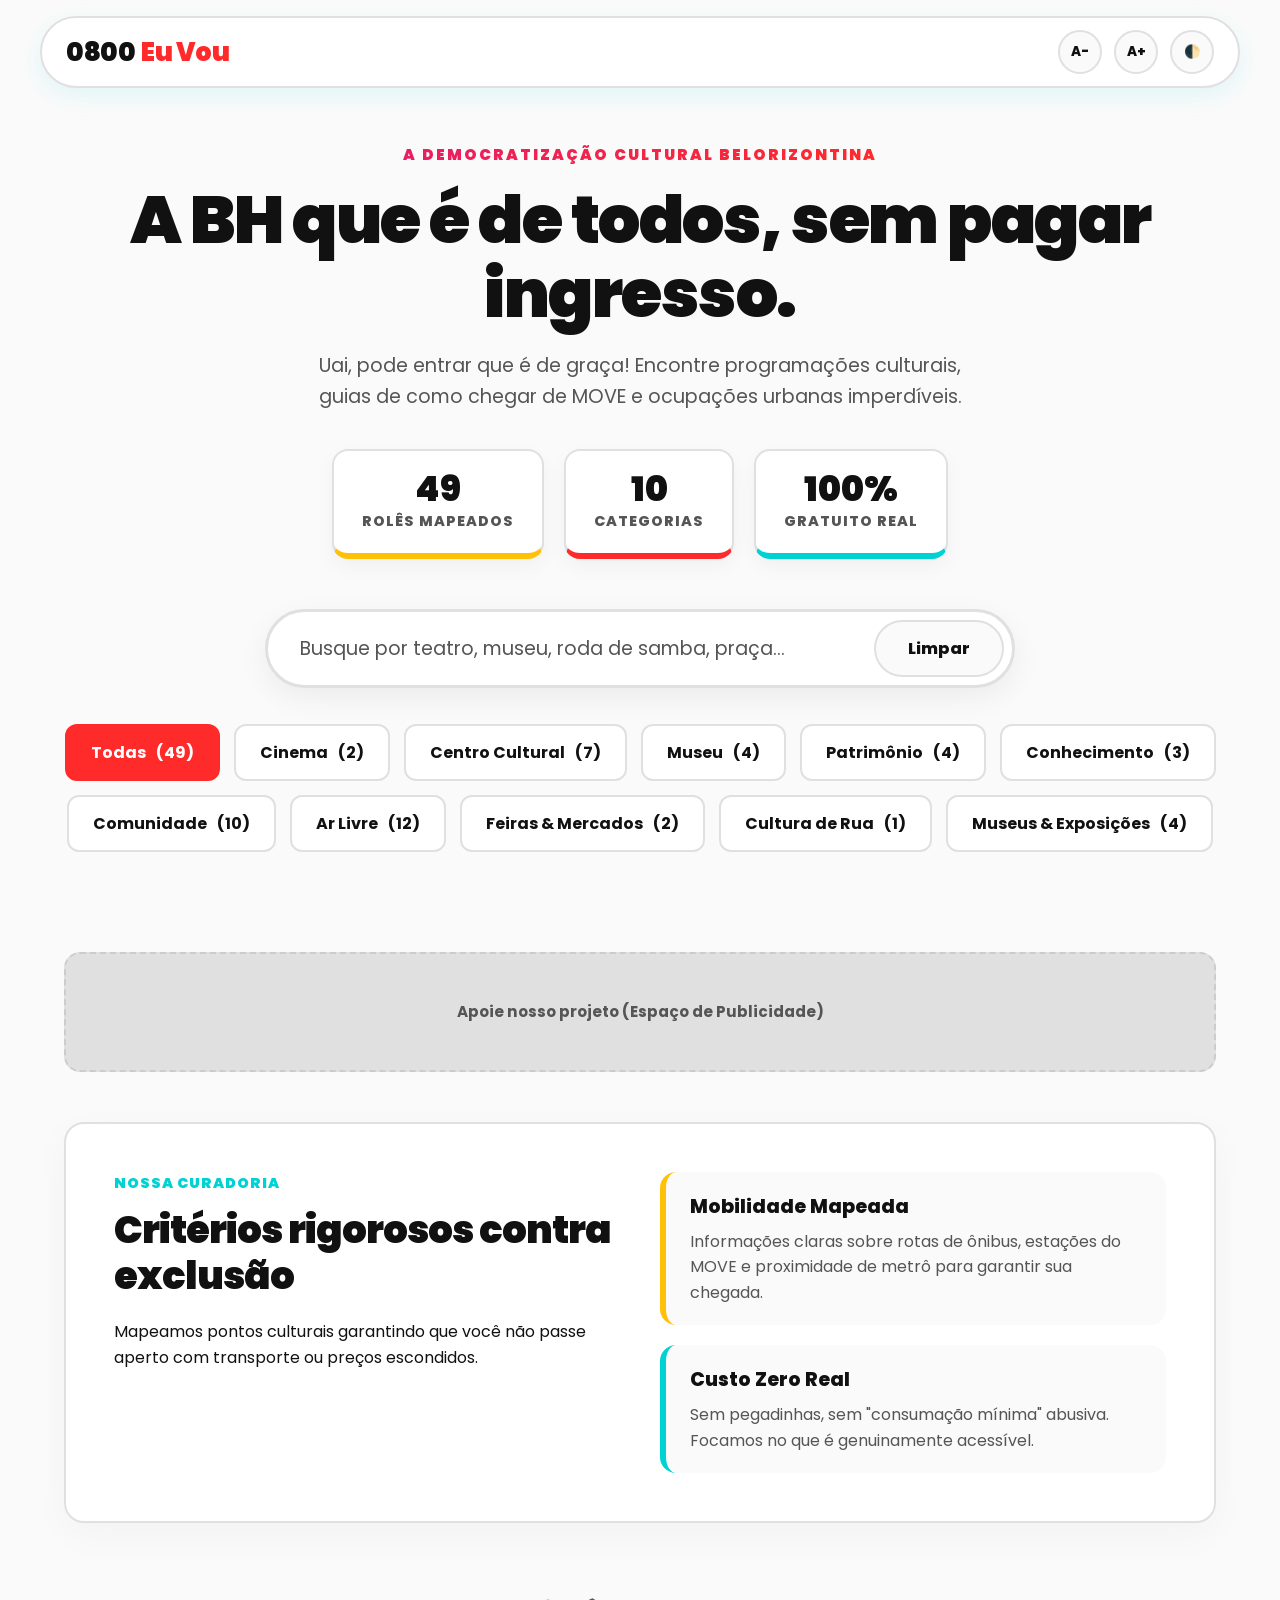
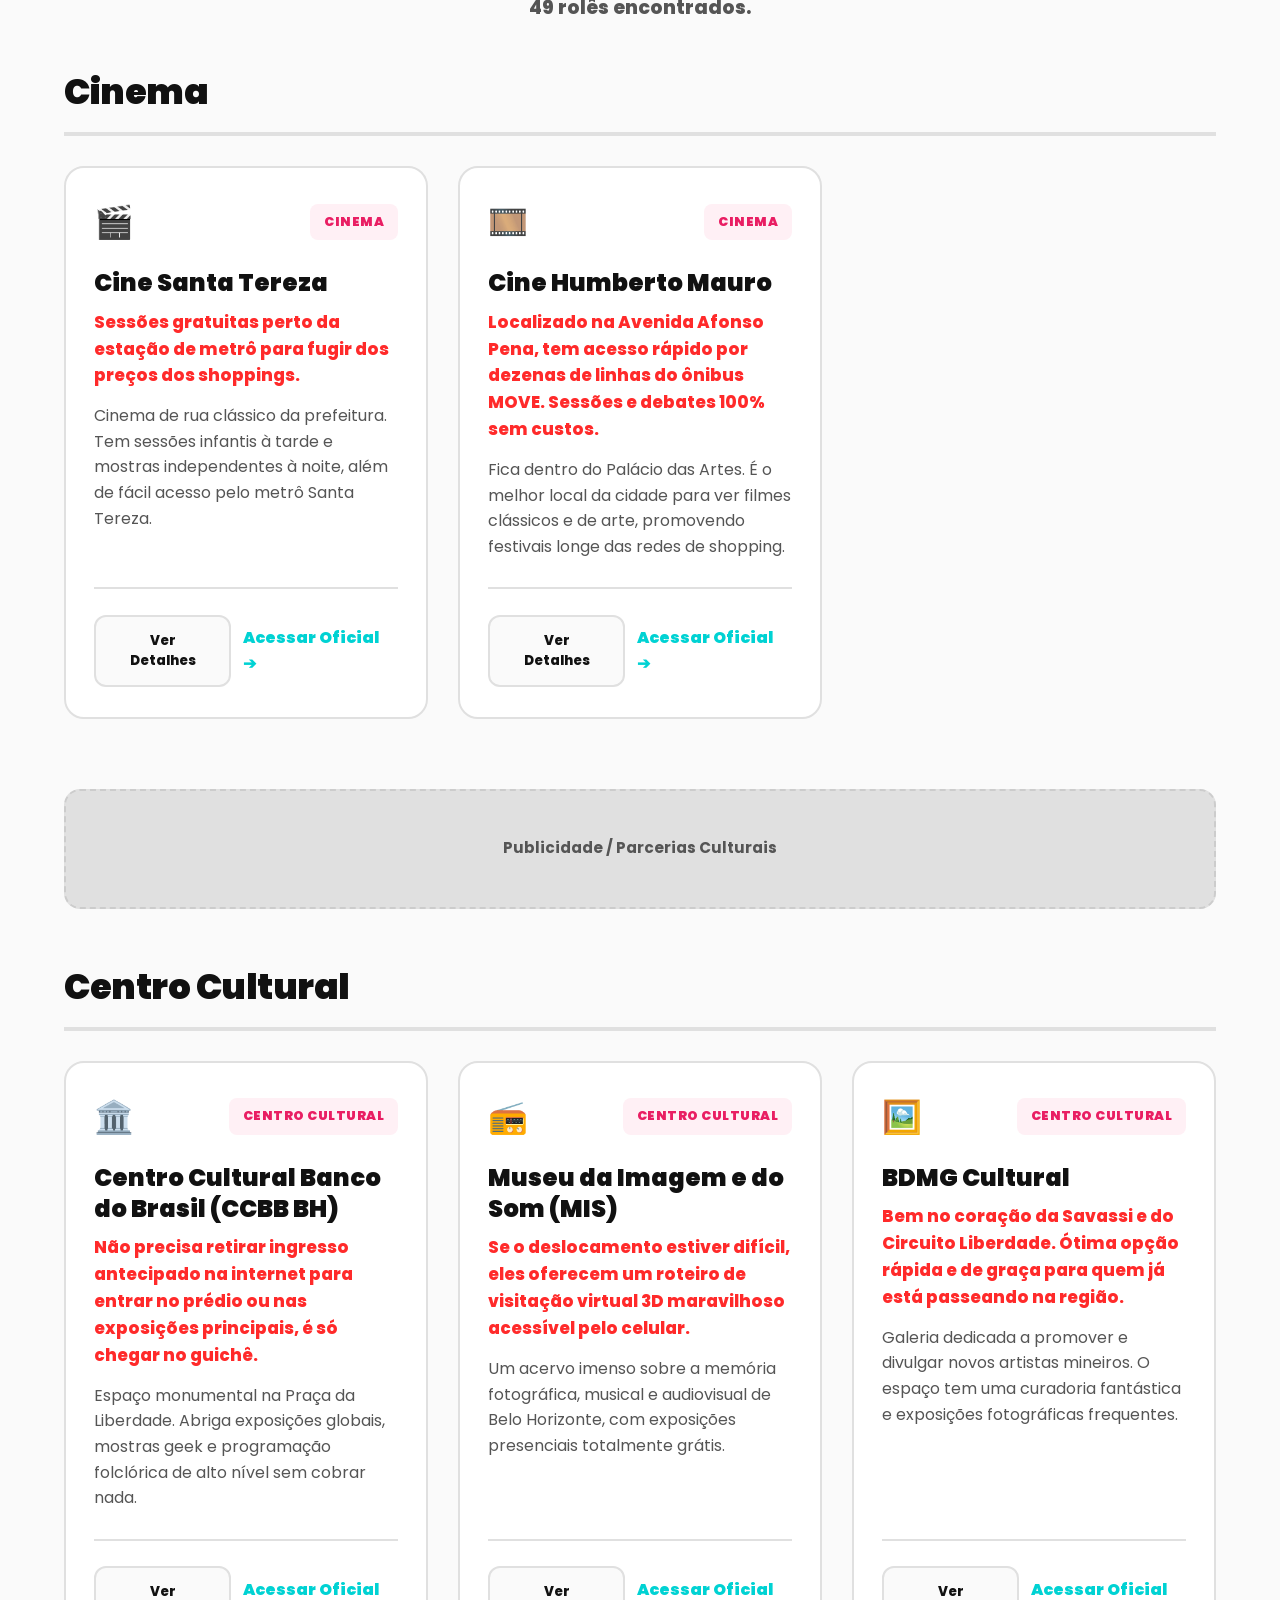
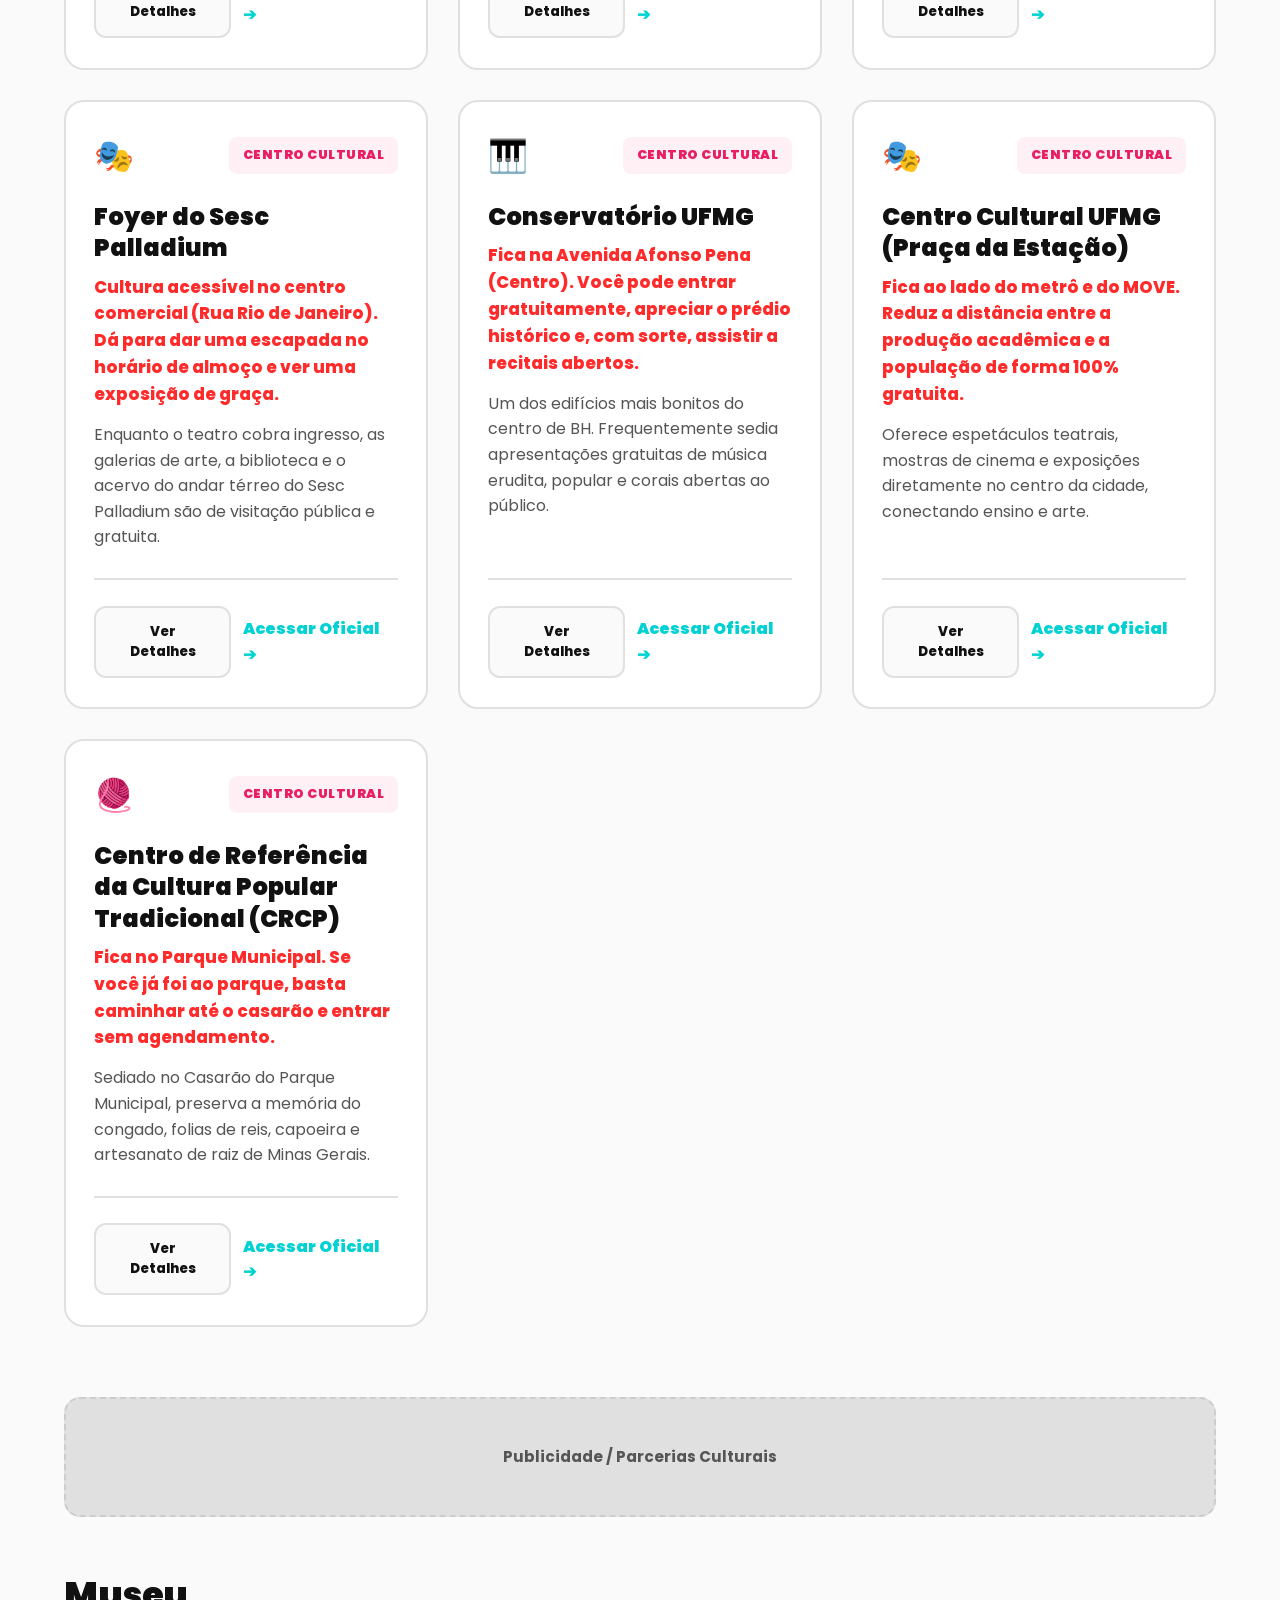
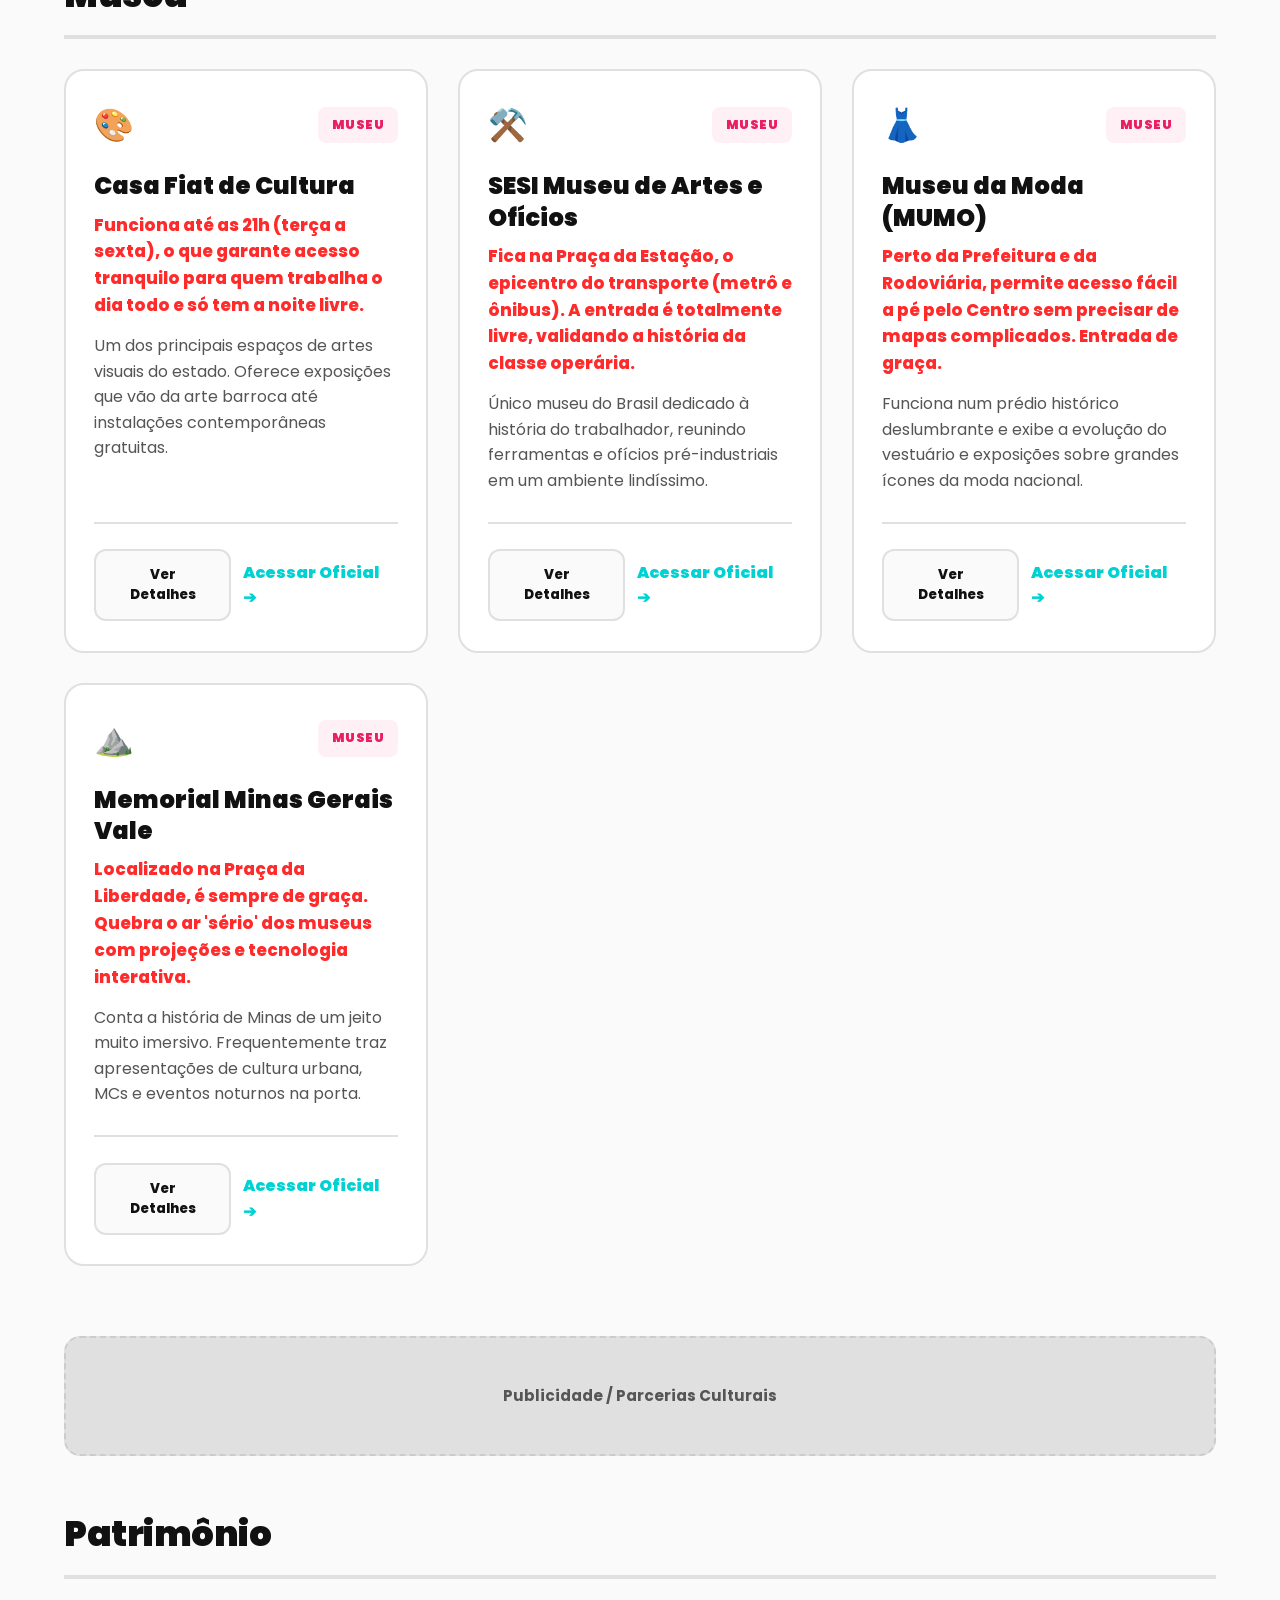
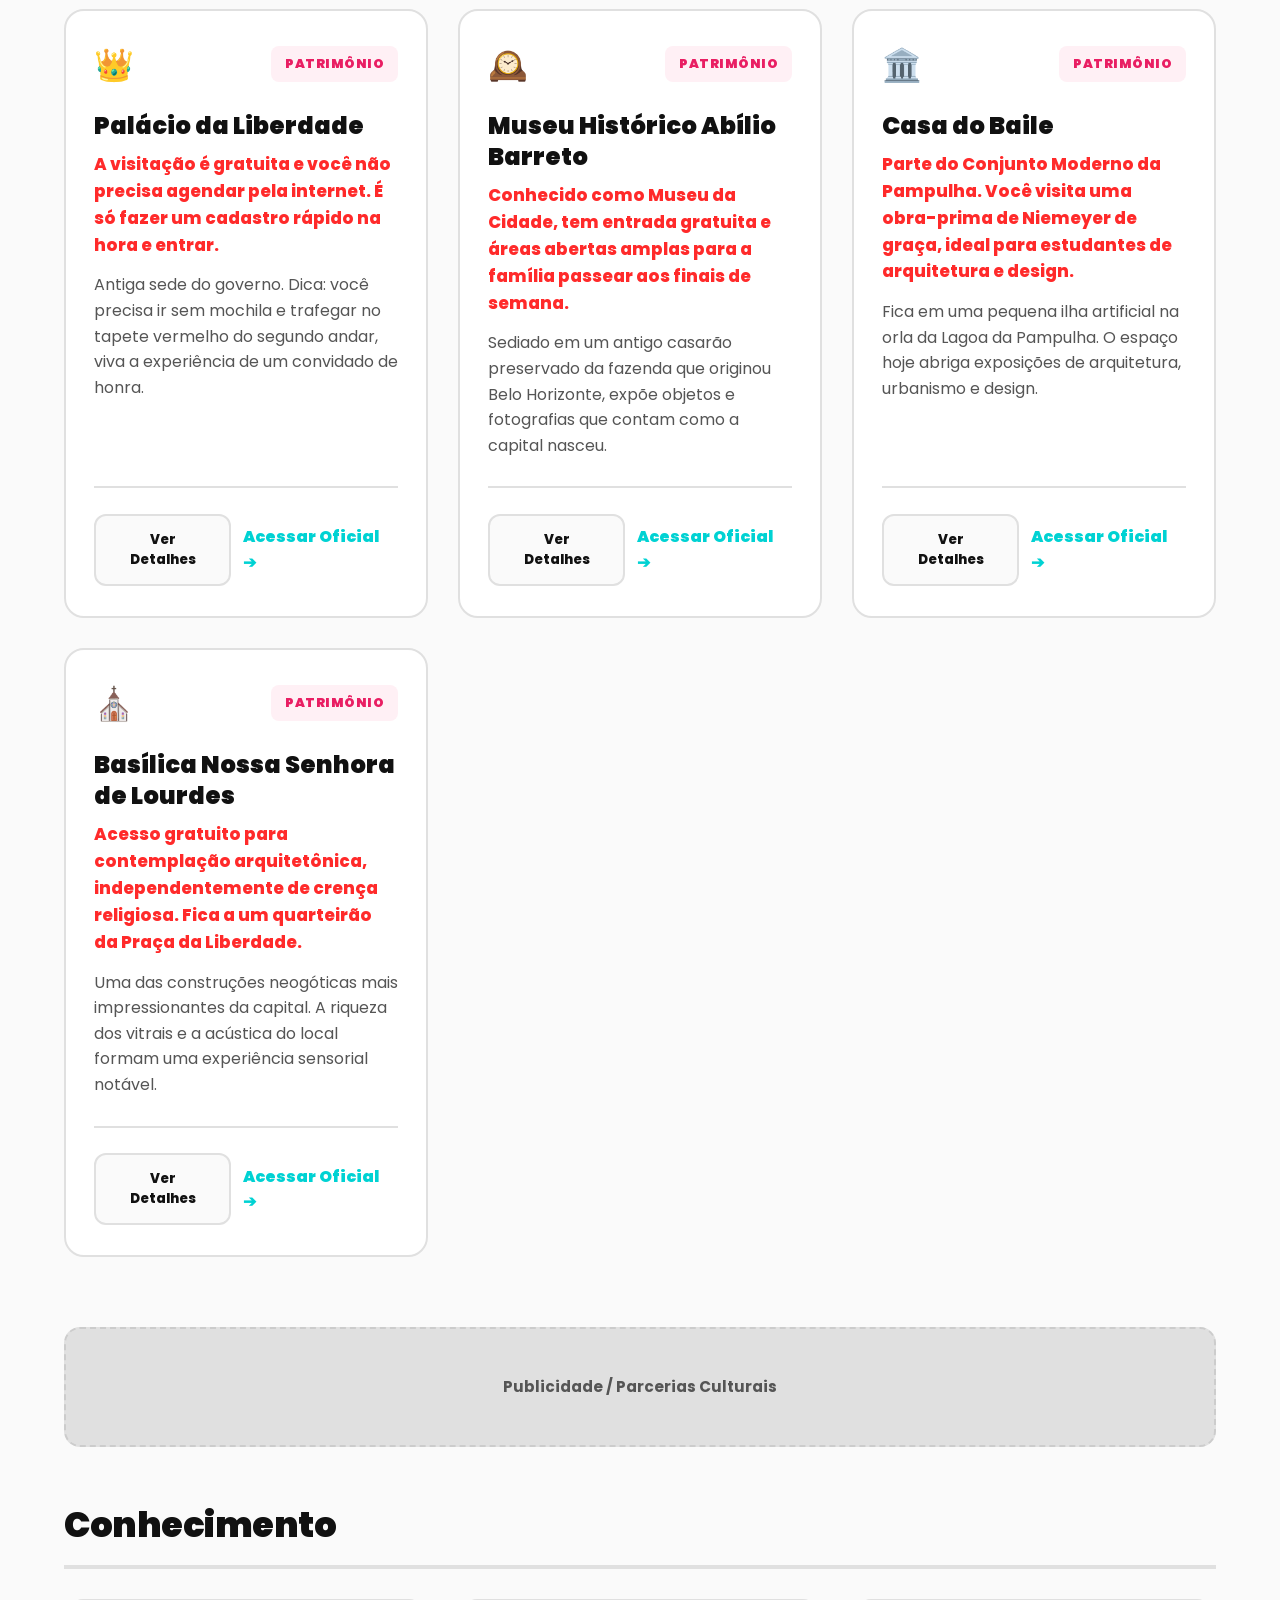
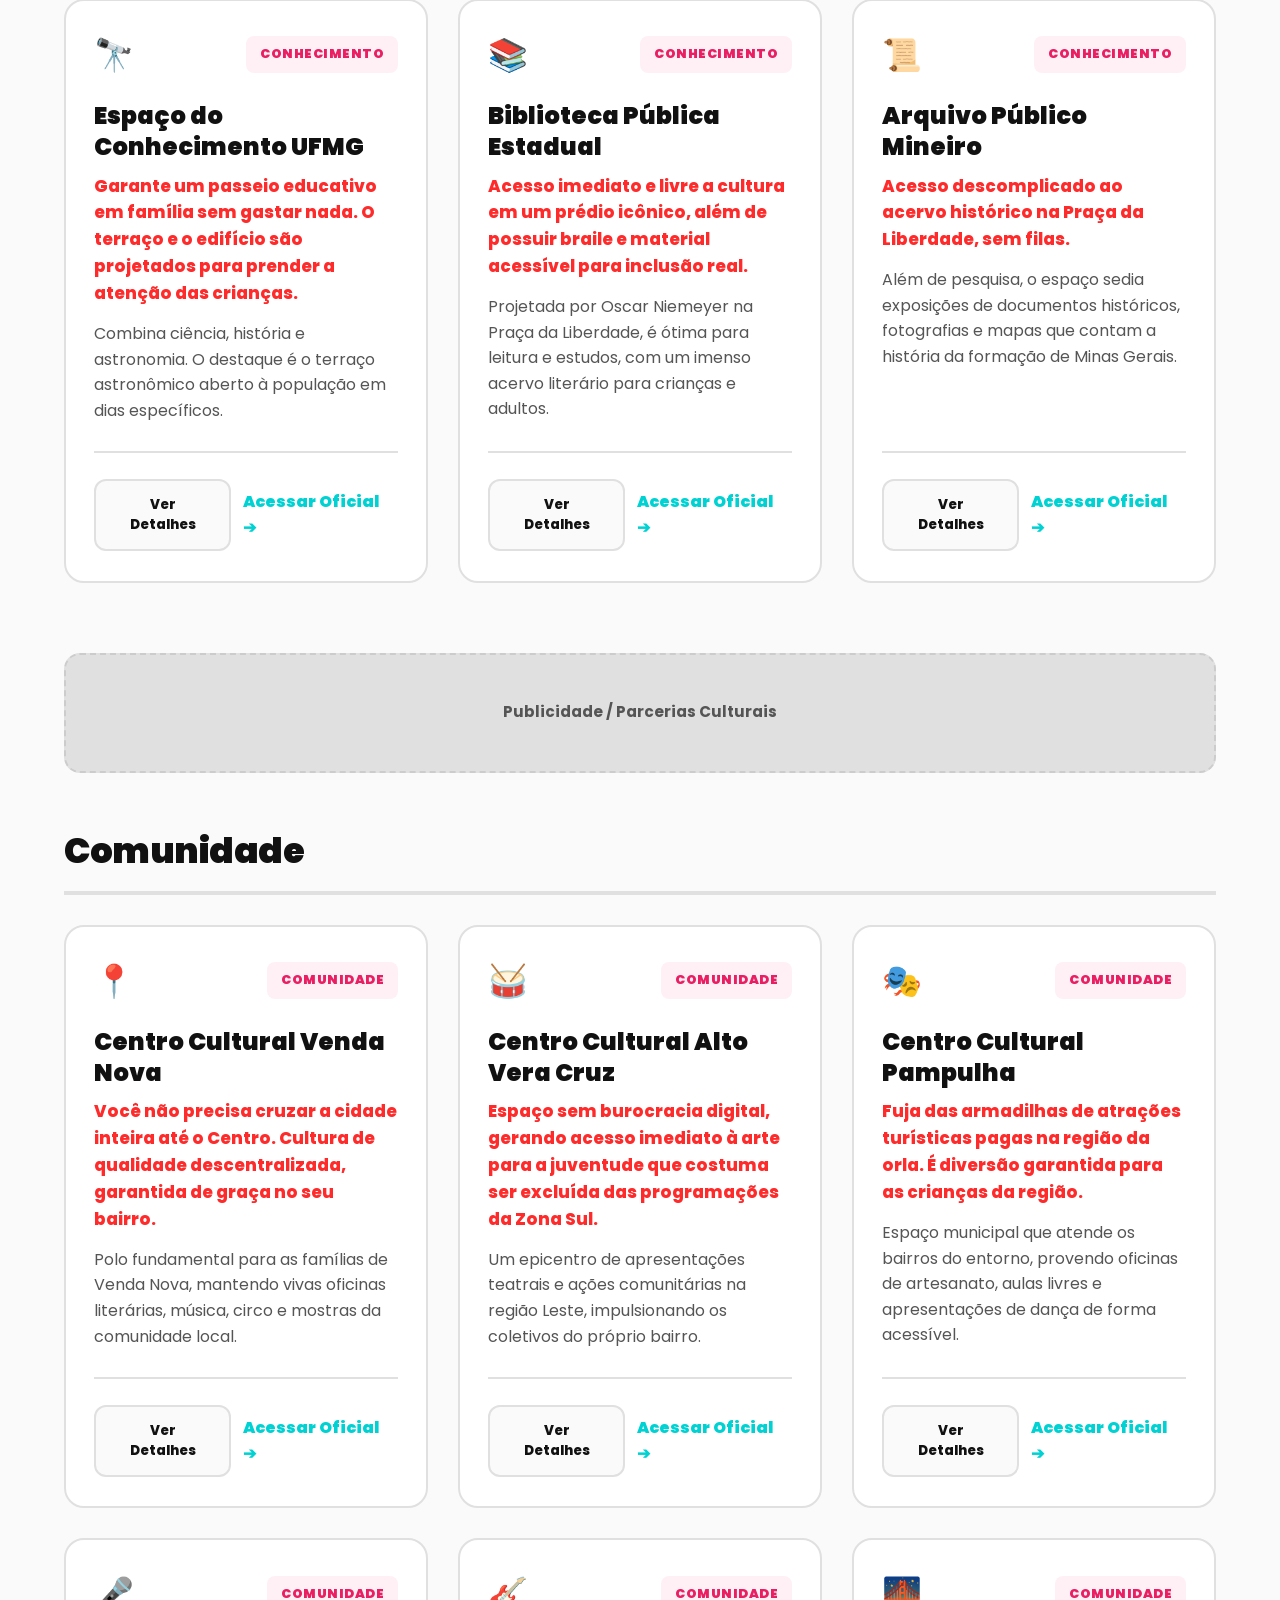
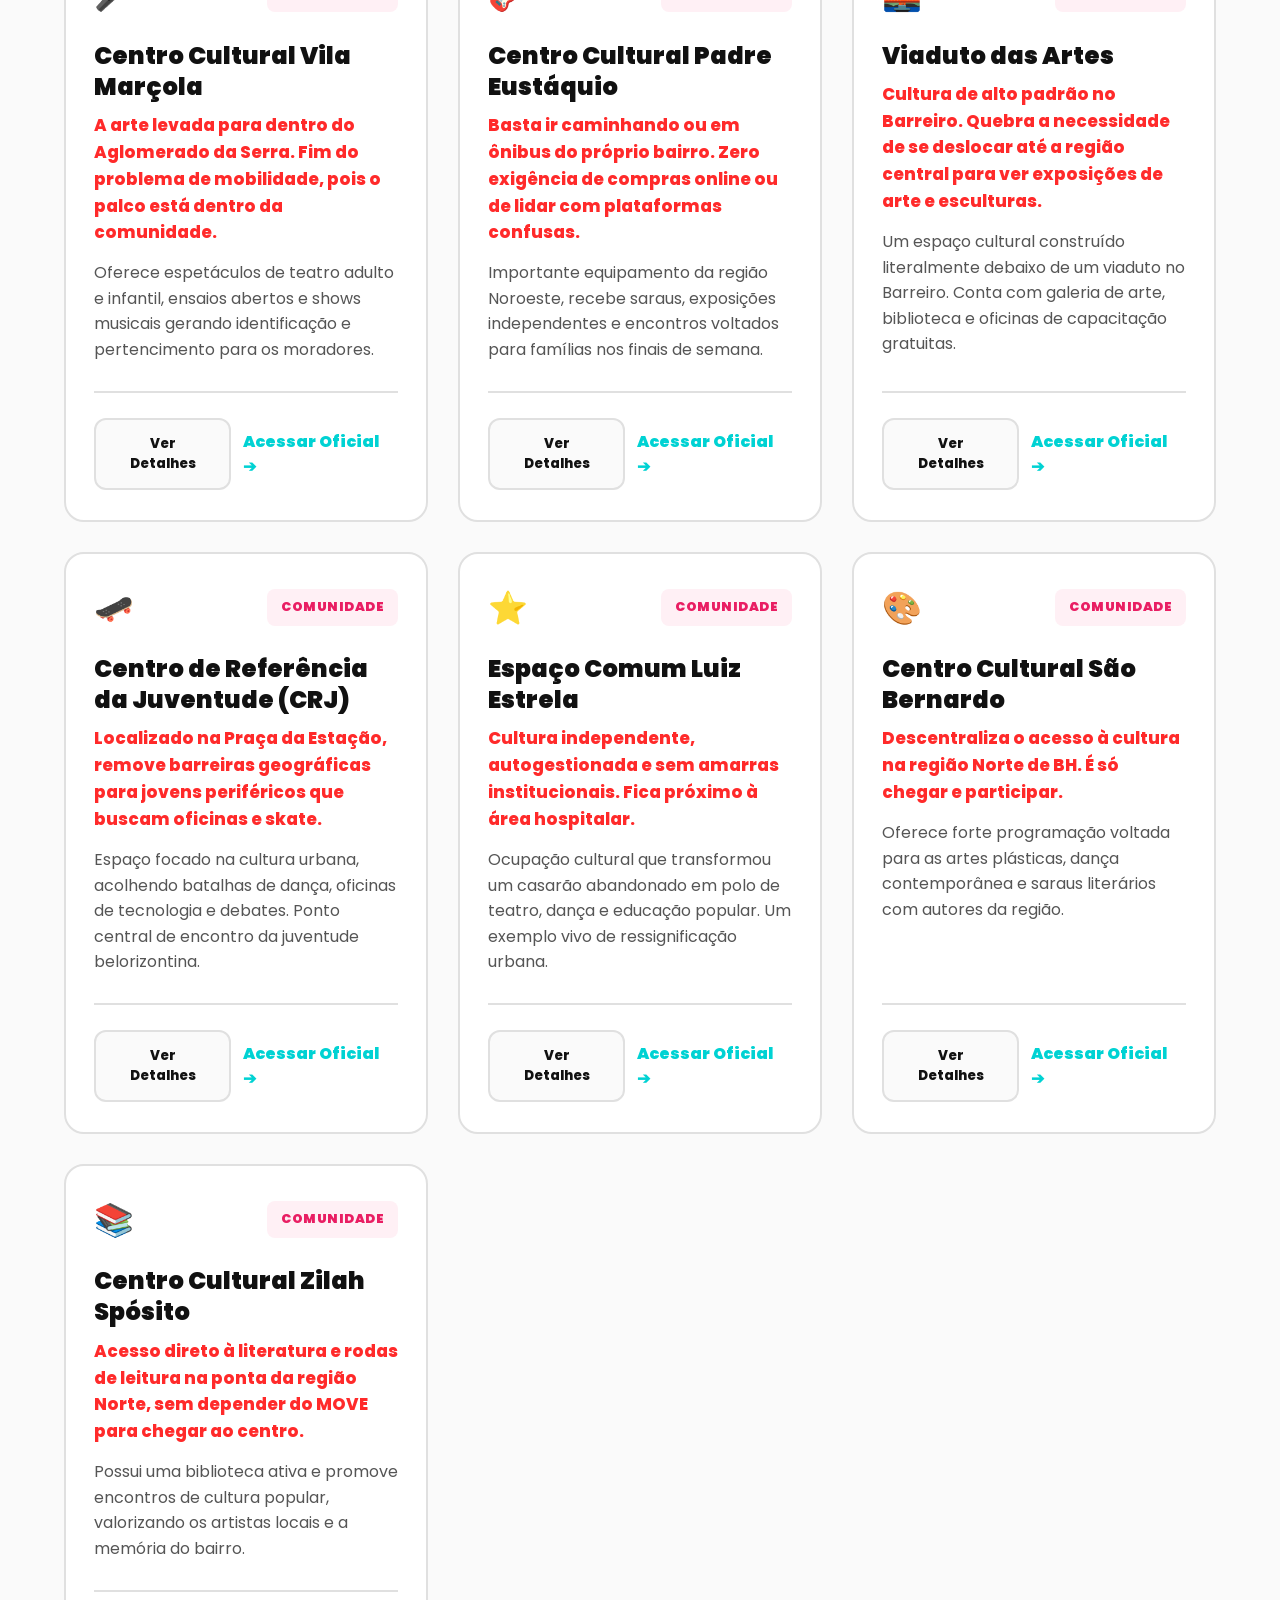
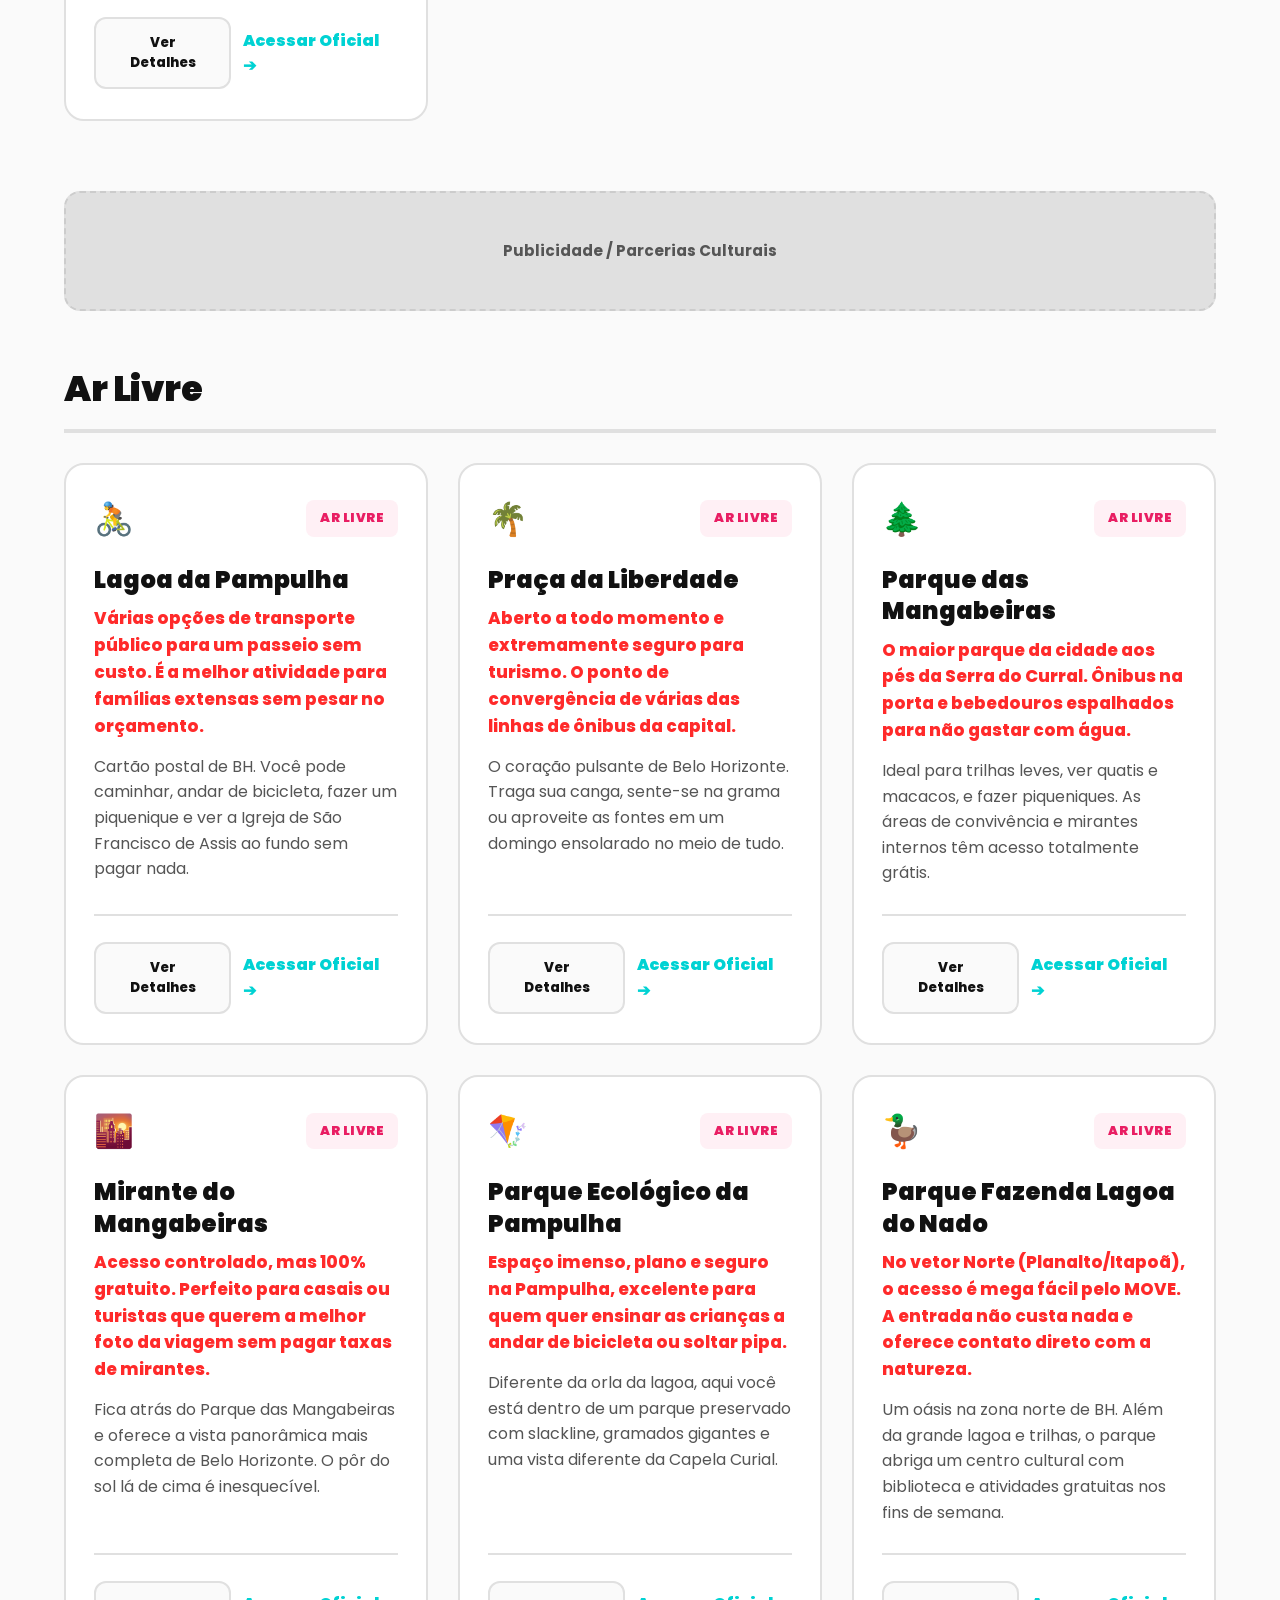
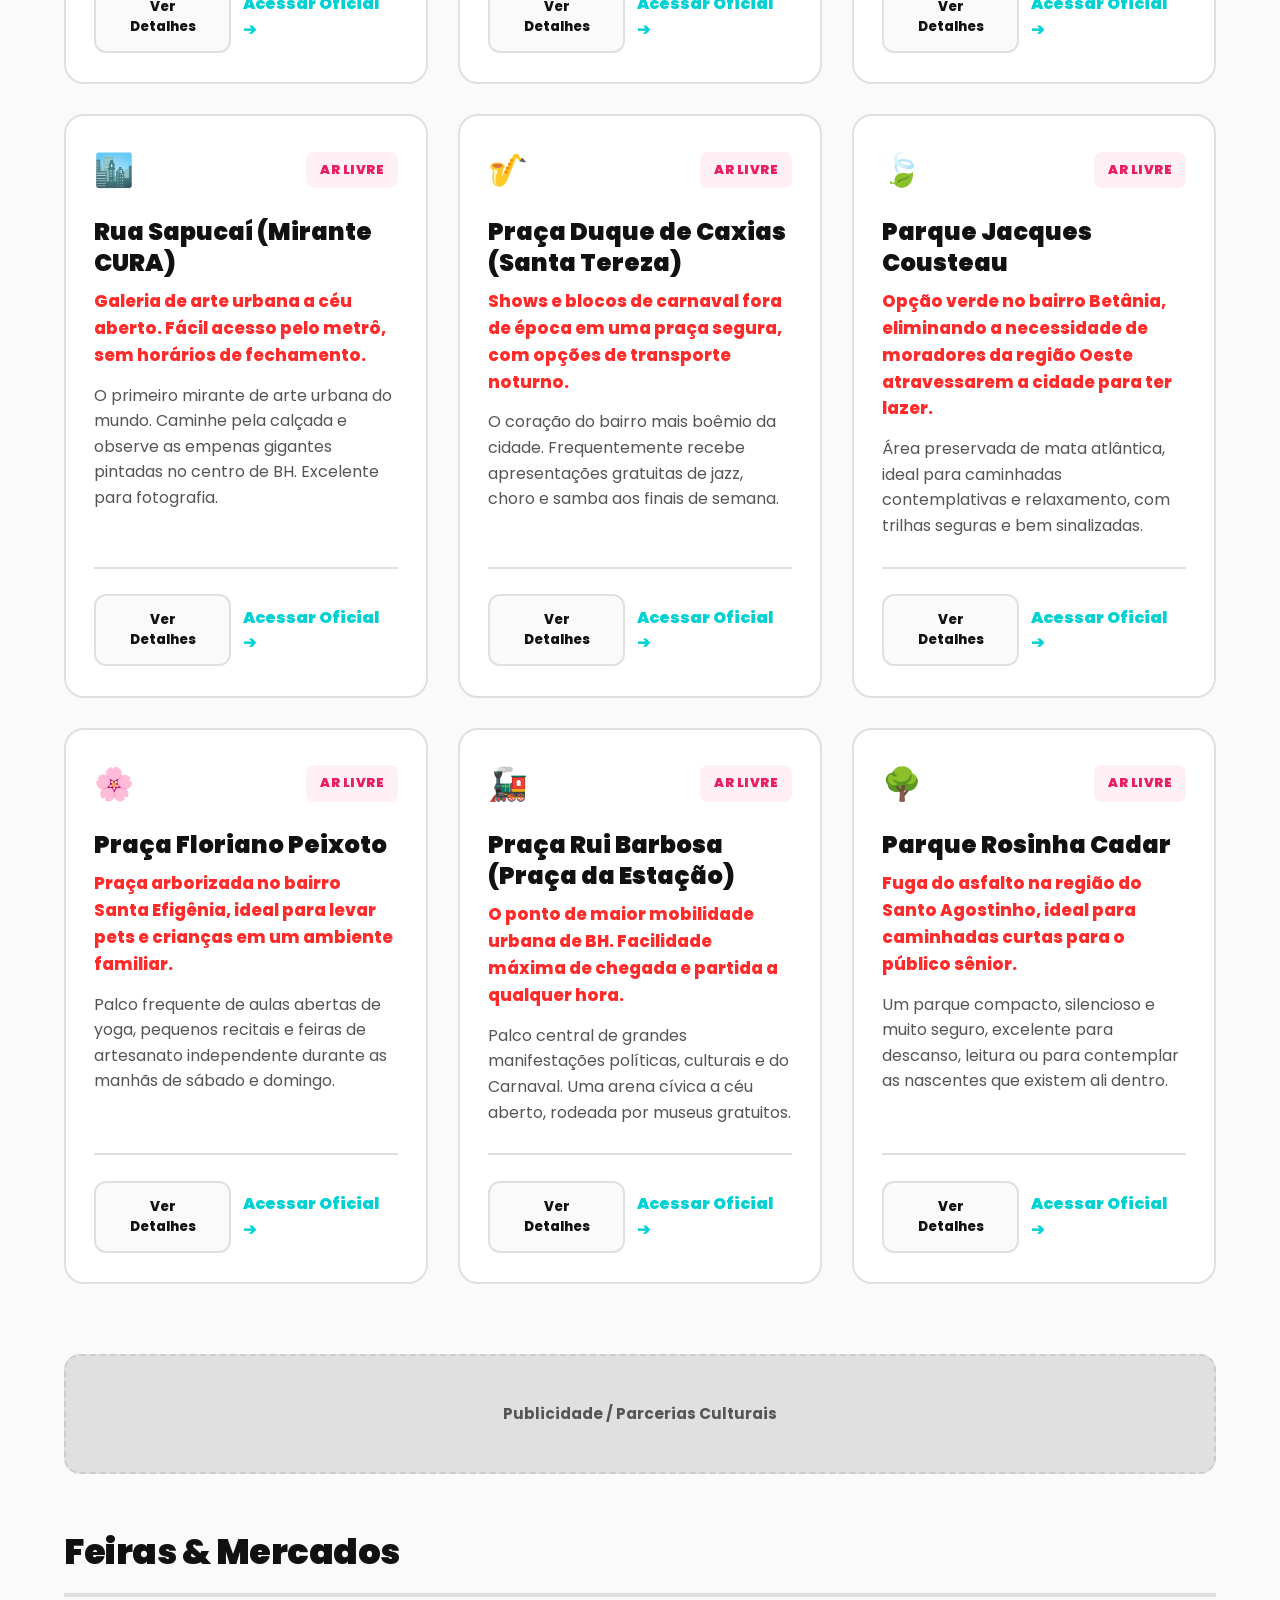
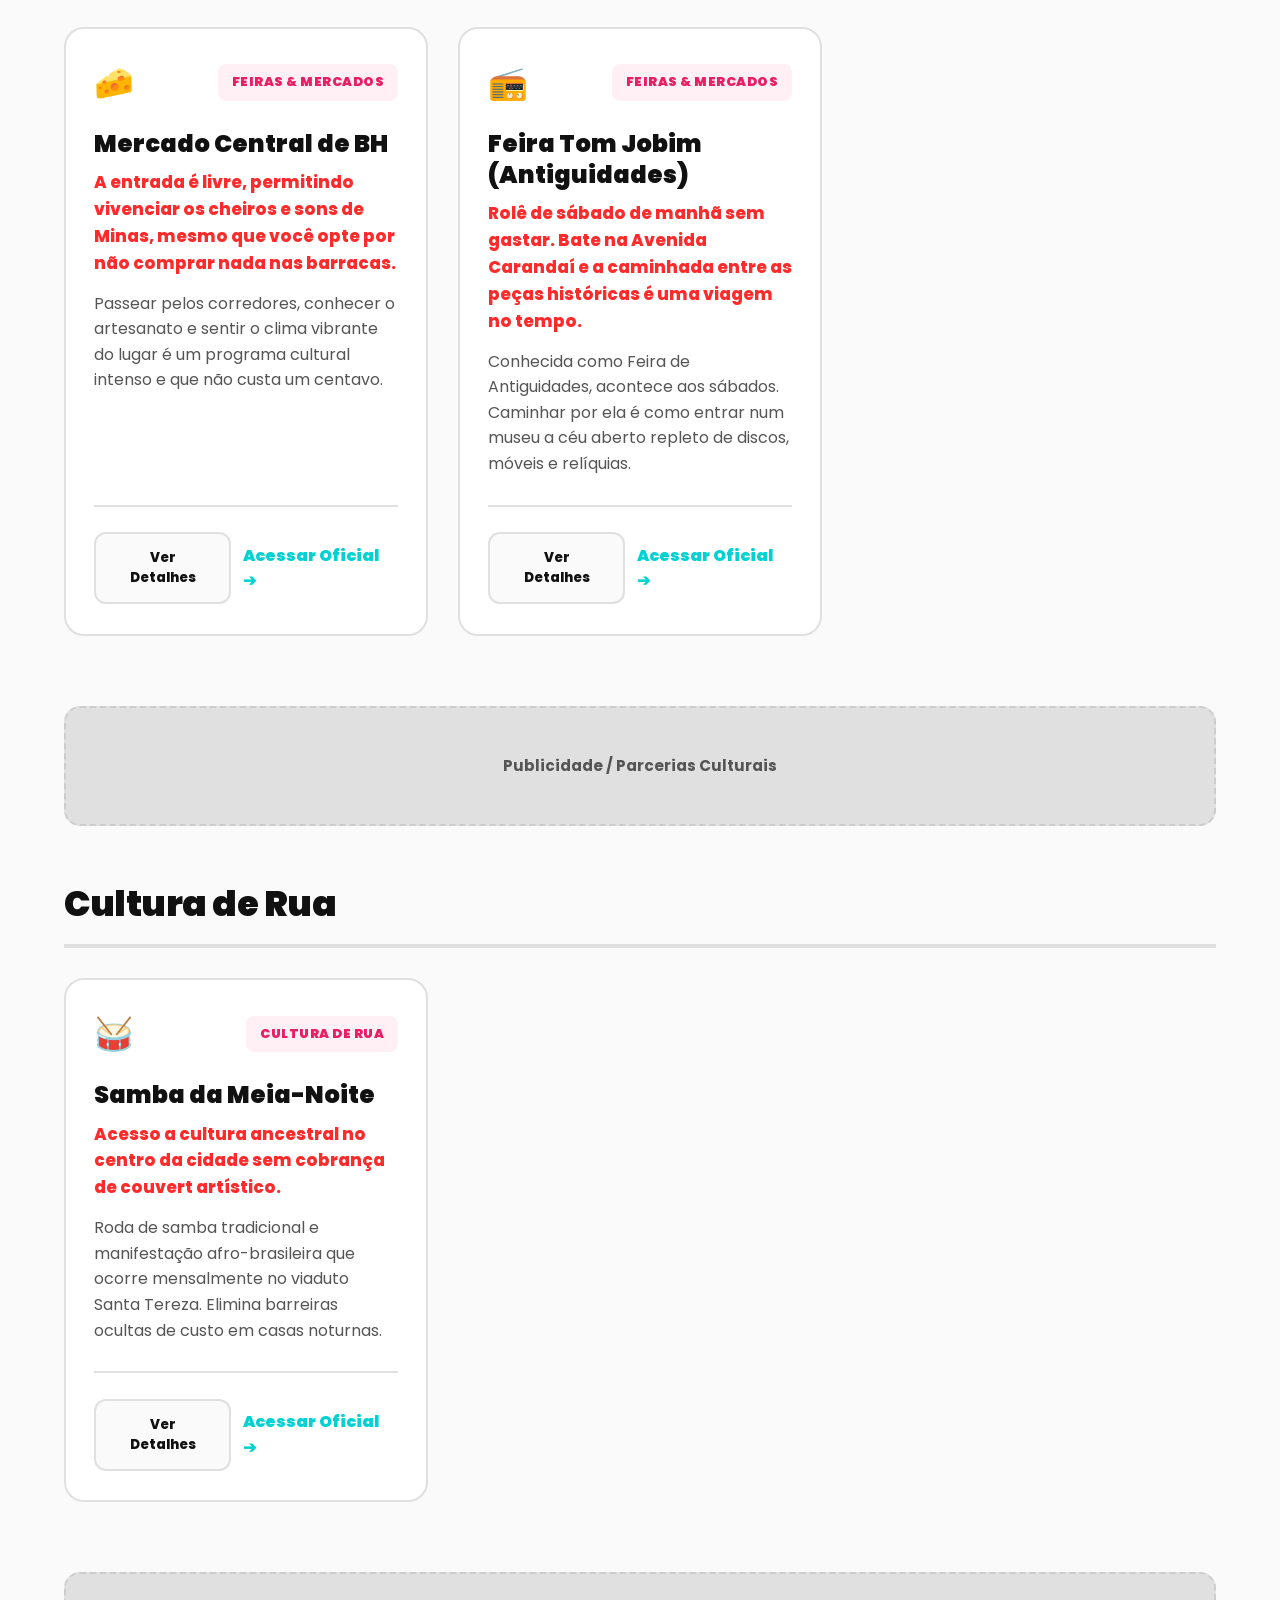
==== commit 3b3956f1: "Update index.html" ====
--- a/index.html
+++ b/index.html
@@ -1,14 +1,64 @@
 <!DOCTYPE html>
 <html lang="pt-BR" data-theme="light">
 <head>
+    <!-- Google Tag Manager -->
+    <script>(function(w,d,s,l,i){w[l]=w[l]||[];w[l].push({'gtm.start':
+    new Date().getTime(),event:'gtm.js'});var f=d.getElementsByTagName(s)[0],
+    j=d.createElement(s),dl=l!='dataLayer'?'&l='+l:'';j.async=true;j.src=
+    'https://www.googletagmanager.com/gtm.js?id='+i+dl;f.parentNode.insertBefore(j,f);
+    })(window,document,'script','dataLayer','GTM-WC8PTWHC');</script>
+    <!-- End Google Tag Manager -->
+    
     <meta charset="UTF-8">
     <meta name="viewport" content="width=device-width, initial-scale=1.0">
     <title>0800 Eu Vou | O Guia da Cultura Gratuita em BH</title>
     <meta name="description" content="Guia definitivo da cultura acessível em Belo Horizonte. Descubra como vivenciar a capital mineira com rolês gratuitos, rotas de ônibus e sem armadilhas.">
+    <meta name="robots" content="index,follow,max-image-preview:large">
     <link rel="canonical" href="https://0800euvou.com/">
     <link rel="stylesheet" href="style.css">
+    
+    <!-- Open Graph / Redes Sociais -->
+    <meta property="og:type" content="website">
+    <meta property="og:title" content="0800 Eu Vou | O Guia da Cultura Gratuita em BH">
+    <meta property="og:description" content="Guia definitivo da cultura acessível em Belo Horizonte. Descubra como vivenciar a capital mineira com rolês gratuitos, rotas de ônibus e sem armadilhas.">
+    <meta property="og:image" content="https://0800euvou.com/capa.jpeg">
+    <meta property="og:url" content="https://0800euvou.com/">
+    <meta property="og:locale" content="pt_BR">
+    <meta name="twitter:card" content="summary_large_image">
+
+    <!-- PWA e Temas -->
+    <link rel="manifest" href="manifest.json">
+    <meta name="theme-color" content="#FAFAFA">
+    <link rel="apple-touch-icon" href="icone-192.png">
+    
+    <!-- Schema.org / JSON-LD -->
+    <script type="application/ld+json">
+    {
+      "@context": "https://schema.org",
+      "@type": "WebSite",
+      "name": "0800 Eu Vou",
+      "url": "https://0800euvou.com/",
+      "description": "Ecossistema definitivo para desmistificar o acesso à cultura em Belo Horizonte, listando eventos 100% gratuitos e acessíveis.",
+      "inLanguage": "pt-BR",
+      "publisher": {
+        "@type": "Organization",
+        "name": "0800 Eu Vou",
+        "url": "https://0800euvou.com/"
+      },
+      "potentialAction": {
+        "@type": "SearchAction",
+        "target": "https://0800euvou.com/?q={search_term_string}",
+        "query-input": "required name=search_term_string"
+      }
+    }
+    </script>
 </head>
 <body>
+    <!-- Google Tag Manager (noscript) -->
+    <noscript><iframe src="https://www.googletagmanager.com/ns.html?id=GTM-WC8PTWHC"
+    height="0" width="0" style="display:none;visibility:hidden"></iframe></noscript>
+    <!-- End Google Tag Manager (noscript) -->
+
     <a class="skip-link" href="#lista-ferramentas">Pular para os rolês culturais</a>
 
     <header class="cabecalho-site">
@@ -106,17 +156,15 @@
                     <a href="#" aria-label="Siga-nos no TikTok">🎵</a>
                 </div>
             </div>
-
             <div class="rodape-coluna">
                 <h3>O Projeto</h3>
                 <ul>
                     <li><a href="index.html">Início</a></li>
                     <li><a href="sobre.html">Sobre a Curadoria</a></li>
-                    <li><a href="https://trabalhoefuturo.com/">Trabalho e Futuro</a></li>
-                    <li><a href="https://viajarcomseguro.com/">Viajar com Seguro</a></li>
+                    <li><a href="contato.html">Sugira um Rolê</a></li>
+                    <li><a href="parcerias.html">Anuncie / Parcerias</a></li>
                 </ul>
             </div>
-
             <div class="rodape-coluna">
                 <h3>Descubra</h3>
                 <ul>
@@ -126,7 +174,6 @@
                     <li><a href="index.html?q=feira">Feiras & Mercados</a></li>
                 </ul>
             </div>
-
             <div class="rodape-coluna">
                 <h3>Transparência</h3>
                 <ul>
@@ -136,7 +183,6 @@
                 </ul>
             </div>
         </div>
-
         <div class="rodape-bottom container">
             <p>&copy; 2026 0800 Eu Vou - Portal de Cultura Acessível. Feito com ❤️ nas ladeiras de BH.</p>
         </div>
--- a/style.css
+++ b/style.css
@@ -1,36 +1,40 @@
-@import url('https://fonts.googleapis.com/css2?family=Poppins:wght@400;600;800&display=swap');
+@import url('https://fonts.googleapis.com/css2?family=Poppins:wght@400;600;800;900&display=swap');
 
 :root {
-  /* Paleta Claro - "Caleidoscópio Mineiro" */
-  --bg-base: #FFF8E7; /* Creme de Pequi - Quente, não clínico */
+  /* Paleta Claro - "Carnaval & Diversidade" (Energia e Alto Contraste) */
+  --bg-base: #FAFAFA; /* Branco levemente aquecido para segurar o contraste */
   --card-bg: #FFFFFF;
-  --text-main: #2C1A1D; /* Marrom profundo */
-  --text-muted: #6D4F55;
+  --text-main: #111111; /* Quase preto absoluto para máxima legibilidade */
+  --text-muted: #555555;
   
-  /* Sistema Policromático de Destaques */
-  --accent-primary: #E04D36; /* Goiabada Cascão */
-  --accent-secondary: #F5A623; /* Ouro / Mostarda */
-  --accent-tertiary: #198274; /* Esmeralda Mangabeiras */
+  /* Cores Vibrantes da Diversidade */
+  --accent-primary: #FF2A2A; /* Vermelho-vivo (Ação e Urgência) */
+  --accent-secondary: #FFC107; /* Amarelo-ouro (Luz e Destaque) */
+  --accent-tertiary: #00D2D3; /* Turquesa (Frescor e Navegação) */
+  --accent-magenta: #E91E63; /* Magenta (Interatividade e Alegria) */
   
-  --accent-focus: #FF6B57;
-  --accent-soft: #FDECE9;
-  --border-light: #EBDED8;
+  --accent-focus: var(--accent-magenta);
+  --accent-soft: #FFF0F5; /* Fundo suave com toque magenta */
+  --border-light: #E0E0E0;
   --radius-card: 16px;
   --radius-pill: 100px;
 }
 
 [data-theme="dark"] {
-  /* Paleta Escura - Noite na Savassi */
-  --bg-base: #1C1113; 
-  --card-bg: #2A191C;
-  --text-main: #FDF7F5;
-  --text-muted: #BBA59E;
-  --border-light: #42282C;
+  /* Paleta Escura - "Baile Noturno" */
+  --bg-base: #120E15; /* Fundo profundo com levíssimo subtom roxo */
+  --card-bg: #1E1724;
+  --text-main: #FFFFFF;
+  --text-muted: #A09BA6;
+  --border-light: #382B42;
   
-  --accent-primary: #FF7B73; 
-  --accent-secondary: #FFB74D;
-  --accent-tertiary: #4DB6AC;
-  --accent-soft: #4A2226;
+  --accent-primary: #FF4D4D; /* Vermelho neon */
+  --accent-secondary: #FFD147; /* Ouro brilhante */
+  --accent-tertiary: #33E2E2; /* Turquesa luminoso */
+  --accent-magenta: #F06292; /* Magenta suave */
+  
+  --accent-focus: var(--accent-magenta);
+  --accent-soft: #381525;
 }
 
 * { 
@@ -62,12 +66,12 @@
   position: absolute; 
   top: -100px; 
   left: 20px; 
-  background: var(--accent-tertiary); 
+  background: var(--accent-magenta); 
   color: #FFFFFF; 
   padding: 12px; 
   z-index: 2000; 
   border-radius: 8px; 
-  font-weight: 800; 
+  font-weight: 900; 
   text-decoration: none; 
   transition: top 0.2s; 
 }
@@ -80,7 +84,7 @@
   background: var(--bg-base); 
   border: 2px solid var(--border-light); 
   color: var(--text-main); 
-  font-weight: 700; 
+  font-weight: 800; 
   border-radius: 50%; 
   width: 44px; 
   height: 44px; 
@@ -92,8 +96,8 @@
 }
 
 .btn-a11y:hover, .btn-a11y:focus { 
-  border-color: var(--accent-secondary); 
-  color: var(--accent-primary); 
+  border-color: var(--accent-tertiary); 
+  color: var(--accent-tertiary); 
 }
 
 /* Cabeçalho */
@@ -106,23 +110,29 @@
 
 .nav-bar { 
   background: var(--card-bg); 
-  border: 1px solid var(--border-light); 
+  border: 2px solid var(--border-light); 
   border-radius: var(--radius-pill); 
   padding: 12px 24px; 
   display: flex; 
   justify-content: space-between; 
   align-items: center; 
-  box-shadow: 0 8px 24px rgba(224, 77, 54, 0.08); 
+  box-shadow: 0 8px 24px rgba(0, 210, 211, 0.1); 
+  transition: all 0.3s;
+}
+
+.nav-bar:hover {
+  border-color: var(--accent-tertiary);
 }
 
 .logotipo { 
   font-size: 1.6rem; 
-  font-weight: 800; 
+  font-weight: 900; 
   color: var(--text-main); 
   text-decoration: none; 
   display: flex; 
   align-items: center; 
   gap: 6px;
+  letter-spacing: -0.5px;
 }
 
 .logotipo span { 
@@ -141,353 +151,372 @@
 }
 
 .hero-kicker { 
-  color: var(--accent-tertiary); 
+  /* Aplicando o gradiente vibrante de festa */
+  background: linear-gradient(90deg, var(--accent-magenta), var(--accent-primary));
+  -webkit-background-clip: text;
+  -webkit-text-fill-color: transparent;
+  background-clip: text;
+  color: var(--accent-magenta);
+  font-weight: 900; 
+  text-transform: uppercase; 
+  letter-spacing: 2px; 
+  font-size: 0.95rem; 
+  margin-bottom: 16px; 
+  display: inline-block;
+}
+
+.hero-title { 
+  font-size: clamp(2.5rem, 6vw, 4.2rem); 
+  font-weight: 900; 
+  color: var(--text-main); 
+  margin-bottom: 20px; 
+  line-height: 1.1; 
+  letter-spacing: -1.5px;
+}
+
+.hero-subtitle { 
+  font-size: 1.2rem; 
+  color: var(--text-muted); 
+  max-width: 680px; 
+  margin: 0 auto 36px; 
+  font-weight: 400;
+}
+
+.hero-metricas { 
+  display: flex; 
+  justify-content: center; 
+  flex-wrap: wrap; 
+  gap: 20px; 
+  margin-bottom: 50px; 
+}
+
+/* Métricas super vibrantes */
+.metrica-card { 
+  background: var(--card-bg); 
+  border: 2px solid var(--border-light); 
+  border-radius: 16px; 
+  padding: 20px 28px; 
+  display: flex; 
+  flex-direction: column; 
+  align-items: center; 
+  min-width: 150px; 
+  box-shadow: 0 8px 20px rgba(0,0,0,0.04); 
+  transition: transform 0.3s;
+}
+
+.metrica-card:hover { transform: translateY(-5px); }
+
+.metrica-card:nth-child(1) { border-bottom: 6px solid var(--accent-secondary); } /* Ouro */
+.metrica-card:nth-child(2) { border-bottom: 6px solid var(--accent-primary); }   /* Vermelho */
+.metrica-card:nth-child(3) { border-bottom: 6px solid var(--accent-tertiary); }  /* Turquesa */
+
+.metrica-card strong { 
+  font-size: 2.2rem; 
+  color: var(--text-main); 
+  line-height: 1; 
+  margin-bottom: 4px; 
+  font-weight: 900;
+}
+
+.metrica-card small { 
+  color: var(--text-muted); 
+  font-size: 0.9rem; 
   font-weight: 800; 
   text-transform: uppercase; 
-  letter-spacing: 1.5px; 
-  font-size: 0.9rem; 
-  margin-bottom: 12px; 
-}
-
-.hero-title { 
-  font-size: clamp(2.2rem, 5vw, 3.8rem); 
-  font-weight: 800; 
-  color: var(--text-main); 
-  margin-bottom: 20px; 
-  line-height: 1.15; 
-  letter-spacing: -0.8px;
-}
-
-.hero-subtitle { 
-  font-size: 1.15rem; 
-  color: var(--text-muted); 
-  max-width: 650px; 
-  margin: 0 auto 36px; 
-}
-
-.hero-metricas { 
-  display: flex; 
-  justify-content: center; 
-  flex-wrap: wrap; 
-  gap: 16px; 
-  margin-bottom: 48px; 
-}
-
-/* Aplicando policromia sutil nas métricas */
-.metrica-card { 
-  background: var(--card-bg); 
-  border: 1px solid var(--border-light); 
-  border-radius: 12px; 
-  padding: 16px 24px; 
-  display: flex; 
-  flex-direction: column; 
-  align-items: center; 
-  min-width: 140px; 
-  box-shadow: 0 4px 15px rgba(0,0,0,0.03); 
-}
-
-.metrica-card:nth-child(1) { border-bottom: 4px solid var(--accent-primary); }
-.metrica-card:nth-child(2) { border-bottom: 4px solid var(--accent-secondary); }
-.metrica-card:nth-child(3) { border-bottom: 4px solid var(--accent-tertiary); }
-
-.metrica-card strong { 
-  font-size: 1.8rem; 
-  color: var(--text-main); 
-  line-height: 1; 
-  margin-bottom: 4px; 
-}
-
-.metrica-card small { 
-  color: var(--text-muted); 
-  font-size: 0.85rem; 
-  font-weight: 600; 
-  text-transform: uppercase; 
+  letter-spacing: 1px;
 }
 
 /* Busca & Filtros */
 .busca-form { 
   display: flex; 
-  max-width: 700px; 
+  max-width: 750px; 
   margin: 0 auto; 
   background: var(--card-bg); 
-  border: 2px solid var(--border-light); 
+  border: 3px solid var(--border-light); 
   border-radius: var(--radius-pill); 
   padding: 8px; 
-  box-shadow: 0 6px 20px rgba(0,0,0,0.05); 
+  box-shadow: 0 10px 30px rgba(0,0,0,0.06); 
   transition: all 0.3s ease; 
 }
 
 .busca-form:focus-within { 
-  border-color: var(--accent-secondary); 
-  box-shadow: 0 8px 25px rgba(245, 166, 35, 0.15);
+  border-color: var(--accent-tertiary); 
+  box-shadow: 0 12px 35px rgba(0, 210, 211, 0.2);
 }
 
 .busca-form input { 
   flex: 1; 
   border: none; 
   background: transparent; 
-  padding: 0 20px; 
-  font-size: 1.15rem; 
+  padding: 0 24px; 
+  font-size: 1.2rem; 
   color: var(--text-main); 
   outline: none; 
+  font-weight: 600;
 }
 
 .busca-form input::placeholder { 
   color: var(--text-muted); 
+  font-weight: 400;
 }
 
 .btn-busca { 
   background: var(--bg-base); 
-  border: 1px solid var(--border-light); 
-  padding: 14px 28px; 
+  border: 2px solid var(--border-light); 
+  padding: 14px 32px; 
   border-radius: var(--radius-pill); 
   cursor: pointer; 
   font-weight: 800; 
-  color: var(--text-main); 
-  transition: all 0.2s; 
+  font-size: 1rem;
+  color: var(--text-main); 
+  transition: all 0.3s; 
 }
 
 .btn-busca:hover { 
-  background: var(--accent-secondary); 
+  background: var(--accent-magenta); 
   color: #FFF;
-  border-color: var(--accent-secondary);
+  border-color: var(--accent-magenta);
 }
 
 .bento-grid-container { 
   display: flex; 
   flex-wrap: wrap; 
   justify-content: center; 
-  gap: 12px; 
-  margin-top: 32px; 
+  gap: 14px; 
+  margin-top: 36px; 
 }
 
 .bento-card { 
   background: var(--card-bg); 
   border: 2px solid var(--border-light); 
-  padding: 12px 20px; 
+  padding: 14px 24px; 
   border-radius: 12px; 
   cursor: pointer; 
   display: flex; 
-  gap: 8px; 
-  align-items: center; 
-  color: var(--text-main); 
-  font-weight: 600; 
+  gap: 10px; 
+  align-items: center; 
+  color: var(--text-main); 
+  font-weight: 700; 
   font-size: 1rem; 
-  transition: all 0.2s; 
+  transition: all 0.2s cubic-bezier(0.175, 0.885, 0.32, 1.275); 
 }
 
 .bento-card:hover { 
-  border-color: var(--accent-tertiary); 
-  transform: translateY(-2px);
+  border-color: var(--accent-magenta); 
+  transform: translateY(-4px);
+  box-shadow: 0 8px 20px rgba(233, 30, 99, 0.15);
 }
 
 .bento-card[aria-pressed="true"] { 
   border-color: var(--accent-primary); 
-  background: var(--accent-soft); 
-  color: var(--accent-primary); 
+  background: var(--accent-primary); 
+  color: #FFF; 
 }
 
 /* Curadoria e Ads */
 .area-adsense { 
   background: var(--border-light); 
   text-align: center; 
-  border-radius: 12px; 
-  min-height: 100px; 
+  border-radius: 16px; 
+  min-height: 120px; 
   display: flex; 
   justify-content: center; 
   align-items: center; 
-  margin: 40px 0; 
-  border: 2px dashed #D6C7C2; 
+  margin: 50px 0; 
+  border: 2px dashed #CCCCCC; 
 }
 
 .ads-label { 
   color: var(--text-muted); 
-  font-size: 0.9rem; 
-  font-weight: 600; 
+  font-size: 0.95rem; 
+  font-weight: 700; 
 }
 
 .painel-curadoria { 
   display: grid; 
   grid-template-columns: 1fr 1fr; 
-  gap: 32px; 
-  margin-bottom: 60px; 
+  gap: 40px; 
+  margin-bottom: 70px; 
   background: var(--card-bg); 
-  padding: 40px; 
-  border-radius: var(--radius-card); 
-  border: 1px solid var(--border-light); 
-  box-shadow: 0 10px 30px rgba(0,0,0,0.02);
+  padding: 48px; 
+  border-radius: 20px; 
+  border: 2px solid var(--border-light); 
+  box-shadow: 0 12px 40px rgba(0,0,0,0.03);
 }
 
 .section-kicker { 
-  color: var(--accent-primary); 
-  font-weight: 800; 
+  color: var(--accent-tertiary); 
+  font-weight: 900; 
   text-transform: uppercase; 
-  font-size: 0.85rem; 
-  margin-bottom: 8px; 
+  font-size: 0.9rem; 
+  margin-bottom: 12px; 
+  letter-spacing: 1px;
 }
 
 .painel-curadoria h2 { 
-  font-size: 2.2rem; 
-  margin-bottom: 16px; 
+  font-size: 2.4rem; 
+  margin-bottom: 20px; 
   line-height: 1.2; 
-  letter-spacing: -0.5px;
+  letter-spacing: -1px;
+  font-weight: 900;
 }
 
 .criterios-lista { 
   list-style: none; 
   display: flex; 
   flex-direction: column; 
-  gap: 16px; 
+  gap: 20px; 
 }
 
 .criterio-card { 
   display: flex; 
   flex-direction: column; 
   background: var(--bg-base); 
-  padding: 16px 20px; 
-  border-radius: 12px; 
-  border-left: 5px solid var(--accent-secondary); 
+  padding: 20px 24px; 
+  border-radius: 16px; 
+  border-left: 6px solid var(--accent-secondary); /* Ouro */
 }
 
 .criterio-card:nth-child(2) {
-  border-left-color: var(--accent-tertiary);
+  border-left-color: var(--accent-tertiary); /* Turquesa */
 }
 
 .criterio-card strong { 
-  font-size: 1.1rem; 
-  margin-bottom: 4px; 
+  font-size: 1.2rem; 
+  margin-bottom: 6px; 
   color: var(--text-main);
+  font-weight: 800;
 }
 
 .criterio-card span { 
   color: var(--text-muted); 
-  font-size: 0.95rem; 
+  font-size: 1rem; 
 }
 
 /* Grid de Resultados */
 .status-resultados { 
   text-align: center; 
-  font-weight: 700; 
-  color: var(--text-muted); 
+  font-weight: 800; 
+  color: var(--text-muted); 
+  margin-bottom: 40px; 
+  font-size: 1.2rem; 
+}
+
+.sessao-categoria { 
+  margin-bottom: 70px; 
+}
+
+.sessao-titulo { 
+  font-size: 2.2rem; 
+  border-bottom: 4px solid var(--border-light); 
   margin-bottom: 30px; 
-  font-size: 1.1rem; 
-}
-
-.sessao-categoria { 
-  margin-bottom: 60px; 
-}
-
-.sessao-titulo { 
-  font-size: 2rem; 
-  border-bottom: 3px solid var(--border-light); 
-  margin-bottom: 24px; 
-  padding-bottom: 10px; 
-  color: var(--text-main); 
-  font-weight: 800;
+  padding-bottom: 12px; 
+  color: var(--text-main); 
+  font-weight: 900;
   letter-spacing: -0.5px;
 }
 
 .grid-cards { 
   display: grid; 
   grid-template-columns: repeat(auto-fill, minmax(320px, 1fr)); 
-  gap: 24px; 
+  gap: 30px; 
 }
 
 .card { 
   background: var(--card-bg); 
-  border: 1px solid var(--border-light); 
-  border-radius: var(--radius-card); 
-  padding: 24px; 
+  border: 2px solid var(--border-light); 
+  border-radius: 20px; 
+  padding: 28px; 
   display: flex; 
   flex-direction: column; 
-  transition: transform 0.2s, box-shadow 0.2s, border-color 0.2s; 
+  transition: transform 0.3s cubic-bezier(0.175, 0.885, 0.32, 1.275), box-shadow 0.3s, border-color 0.3s; 
 }
 
 .card:hover { 
-  transform: translateY(-4px); 
-  box-shadow: 0 16px 32px rgba(224, 77, 54, 0.08); 
-  border-color: var(--accent-focus); 
+  transform: translateY(-8px); 
+  box-shadow: 0 20px 40px rgba(255, 42, 42, 0.08); 
+  border-color: var(--accent-primary); 
 }
 
 .card-topo { 
   display: flex; 
   justify-content: space-between; 
   align-items: center; 
-  margin-bottom: 16px; 
+  margin-bottom: 20px; 
 }
 
 .card-emoji { 
-  font-size: 1.8rem; 
+  font-size: 2rem; 
 }
 
 .card-tag { 
   background: var(--accent-soft); 
-  color: var(--accent-primary); 
-  padding: 6px 12px; 
+  color: var(--accent-magenta); 
+  padding: 8px 14px; 
   border-radius: 8px; 
-  font-size: 0.75rem; 
-  font-weight: 800; 
+  font-size: 0.8rem; 
+  font-weight: 900; 
   text-transform: uppercase; 
   letter-spacing: 0.5px; 
 }
 
 .card h3 { 
-  font-size: 1.4rem; 
-  margin-bottom: 8px; 
-  color: var(--text-main); 
-  font-weight: 800;
+  font-size: 1.5rem; 
+  margin-bottom: 10px; 
+  color: var(--text-main); 
+  font-weight: 900;
   line-height: 1.3;
 }
 
 .card-desc { 
-  font-weight: 700; 
-  margin-bottom: 12px; 
+  font-weight: 800; 
+  margin-bottom: 14px; 
   color: var(--accent-primary); 
+  font-size: 1.05rem; 
+}
+
+.card-editorial { 
+  color: var(--text-muted); 
+  flex-grow: 1; 
+  margin-bottom: 28px; 
   font-size: 1rem; 
 }
 
-.card-editorial { 
-  color: var(--text-muted); 
-  flex-grow: 1; 
-  margin-bottom: 24px; 
-  font-size: 0.95rem; 
-}
-
 .card-footer { 
   display: flex; 
   justify-content: space-between; 
   align-items: center; 
-  border-top: 1px solid var(--border-light); 
-  padding-top: 20px; 
+  border-top: 2px solid var(--border-light); 
+  padding-top: 24px; 
 }
 
 .btn-card-abrir { 
   background: var(--bg-base); 
-  border: 1px solid var(--border-light); 
-  padding: 12px 20px; 
+  border: 2px solid var(--border-light); 
+  padding: 14px 22px; 
   border-radius: 12px; 
   cursor: pointer; 
   font-weight: 800; 
   color: var(--text-main); 
-  transition: all 0.2s; 
+  transition: all 0.3s; 
 }
 
 .btn-card-abrir:hover { 
   background: var(--accent-secondary); 
   border-color: var(--accent-secondary);
-  color: #FFF;
+  color: #111;
 }
 
 .link-card-oficial { 
   color: var(--accent-tertiary); 
-  font-weight: 800; 
+  font-weight: 900; 
   text-decoration: none; 
   padding: 12px; 
   transition: color 0.2s;
 }
 
 .link-card-oficial:hover { 
-  color: var(--accent-primary);
+  color: var(--accent-magenta);
   text-decoration: underline; 
 }
 
@@ -495,8 +524,8 @@
 .modal-overlay { 
   position: fixed; 
   inset: 0; 
-  background: rgba(28, 17, 19, 0.85); 
-  backdrop-filter: blur(6px); 
+  background: rgba(17, 17, 17, 0.9); 
+  backdrop-filter: blur(8px); 
   z-index: 1000; 
   display: flex; 
   justify-content: center; 
@@ -507,14 +536,14 @@
 .modal-content { 
   background: var(--card-bg); 
   width: 100%; 
-  max-width: 650px; 
-  border-radius: var(--radius-card); 
-  padding: 40px; 
+  max-width: 700px; 
+  border-radius: 20px; 
+  padding: 48px; 
   position: relative; 
   max-height: 90vh; 
   overflow-y: auto; 
-  box-shadow: 0 24px 60px rgba(0,0,0,0.3); 
-  border-top: 6px solid var(--accent-primary);
+  box-shadow: 0 30px 80px rgba(0,0,0,0.5); 
+  border-top: 8px solid var(--accent-secondary); /* Ouro no topo */
 }
 
 .btn-fechar { 
@@ -522,18 +551,18 @@
   top: 24px; 
   right: 24px; 
   background: var(--bg-base); 
-  border: 1px solid var(--border-light); 
-  width: 44px; 
-  height: 44px; 
+  border: 2px solid var(--border-light); 
+  width: 48px; 
+  height: 48px; 
   border-radius: 50%; 
   cursor: pointer; 
-  font-weight: bold; 
-  font-size: 1.2rem; 
+  font-weight: 900; 
+  font-size: 1.4rem; 
   color: var(--text-main); 
   display: flex; 
   align-items: center; 
   justify-content: center; 
-  transition: all 0.2s; 
+  transition: all 0.3s; 
 }
 
 .btn-fechar:hover { 
@@ -546,68 +575,70 @@
 .modal-header-compacto { 
   display: flex; 
   align-items: center; 
-  gap: 16px; 
-  margin-bottom: 24px; 
-  padding-right: 48px; 
+  gap: 20px; 
+  margin-bottom: 28px; 
+  padding-right: 50px; 
 }
 
 .emoji-medio { 
-  font-size: 2.8rem; 
+  font-size: 3.5rem; 
 }
 
 #artigo-titulo { 
-  font-size: 2.2rem; 
-  line-height: 1.2; 
+  font-size: 2.5rem; 
+  line-height: 1.1; 
   margin-bottom: 8px; 
-  font-weight: 800;
-  letter-spacing: -0.5px;
+  font-weight: 900;
+  letter-spacing: -1px;
 }
 
 .dor-box { 
   background: var(--accent-soft); 
-  padding: 20px; 
-  border-radius: 12px; 
-  border-left: 5px solid var(--accent-primary); 
-  margin: 24px 0; 
+  padding: 24px; 
+  border-radius: 16px; 
+  border-left: 6px solid var(--accent-magenta); 
+  margin: 28px 0; 
 }
 
 .dor-box strong { 
-  color: var(--accent-primary); 
+  color: var(--accent-magenta); 
   display: block; 
-  margin-bottom: 4px; 
-  font-size: 1.1rem; 
+  margin-bottom: 6px; 
+  font-size: 1.2rem; 
+  font-weight: 800;
 }
 
 .artigo-corpo { 
-  margin-bottom: 32px; 
+  margin-bottom: 36px; 
 }
 
 #artigo-descricao { 
-  font-size: 1.15rem; 
-  color: var(--text-main); 
-  margin-bottom: 24px; 
+  font-size: 1.2rem; 
+  color: var(--text-main); 
+  margin-bottom: 28px; 
 }
 
 .detalhes-editoriais div { 
   background: var(--bg-base); 
-  padding: 16px 20px; 
-  border-radius: 12px; 
-  border: 1px solid var(--border-light); 
+  padding: 20px 24px; 
+  border-radius: 16px; 
+  border: 2px solid var(--border-light); 
   margin-bottom: 16px; 
 }
 
 .detalhes-editoriais dt { 
-  font-weight: 800; 
+  font-weight: 900; 
   color: var(--accent-tertiary); 
   text-transform: uppercase; 
-  font-size: 0.85rem; 
-  margin-bottom: 4px; 
-  letter-spacing: 0.5px; 
+  font-size: 0.9rem; 
+  margin-bottom: 6px; 
+  letter-spacing: 1px; 
 }
 
 .detalhes-editoriais dd { 
   font-weight: 600; 
   color: var(--text-main); 
+  font-size: 1.1rem;
 }
 
 .btn-primario { 
@@ -615,48 +646,51 @@
   text-align: center; 
   background: var(--accent-primary); 
   color: #FFF; 
-  padding: 18px; 
-  border-radius: 12px; 
+  padding: 20px; 
+  border-radius: 16px; 
   text-decoration: none; 
+  font-weight: 900; 
+  font-size: 1.2rem; 
+  transition: background 0.3s, transform 0.3s; 
+  box-shadow: 0 8px 25px rgba(255, 42, 42, 0.4);
+}
+
+.btn-primario:hover { 
+  background: var(--accent-magenta); 
+  transform: translateY(-3px);
+  box-shadow: 0 12px 30px rgba(233, 30, 99, 0.5);
+}
+
+.share-buttons { 
+  margin-top: 28px; 
+  text-align: center; 
+}
+
+.share-title { 
+  font-size: 0.95rem; 
   font-weight: 800; 
-  font-size: 1.1rem; 
-  transition: background 0.2s, transform 0.2s; 
-  box-shadow: 0 4px 15px rgba(224, 77, 54, 0.3);
-}
-
-.btn-primario:hover { 
-  background: var(--accent-focus); 
-  transform: translateY(-2px);
-}
-
-.share-buttons { 
-  margin-top: 24px; 
-  text-align: center; 
-}
-
-.share-title { 
-  font-size: 0.9rem; 
-  font-weight: 700; 
-  color: var(--text-muted); 
-  margin-bottom: 12px; 
+  color: var(--text-muted); 
+  margin-bottom: 16px; 
 }
 
 .btn-share { 
   background: transparent; 
   color: var(--text-main); 
-  padding: 14px; 
-  border-radius: 12px; 
+  padding: 16px; 
+  border-radius: 16px; 
   border: 2px solid var(--border-light); 
   cursor: pointer; 
-  font-weight: 700; 
+  font-weight: 800; 
   width: 100%; 
-  transition: all 0.2s; 
+  transition: all 0.3s; 
+  font-size: 1rem;
 }
 
 .btn-share:hover { 
-  border-color: var(--accent-secondary); 
+  border-color: var(--accent-tertiary); 
   color: #FFF; 
-  background: var(--accent-secondary);
+  background: var(--accent-tertiary);
+  box-shadow: 0 8px 20px rgba(0, 210, 211, 0.3);
 }
 
 /* =========================================
@@ -664,95 +698,95 @@
 ========================================= */
 .rodape-site { 
   background: var(--card-bg); 
-  border-top: 1px solid var(--border-light); 
-  margin-top: 80px; 
-  padding-top: 60px; 
+  border-top: 2px solid var(--border-light); 
+  margin-top: 100px; 
+  padding-top: 70px; 
 }
 
 .rodape-grid { 
   display: grid; 
   grid-template-columns: 2fr 1fr 1fr 1fr; 
-  gap: 40px; 
-  margin-bottom: 40px; 
+  gap: 50px; 
+  margin-bottom: 50px; 
 }
 
 .rodape-coluna h3 { 
-  font-size: 1.1rem; 
-  color: var(--text-main); 
-  margin-bottom: 20px; 
-  font-weight: 800; 
+  font-size: 1.2rem; 
+  color: var(--text-main); 
+  margin-bottom: 24px; 
+  font-weight: 900; 
   text-transform: uppercase;
-  letter-spacing: 0.5px;
+  letter-spacing: 1px;
 }
 
 .rodape-coluna ul { 
   list-style: none; 
   display: flex; 
   flex-direction: column; 
-  gap: 12px; 
+  gap: 14px; 
 }
 
 .rodape-coluna a { 
   color: var(--text-muted); 
   text-decoration: none; 
   font-weight: 600; 
-  font-size: 0.95rem; 
+  font-size: 1rem; 
   transition: color 0.2s; 
 }
 
 .rodape-coluna a:hover { 
-  color: var(--accent-primary); 
+  color: var(--accent-magenta); 
 }
 
 .brand-col .logotipo { 
-  margin-bottom: 16px; 
+  margin-bottom: 20px; 
   display: inline-block; 
 }
 
 .brand-col p { 
   color: var(--text-muted); 
-  font-size: 0.95rem; 
-  margin-bottom: 24px; 
-  line-height: 1.6; 
+  font-size: 1rem; 
+  margin-bottom: 28px; 
+  line-height: 1.7; 
   max-width: 90%;
 }
 
 .redes-sociais { 
   display: flex; 
-  gap: 12px; 
+  gap: 14px; 
 }
 
 .redes-sociais a { 
   background: var(--bg-base); 
-  border: 1px solid var(--border-light); 
-  width: 44px; 
-  height: 44px; 
+  border: 2px solid var(--border-light); 
+  width: 48px; 
+  height: 48px; 
   border-radius: 50%; 
   display: flex; 
   align-items: center; 
   justify-content: center; 
-  font-size: 1.2rem; 
+  font-size: 1.3rem; 
   text-decoration: none; 
-  transition: all 0.2s; 
+  transition: all 0.3s; 
 }
 
 .redes-sociais a:hover { 
-  background: var(--accent-primary); 
-  border-color: var(--accent-primary); 
-  color: #FFF;
-  transform: translateY(-3px);
+  background: var(--accent-secondary); 
+  border-color: var(--accent-secondary); 
+  color: #111;
+  transform: translateY(-4px) scale(1.1);
 }
 
 .rodape-bottom { 
-  border-top: 1px solid var(--border-light); 
-  padding: 24px; 
+  border-top: 2px solid var(--border-light); 
+  padding: 30px; 
   text-align: center; 
 }
 
 .rodape-bottom p { 
   color: var(--text-muted); 
-  font-size: 0.9rem; 
-  font-weight: 600; 
+  font-size: 0.95rem; 
+  font-weight: 700; 
 }
 
 /* Responsividade */
@@ -764,20 +798,20 @@
 
 @media (max-width: 768px) {
   .cabecalho-site { top: 0; margin: 0; }
-  .nav-bar { border-radius: 0 0 24px 24px; flex-direction: column; gap: 16px; padding: 16px; }
-  .painel-curadoria { grid-template-columns: 1fr; padding: 24px; }
-  .busca-form { flex-direction: column; border-radius: 16px; border-width: 1px; }
-  .busca-form input { padding: 16px; }
+  .nav-bar { border-radius: 0 0 24px 24px; flex-direction: column; gap: 16px; padding: 20px; }
+  .painel-curadoria { grid-template-columns: 1fr; padding: 30px; }
+  .busca-form { flex-direction: column; border-radius: 16px; border-width: 2px; }
+  .busca-form input { padding: 16px 20px; }
   .btn-busca { width: 100%; border-radius: 12px; }
-  .hero-metricas { gap: 8px; }
-  .metrica-card { min-width: 120px; padding: 12px; }
-  .modal-content { padding: 24px; border-radius: 20px 20px 0 0; margin-top: auto; max-height: 85vh; }
+  .hero-metricas { gap: 12px; }
+  .metrica-card { min-width: 130px; padding: 14px; }
+  .modal-content { padding: 30px; border-radius: 20px 20px 0 0; margin-top: auto; max-height: 85vh; border-top-width: 6px;}
   .modal-overlay { align-items: flex-end; padding: 0; }
-  .btn-fechar { top: 16px; right: 16px; }
+  .btn-fechar { top: 16px; right: 16px; width: 40px; height: 40px;}
 }
 
 @media (max-width: 576px) {
-  .rodape-grid { grid-template-columns: 1fr; gap: 32px; }
+  .rodape-grid { grid-template-columns: 1fr; gap: 40px; }
   .brand-col { grid-column: span 1; }
-  .rodape-site { padding-top: 40px; }
-}
+  .rodape-site { padding-top: 50px; margin-top: 60px;}
+}
